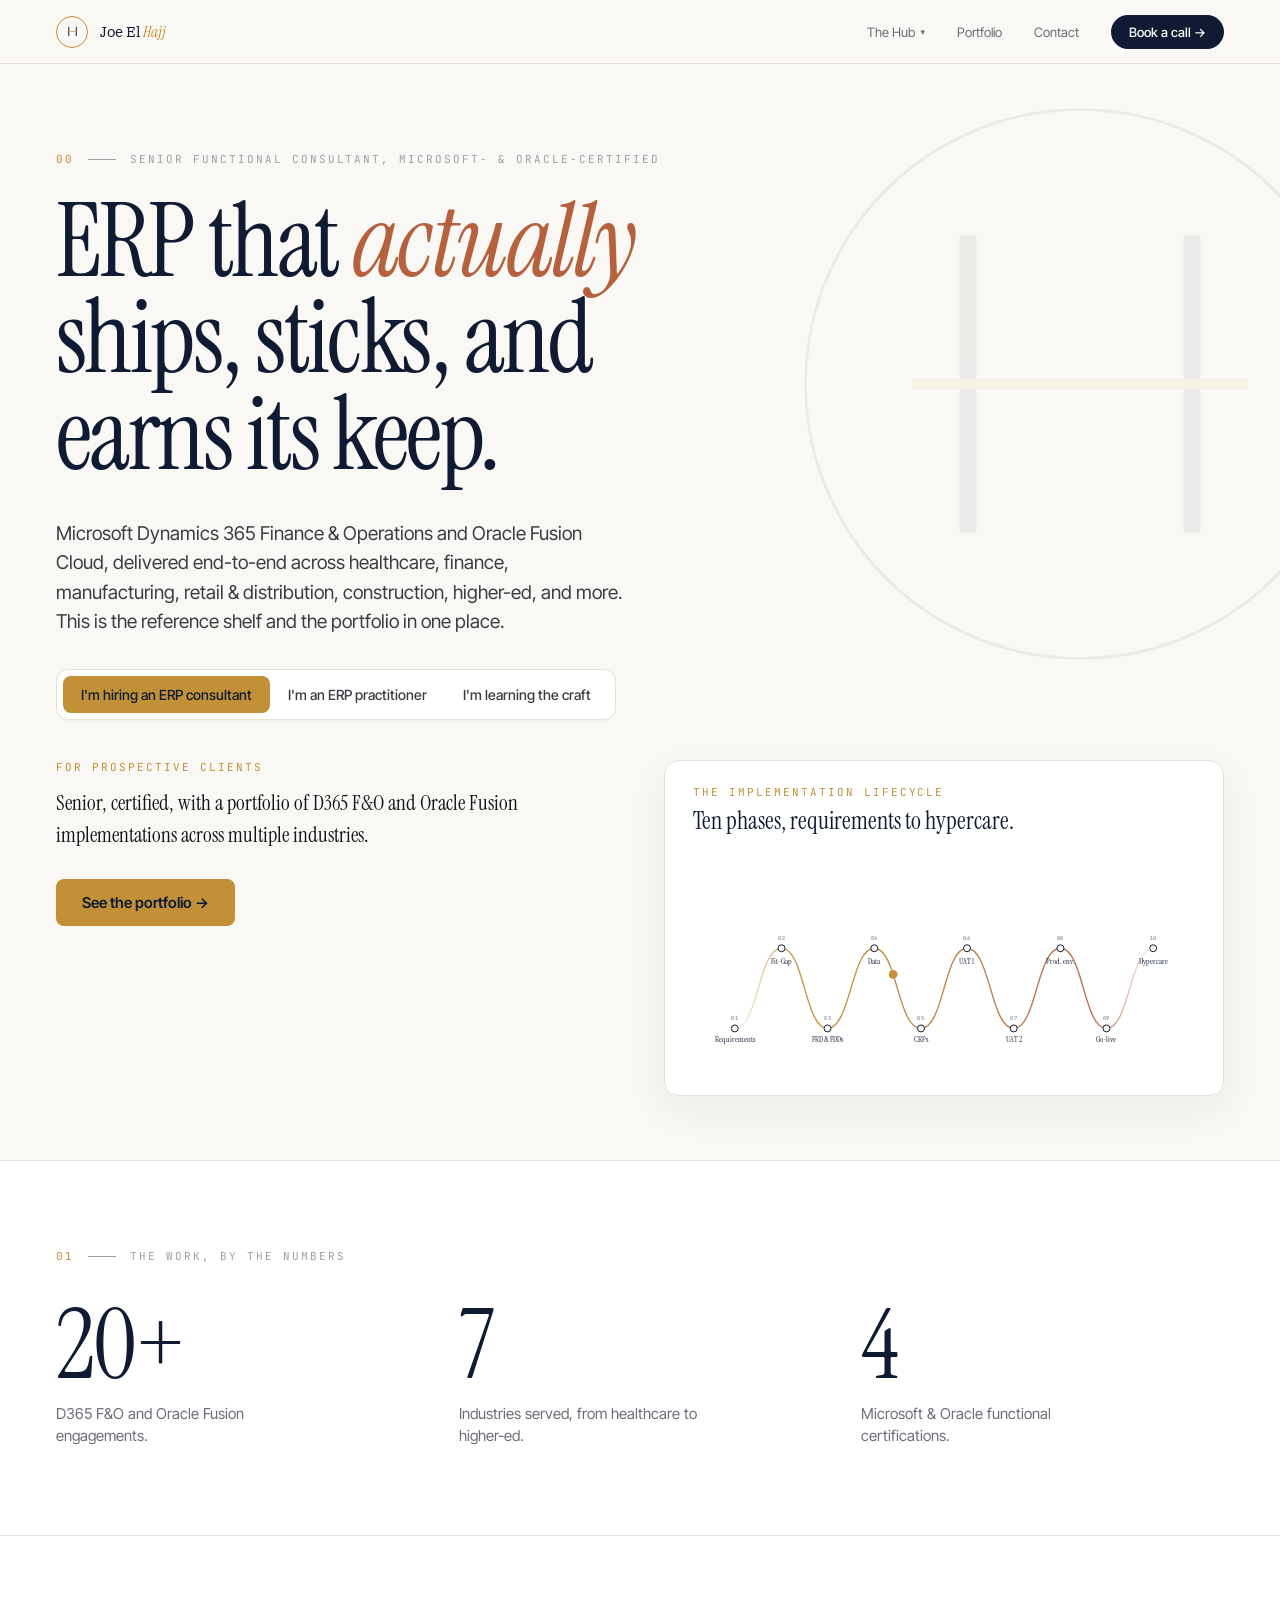
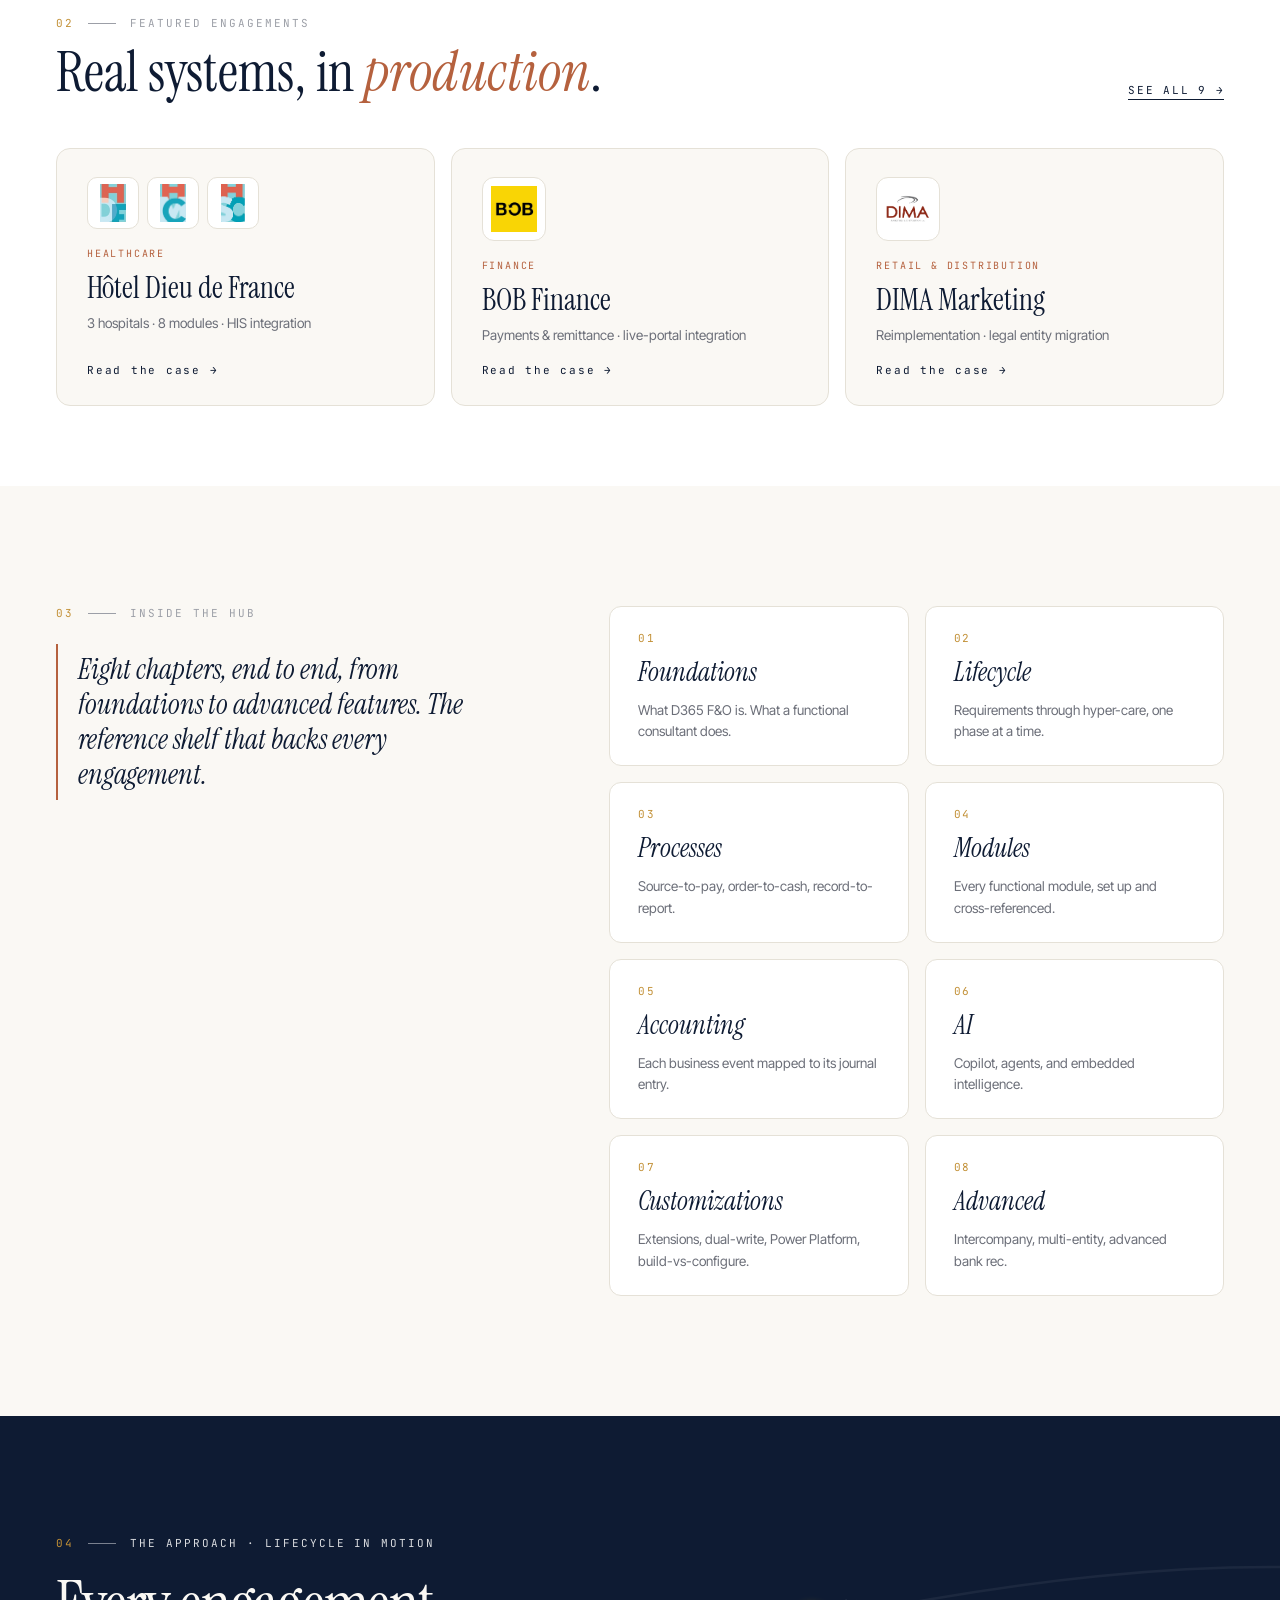
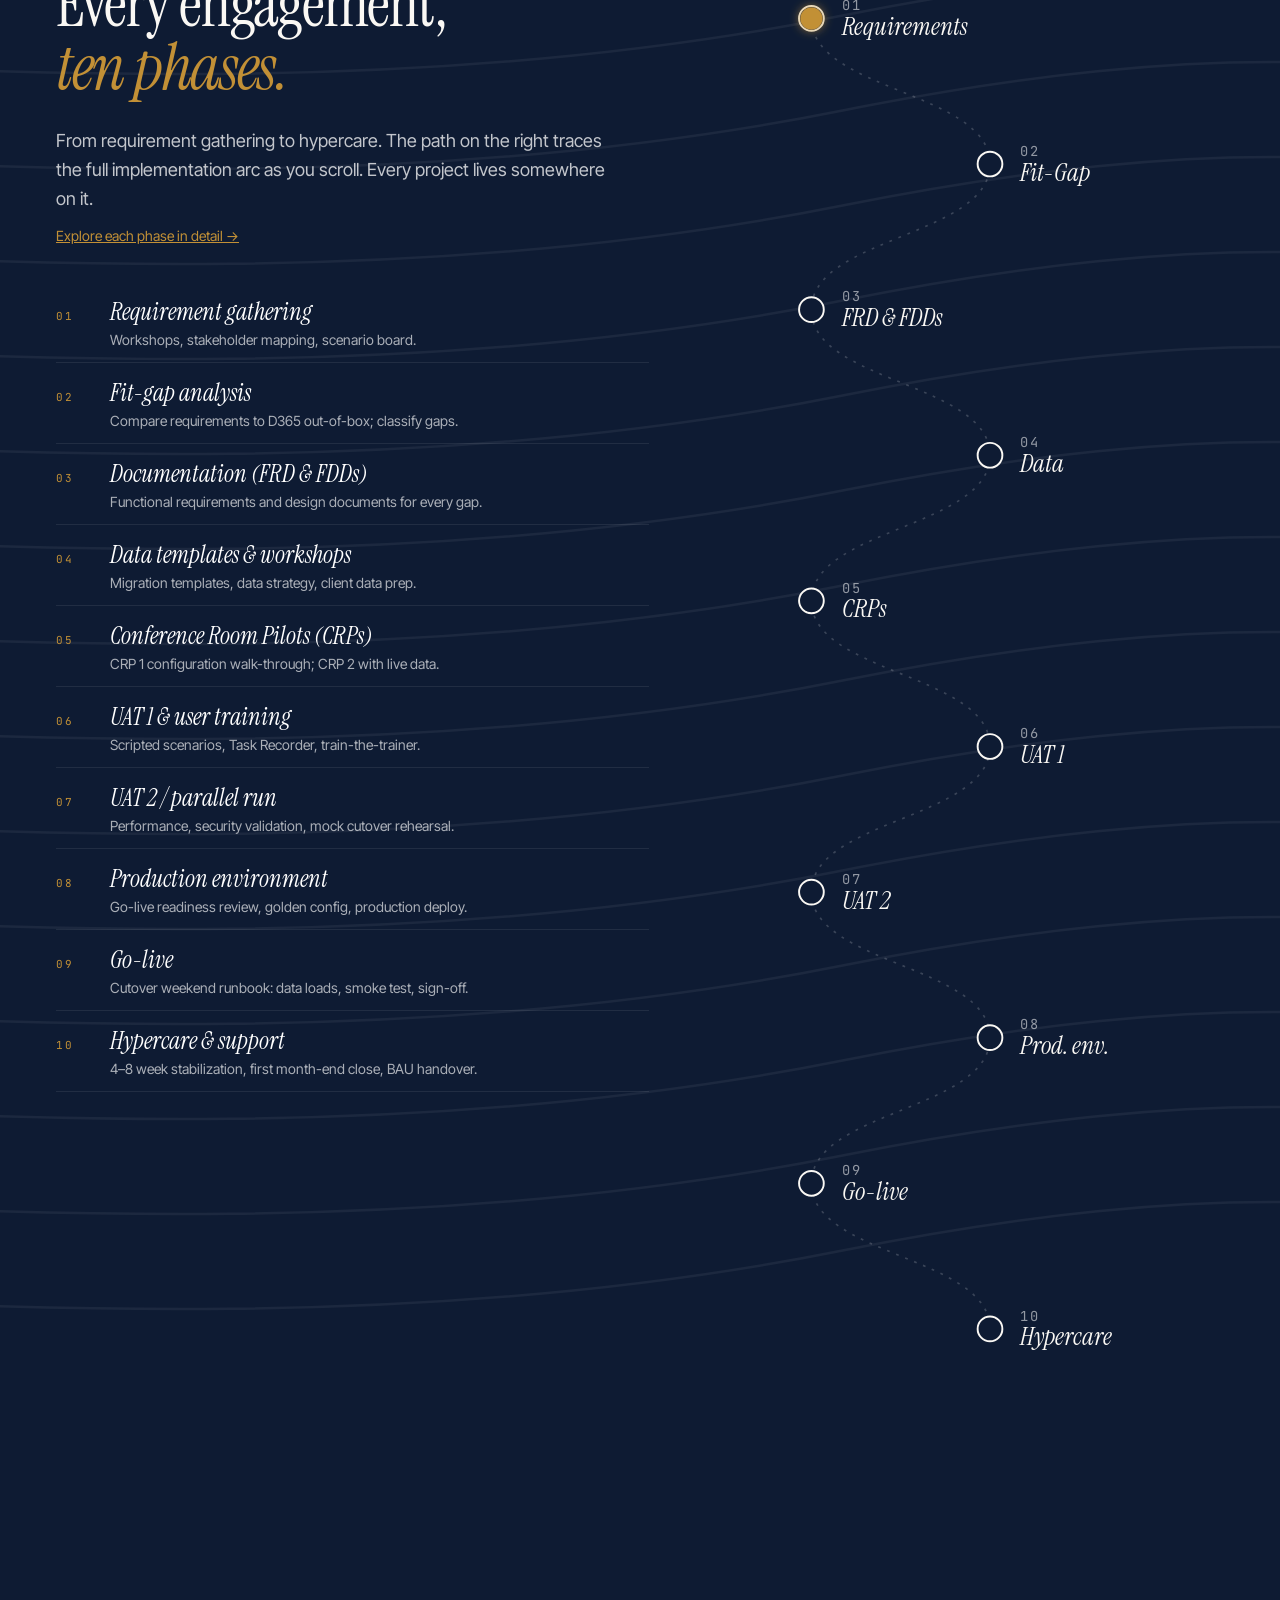
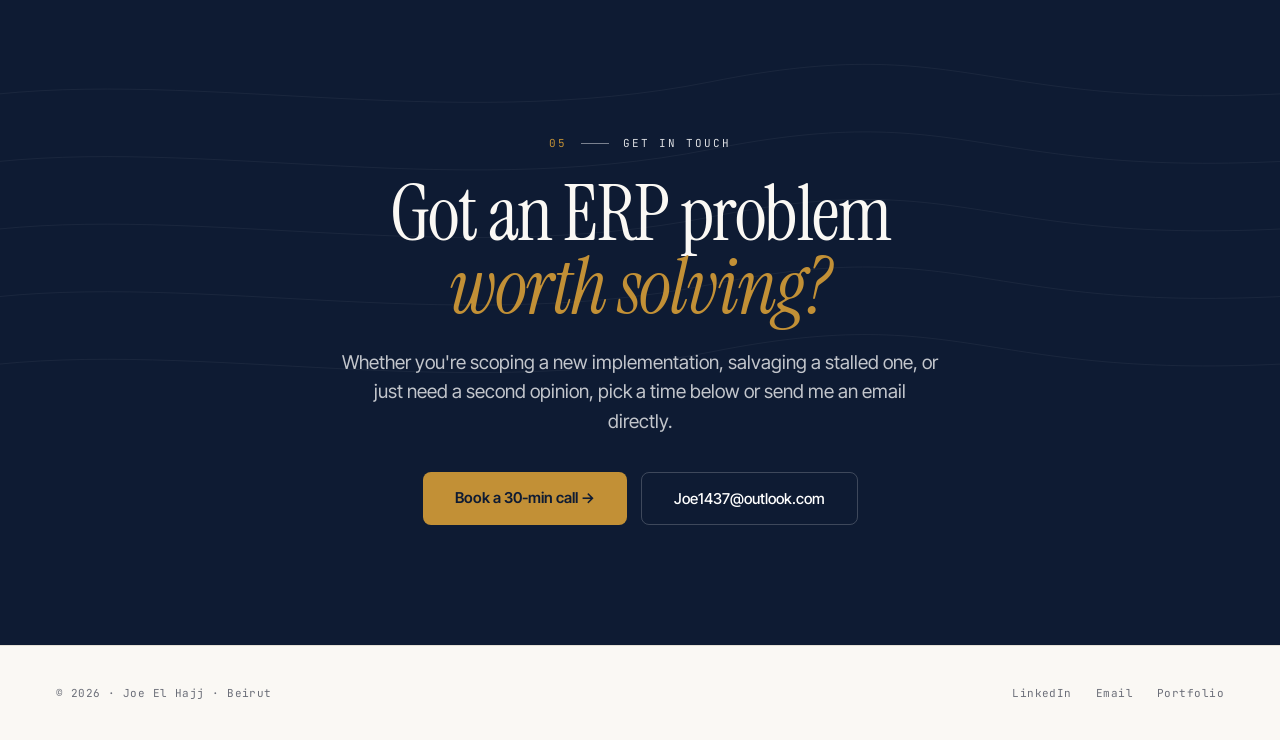
==== index.html @ 949c0ccb "Logos update HMC HSC" ====
<!DOCTYPE html>
<html lang="en">

<head>
  <meta charset="UTF-8" />
  <meta name="viewport" content="width=device-width, initial-scale=1.0" />
  <title>Joe El Hajj · D365 F&amp;O ERP Consulting</title>
  <meta name="description" content="Senior D365 F&O and Oracle Fusion ERP consultant. Reference hub and portfolio." />
  <link rel="preconnect" href="https://fonts.googleapis.com">
  <link rel="preconnect" href="https://fonts.gstatic.com" crossorigin>
  <link rel="stylesheet" href="assets/css/redesign.css" />
  <style>
    /* ── Base reset ── */
    *,
    *::before,
    *::after {
      box-sizing: border-box;
      margin: 0;
      padding: 0;
    }

    html {
      scroll-behavior: smooth;
    }

    body {
      font-family: var(--rd-sans-a);
      background: var(--rd-cream);
      color: var(--rd-ink);
      -webkit-font-smoothing: antialiased;
    }

    a {
      color: inherit;
      text-decoration: none;
    }

    button {
      font-family: var(--rd-sans-a);
    }

    img {
      display: block;
      max-width: 100%;
    }

    /* ── Layout ── */
    .rd-container {
      max-width: 1320px;
      margin: 0 auto;
      padding: 0 56px;
    }

    /* ── Header ── */
    .rd-header {
      height: 64px;
      display: flex;
      align-items: center;
      padding: 0;
      border-bottom: 1px solid var(--rd-line);
      position: sticky;
      top: 0;
      z-index: 100;
      background: rgba(250, 248, 244, 0.88);
      backdrop-filter: saturate(140%) blur(8px);
    }

    .rd-header__inner {
      max-width: 1320px;
      margin: 0 auto;
      padding: 0 56px;
      width: 100%;
      display: flex;
      align-items: center;
      height: 100%;
    }

    .rd-header__brand {
      display: flex;
      align-items: center;
      gap: 12px;
      text-decoration: none;
      flex-shrink: 0;
    }

    .rd-header__mark {
      width: 32px;
      height: 32px;
      border-radius: 50%;
      display: inline-flex;
      align-items: center;
      justify-content: center;
      border: 1px solid var(--rd-gold);
      flex-shrink: 0;
    }

    .rd-header__name {
      font-family: var(--rd-serif-b);
      font-weight: 400;
      font-size: 15px;
      color: var(--rd-navy);
      letter-spacing: -0.005em;
    }

    .rd-header__name em {
      color: var(--rd-gold);
      font-family: var(--rd-serif-a);
      font-style: italic;
    }

    .rd-header__inner>nav {
      margin-left: auto;
    }

    .rd-header__nav {
      display: flex;
      align-items: center;
      gap: 32px;
      font-size: 13px;
      color: var(--rd-ink-3);
      list-style: none;
    }

    .rd-header__nav a {
      text-decoration: none;
      color: var(--rd-ink-3);
      transition: color var(--rd-fast);
    }

    .rd-header__nav a:hover {
      color: var(--rd-navy);
    }

    .rd-header__nav a.is-active {
      color: var(--rd-navy);
    }

    /* ── Hub dropdown ── */
    .rd-nav-dropdown {
      position: relative;
      list-style: none;
    }

    .rd-nav-dropdown__btn {
      background: none;
      border: none;
      padding: 0;
      font-family: var(--rd-sans-a);
      font-size: 13px;
      color: var(--rd-ink-3);
      cursor: pointer;
      display: flex;
      align-items: center;
      gap: 5px;
      transition: color var(--rd-fast);
    }

    .rd-nav-dropdown__btn:hover {
      color: var(--rd-navy);
    }

    .rd-nav-dropdown__caret {
      display: inline-block;
      font-size: 9px;
      line-height: 1;
      transition: transform 200ms var(--rd-ease-out);
    }

    .rd-nav-dropdown.is-open .rd-nav-dropdown__caret {
      transform: rotate(180deg);
    }

    .rd-nav-dropdown__menu {
      display: none;
      position: absolute;
      top: calc(100% + 14px);
      left: 50%;
      transform: translateX(-50%);
      min-width: 220px;
      background: #fff;
      border: 1px solid var(--rd-line);
      border-radius: 12px;
      padding: 6px;
      box-shadow: 0 12px 32px rgba(14, 27, 51, 0.12);
      z-index: 300;
    }

    .rd-nav-dropdown.is-open .rd-nav-dropdown__menu {
      display: block;
    }

    .rd-nav-dropdown__link {
      display: block;
      padding: 9px 14px;
      font-size: 13px;
      color: var(--rd-ink-2);
      text-decoration: none;
      border-radius: 7px;
      transition: background var(--rd-fast), color var(--rd-fast);
    }

    .rd-nav-dropdown__link:hover {
      background: var(--rd-stone-50);
      color: var(--rd-navy);
    }

    .rd-nav-dropdown__divider {
      height: 1px;
      background: var(--rd-line);
      margin: 4px 8px;
    }

    .rd-header__cta {
      margin-left: 32px;
      background: var(--rd-navy);
      color: #fff;
      border: 0;
      padding: 9px 18px;
      border-radius: 999px;
      cursor: pointer;
      font-size: 13px;
      font-weight: 500;
      text-decoration: none;
      transition: background var(--rd-fast), transform var(--rd-fast);
      white-space: nowrap;
    }

    .rd-header__cta:hover {
      background: var(--rd-navy-500);
      transform: translateY(-1px);
    }

    /* ── Section label ── */
    .rd-section-label {
      display: flex;
      align-items: center;
      gap: 14px;
      font-family: var(--rd-mono);
      font-size: 11px;
      letter-spacing: 0.18em;
      text-transform: uppercase;
      color: var(--rd-ink-4);
    }

    .rd-section-label__num {
      color: var(--rd-gold);
    }

    .rd-section-label__rule {
      flex: 0 0 28px;
      height: 1px;
      background: var(--rd-ink-4);
    }

    .rd-section-label.on-dark {
      color: rgba(255, 255, 255, 0.45);
    }

    .rd-section-label.on-dark .rd-section-label__rule {
      background: rgba(255, 255, 255, 0.45);
    }

    .rd-section-label.on-dark .rd-section-label__text {
      color: rgba(255, 255, 255, 0.85);
    }

    /* ── HERO ── */
    .rd-hero {
      padding: 88px 0 64px;
      position: relative;
      overflow: hidden;
    }

    .rd-hero__bg-mark {
      position: absolute;
      right: -80px;
      top: 40px;
      width: 560px;
      height: 560px;
      opacity: 0.06;
      pointer-events: none;
    }

    .rd-hero__inner {
      max-width: 1320px;
      margin: 0 auto;
      padding: 0 56px;
      position: relative;
    }

    .rd-hero__title {
      font-family: var(--rd-serif-a);
      font-weight: 400;
      font-size: clamp(72px, 8vw, 128px);
      line-height: 0.94;
      letter-spacing: -0.025em;
      color: var(--rd-navy);
      margin: 28px 0 0;
      max-width: 1100px;
    }

    .rd-hero__title em {
      color: var(--rd-clay);
      font-style: italic;
    }

    .rd-hero__subtitle {
      max-width: 580px;
      font-size: 19px;
      line-height: 1.55;
      color: var(--rd-ink-2);
      margin: 36px 0 32px;
    }

    .rd-hero__response {
      margin-top: 40px;
      display: grid;
      grid-template-columns: 1fr 1fr;
      gap: 48px;
      max-width: 1280px;
    }

    .rd-hero__aud-eyebrow {
      font-family: var(--rd-mono);
      font-size: 11px;
      letter-spacing: 0.18em;
      text-transform: uppercase;
      color: var(--rd-gold);
      margin-bottom: 14px;
    }

    .rd-hero__aud-lead {
      font-size: 21px;
      line-height: 1.5;
      color: var(--rd-ink);
      margin: 0 0 28px;
      font-family: var(--rd-serif-a);
      font-weight: 400;
    }

    .rd-hero__aud-cta {
      background: var(--rd-gold);
      color: var(--rd-navy);
      border: 0;
      padding: 14px 26px;
      border-radius: 8px;
      cursor: pointer;
      font-weight: 600;
      font-size: 15px;
      text-decoration: none;
      display: inline-block;
      transition: background var(--rd-fast), transform var(--rd-fast);
    }

    .rd-hero__aud-cta:hover {
      background: var(--rd-gold-hover);
      transform: translateY(-2px);
    }

    .rd-lifecycle-card {
      background: #fff;
      border: 1px solid var(--rd-line);
      border-radius: 14px;
      padding: 24px 28px 48px;
      position: relative;
      overflow: visible;
      box-shadow: 0 14px 40px rgba(14, 27, 51, 0.06);
    }

    .rd-lifecycle-card__eyebrow {
      font-family: var(--rd-mono);
      font-size: 11px;
      letter-spacing: 0.18em;
      text-transform: uppercase;
      color: var(--rd-gold);
      margin-bottom: 6px;
    }

    .rd-lifecycle-card__title {
      font-family: var(--rd-serif-a);
      font-size: 24px;
      color: var(--rd-navy);
      margin-bottom: 16px;
    }

    /* ── STATS SECTION ── */
    .rd-stats {
      padding: 88px 0;
      background: var(--rd-paper);
      border-top: 1px solid var(--rd-line);
    }

    .rd-stats__grid {
      margin-top: 40px;
      display: grid;
      grid-template-columns: repeat(3, 1fr);
      gap: 40px;
    }

    .rd-stats__label {
      font-size: 15px;
      color: var(--rd-ink-3);
      margin-top: 14px;
      line-height: 1.45;
      max-width: 280px;
    }

    /* ── APPROACH (scroll-tracked) ── */
    .rd-approach {
      background: var(--rd-navy);
      color: #FAF8F4;
      padding: 120px 0;
      position: relative;
      overflow: hidden;
      min-height: calc(100vh + 900px);
    }

    .rd-approach__inner {
      position: relative;
      max-width: 1320px;
      margin: 0 auto;
      padding: 0 56px;
      display: grid;
      grid-template-columns: 1.2fr 1fr;
      gap: 80px;
    }

    .rd-approach__title {
      font-family: var(--rd-serif-a);
      font-weight: 400;
      font-size: clamp(56px, 5vw, 80px);
      line-height: 0.98;
      letter-spacing: -0.02em;
      color: #FAF8F4;
      margin: 24px 0 28px;
    }

    .rd-approach__title em {
      color: var(--rd-gold);
      font-style: italic;
    }

    .rd-approach__body {
      font-size: 18px;
      line-height: 1.6;
      color: rgba(255, 255, 255, 0.75);
      margin: 0 0 48px;
      max-width: 560px;
    }

    .rd-phase {
      display: flex;
      align-items: baseline;
      gap: 18px;
      padding-bottom: 14px;
      border-bottom: 1px solid rgba(255, 255, 255, 0.08);
    }

    .rd-phase__num {
      font-family: var(--rd-mono);
      font-size: 11px;
      letter-spacing: 0.18em;
      color: var(--rd-gold);
      flex: 0 0 36px;
    }

    .rd-phase__title {
      font-family: var(--rd-serif-a);
      font-size: 24px;
      color: #fff;
      font-style: italic;
      margin-bottom: 4px;
    }

    .rd-phase__desc {
      font-size: 14px;
      color: rgba(255, 255, 255, 0.65);
    }

    .rd-lifecycle-sticky {
      position: sticky;
      top: 120px;
    }

    /* ── INSIDE THE HUB ── */
    .rd-hub {
      padding: 120px 56px;
    }

    .rd-hub__inner {
      max-width: 1320px;
      margin: 0 auto;
      display: grid;
      grid-template-columns: 1fr 1.3fr;
      gap: 80px;
      align-items: start;
    }

    .rd-hub__quote {
      margin-top: 24px;
      font-family: var(--rd-serif-a);
      font-style: italic;
      font-weight: 400;
      font-size: 28px;
      line-height: 1.25;
      color: var(--rd-navy);
      border-left: 2px solid var(--rd-clay);
      padding: 8px 0 8px 20px;
    }

    .rd-hub__attribution {
      margin-top: 24px;
      font-size: 14px;
      color: var(--rd-ink-3);
      font-family: var(--rd-mono);
      letter-spacing: 0.04em;
    }

    .rd-hub__grid {
      display: grid;
      grid-template-columns: 1fr 1fr;
      gap: 16px;
    }

    .rd-chapter__eyebrow {
      font-family: var(--rd-mono);
      font-size: 11px;
      color: var(--rd-gold);
      letter-spacing: 0.16em;
      display: block;
      margin-bottom: 10px;
    }

    .rd-chapter__title {
      font-family: var(--rd-serif-a);
      font-size: 26px;
      color: var(--rd-navy);
      font-style: italic;
      font-weight: 400;
      display: block;
      margin-bottom: 10px;
    }

    .rd-chapter__desc {
      font-size: 13.5px;
      line-height: 1.5;
      color: var(--rd-ink-3);
    }

    /* ── FEATURED ENGAGEMENTS ── */
    .rd-engagements {
      padding: 80px 0;
      background: var(--rd-paper);
      border-top: 1px solid var(--rd-line);
    }

    .rd-engagements__header {
      display: flex;
      align-items: flex-end;
      justify-content: space-between;
      margin-bottom: 48px;
    }

    .rd-engagements__heading {
      font-family: var(--rd-serif-a);
      font-weight: 400;
      font-size: 56px;
      line-height: 1.0;
      color: var(--rd-navy);
      margin: 14px 0 0;
    }

    .rd-engagements__heading em {
      color: var(--rd-clay);
      font-style: italic;
    }

    .rd-engagements__all {
      font-family: var(--rd-mono);
      font-size: 11px;
      letter-spacing: 0.16em;
      color: var(--rd-navy);
      text-transform: uppercase;
      border-bottom: 1px solid var(--rd-navy);
      padding-bottom: 2px;
      white-space: nowrap;
      text-decoration: none;
    }

    .rd-engagements__grid {
      display: grid;
      grid-template-columns: repeat(3, 1fr);
      gap: 16px;
    }

    .rd-eng-logo {
      width: 64px;
      height: 64px;
      border-radius: 12px;
      background: #fff;
      border: 1px solid var(--rd-line);
      display: flex;
      align-items: center;
      justify-content: center;
      padding: 8px;
      flex-shrink: 0;
      overflow: hidden;
    }

    /* Row of multiple logos for a single engagement (e.g. HDF + HMC + HSC). */
    .rd-eng-logos {
      display: flex;
      gap: 8px;
      flex-wrap: wrap;
    }
    .rd-eng-logos .rd-eng-logo {
      width: 52px;
      height: 52px;
      padding: 6px;
      border-radius: 10px;
    }

    .rd-eng-logo img {
      max-width: 100%;
      max-height: 100%;
      width: auto;
      height: auto;
      object-fit: contain;
    }

    .rd-eng-sector {
      font-family: var(--rd-mono);
      font-size: 10px;
      letter-spacing: 0.18em;
      color: var(--rd-clay);
      text-transform: uppercase;
      margin-bottom: 8px;
    }

    .rd-eng-title {
      font-family: var(--rd-serif-a);
      font-weight: 400;
      font-size: 30px;
      color: var(--rd-navy);
      margin: 0 0 6px;
    }

    .rd-eng-meta {
      font-size: 13.5px;
      color: var(--rd-ink-3);
      margin: 0;
      line-height: 1.5;
    }

    .rd-eng-cta {
      margin-top: auto;
      font-family: var(--rd-mono);
      font-size: 11px;
      letter-spacing: 0.16em;
      color: var(--rd-navy);
    }

    /* ── CONTACT ── */
    .rd-contact {
      padding: 120px 56px;
      background: var(--rd-navy);
      color: #FAF8F4;
      position: relative;
      overflow: hidden;
      text-align: center;
    }

    .rd-contact__title {
      font-family: var(--rd-serif-a);
      font-weight: 400;
      font-size: clamp(56px, 6vw, 96px);
      line-height: 0.95;
      letter-spacing: -0.02em;
      color: #FAF8F4;
      margin: 28px 0 24px;
    }

    .rd-contact__title em {
      color: var(--rd-gold);
      font-style: italic;
    }

    .rd-contact__body {
      font-size: 19px;
      line-height: 1.55;
      color: rgba(255, 255, 255, 0.75);
      margin: 0 auto 36px;
      max-width: 600px;
    }

    .rd-contact__actions {
      display: flex;
      gap: 14px;
      justify-content: center;
      flex-wrap: wrap;
    }

    .rd-btn-primary {
      background: var(--rd-gold);
      color: var(--rd-navy);
      border: 0;
      padding: 16px 32px;
      border-radius: 8px;
      cursor: pointer;
      font-weight: 600;
      font-size: 15px;
      text-decoration: none;
      display: inline-block;
      transition: background var(--rd-fast), transform var(--rd-fast);
    }

    .rd-btn-primary:hover {
      background: var(--rd-gold-hover);
      transform: translateY(-2px);
    }

    .rd-btn-ghost {
      background: transparent;
      color: #fff;
      border: 1px solid rgba(255, 255, 255, 0.20);
      padding: 16px 32px;
      border-radius: 8px;
      cursor: pointer;
      font-weight: 500;
      font-size: 15px;
      text-decoration: none;
      display: inline-block;
      transition: border-color var(--rd-fast), transform var(--rd-fast);
    }

    .rd-btn-ghost:hover {
      border-color: rgba(255, 255, 255, 0.45);
      transform: translateY(-2px);
    }

    /* ── FOOTER ── */
    .rd-footer {
      padding: 40px 56px;
      background: var(--rd-cream);
      border-top: 1px solid var(--rd-line);
      display: flex;
      justify-content: space-between;
      align-items: center;
      font-family: var(--rd-mono);
      font-size: 11px;
      letter-spacing: 0.04em;
      color: var(--rd-ink-3);
    }

    .rd-footer__links {
      display: flex;
      gap: 24px;
    }

    .rd-footer__links a {
      color: var(--rd-ink-3);
      text-decoration: none;
      transition: color var(--rd-fast);
    }

    .rd-footer__links a:hover {
      color: var(--rd-navy);
    }

    /* ── Topography bg ── */
    .rd-topo {
      position: absolute;
      inset: 0;
      pointer-events: none;
      overflow: hidden;
    }

    .rd-topo svg {
      width: 100%;
      height: 100%;
    }

    /* ── Audience response cards — audience-dependent content ── */
    [data-aud] {
      display: none;
    }

    [data-aud].is-visible {
      display: block;
    }

    /* ── Responsive ── */
    @media (max-width: 1100px) {

      .rd-hero__response,
      .rd-hub__inner,
      .rd-approach__inner {
        grid-template-columns: 1fr;
        gap: 40px;
      }

      .rd-lifecycle-sticky {
        position: static;
      }

      .rd-hero__bg-mark {
        display: none;
      }

      .rd-engagements__grid {
        grid-template-columns: 1fr 1fr;
      }

      .rd-stats__grid {
        gap: 24px;
      }
    }

    @media (max-width: 700px) {
      .rd-header__inner {
        padding: 0 24px;
      }

      .rd-header__nav {
        gap: 16px;
      }

      .rd-header__nav>li:not(.rd-nav-dropdown) {
        display: none;
      }

      .rd-hero__inner {
        padding: 0 24px;
      }

      .rd-approach__inner {
        padding: 0 24px;
      }

      .rd-stats,
      .rd-hub,
      .rd-engagements,
      .rd-contact {
        padding-left: 24px;
        padding-right: 24px;
      }

      .rd-container {
        padding: 0 24px;
      }

      .rd-hub__grid {
        grid-template-columns: 1fr;
      }

      .rd-engagements__grid {
        grid-template-columns: 1fr;
      }

      .rd-stats__grid {
        grid-template-columns: 1fr;
      }

      .rd-engagements__header {
        flex-direction: column;
        align-items: flex-start;
        gap: 16px;
      }

      .rd-footer {
        flex-direction: column;
        gap: 16px;
        text-align: center;
      }

      /* Tighter vertical rhythm on phones so sections feel less sparse. */
      .rd-hero {
        padding: 56px 0 40px;
      }

      .rd-stats {
        padding: 56px 0;
      }

      .rd-approach {
        padding: 64px 0;
      }

      .rd-hub {
        padding: 64px 24px;
      }

      .rd-engagements {
        padding: 56px 0;
      }

      .rd-contact {
        padding: 64px 24px;
      }

      /* Hero lifecycle SVG was getting cut off because the parallax
     transform on .rd-parallax-slow pushed the card downward past
     .rd-hero's `overflow: hidden` boundary. Disable parallax on
     phones so the card stays in place and renders fully. */
      .rd-lifecycle-card.rd-parallax-slow {
        transform: none !important;
      }

      /* Approach section: hide the scroll-driven SVG roadmap on phones.
     The animation depends on desktop layout math (sticky + tall scroll
     track) and renders incorrectly here. The 10 phases are already
     listed as text on the left, so no information is lost. Also drop
     the artificial 900px scroll buffer that existed solely to power
     the animation. */
      .rd-lifecycle-sticky {
        display: none;
      }

      .rd-approach {
        min-height: 0;
      }
    }

    @media (max-width: 480px) {
      .rd-container {
        padding: 0 16px;
      }

      .rd-header__inner {
        padding: 0 16px;
      }

      .rd-hero__inner {
        padding: 0 16px;
      }

      .rd-approach__inner {
        padding: 0 16px;
      }

      .rd-stats,
      .rd-engagements {
        padding-left: 16px;
        padding-right: 16px;
      }

      .rd-hub {
        padding-left: 16px;
        padding-right: 16px;
      }

      .rd-contact {
        padding-left: 16px;
        padding-right: 16px;
      }
    }
  </style>
</head>

<body>

  <!-- ============ HEADER ============ -->
  <header class="rd-header">
    <div class="rd-header__inner">
      <a href="index.html" class="rd-header__brand">
        <span class="rd-header__mark">
          <svg width="15" height="15" viewBox="0 0 36 36" fill="none">
            <path d="M 9 8 L 9 28" stroke="#0E1B33" stroke-width="2.4" stroke-linecap="square" />
            <path d="M 27 8 L 27 28" stroke="#0E1B33" stroke-width="2.4" stroke-linecap="square" />
            <line x1="6" y1="18" x2="30" y2="18" stroke="#C29036" stroke-width="1.6" />
          </svg>
        </span>
        <span class="rd-header__name">Joe El <em>Hajj</em></span>
      </a>
      <nav>
        <ul class="rd-header__nav">
          <li class="rd-nav-dropdown">
            <button class="rd-nav-dropdown__btn" aria-expanded="false" aria-haspopup="true">
              The Hub <span class="rd-nav-dropdown__caret">▾</span>
            </button>
            <div class="rd-nav-dropdown__menu" role="menu">
              <a href="consulting.html" class="rd-nav-dropdown__link">Overview</a>
              <div class="rd-nav-dropdown__divider"></div>
              <a href="lifecycle.html" class="rd-nav-dropdown__link">ERP Lifecycle</a>
              <a href="modules.html" class="rd-nav-dropdown__link">Modules</a>
              <a href="business-processes.html" class="rd-nav-dropdown__link">Business Processes</a>
              <a href="accounting.html" class="rd-nav-dropdown__link">Accounting</a>
              <a href="ai.html" class="rd-nav-dropdown__link">AI in D365</a>
              <a href="customizations.html" class="rd-nav-dropdown__link">Customizations &amp; Integrations</a>
              <a href="advanced.html" class="rd-nav-dropdown__link">Advanced Features</a>
            </div>
          </li>
          <li><a href="portfolio.html">Portfolio</a></li>
          <li><a href="#contact">Contact</a></li>
        </ul>
      </nav>
      <a href="mailto:Joe1437@outlook.com" class="rd-header__cta">Book a call →</a>
    </div>
  </header>

  <!-- ============ HERO ============ -->
  <section class="rd-hero">
    <!-- Decorative parallax H mark -->
    <div class="rd-hero__bg-mark rd-parallax-up">
      <svg viewBox="0 0 200 200" width="560" height="560">
        <circle cx="100" cy="100" r="98" fill="none" stroke="#0E1B33" stroke-width="1" />
        <path d="M 60 50 L 60 150" stroke="#0E1B33" stroke-width="6" stroke-linecap="square" />
        <path d="M 140 50 L 140 150" stroke="#0E1B33" stroke-width="6" stroke-linecap="square" />
        <line x1="40" y1="100" x2="160" y2="100" stroke="#C29036" stroke-width="4" />
      </svg>
    </div>

    <div class="rd-hero__inner">
      <div class="rd-rise">
        <div class="rd-section-label">
          <span class="rd-section-label__num">00</span>
          <span class="rd-section-label__rule"></span>
          <span class="rd-section-label__text">Senior functional consultant, Microsoft- &amp; Oracle-certified</span>
        </div>
      </div>

      <h1 class="rd-hero__title rd-rise">
        ERP that <em>actually</em><br>
        ships, sticks, and<br>
        earns its keep.
      </h1>

      <p class="rd-hero__subtitle rd-rise">
        Microsoft Dynamics 365 Finance &amp; Operations and Oracle Fusion Cloud, delivered end-to-end
        across healthcare, finance, manufacturing, retail &amp; distribution, construction, higher-ed,
        and more. This is the reference shelf and the portfolio in one place.
      </p>

      <!-- Audience selector -->
      <div class="rd-rise">
        <div class="rd-audience" role="group" aria-label="Select your profile">
          <button data-aud-btn="client" class="is-active">I'm hiring an ERP consultant</button>
          <button data-aud-btn="consultant">I'm an ERP practitioner</button>
          <button data-aud-btn="student">I'm learning the craft</button>
        </div>
      </div>

      <!-- Audience-driven response -->
      <div class="rd-rise rd-hero__response">
        <div>
          <!-- Client copy -->
          <div data-aud="client" class="is-visible">
            <div class="rd-hero__aud-eyebrow">For prospective clients</div>
            <p class="rd-hero__aud-lead">
              Senior, certified, with a portfolio of D365 F&amp;O and Oracle Fusion implementations
              across multiple industries.
            </p>
            <a href="portfolio.html" class="rd-hero__aud-cta">See the portfolio →</a>
          </div>
          <!-- Consultant copy -->
          <div data-aud="consultant">
            <div class="rd-hero__aud-eyebrow">For ERP practitioners</div>
            <p class="rd-hero__aud-lead">
              A reference shelf for the craft. Lifecycle, business processes, modules, accounting,
              AI, customizations, and the advanced features.
            </p>
            <a href="#hub" class="rd-hero__aud-cta">Open the hub →</a>
          </div>
          <!-- Student copy -->
          <div data-aud="student">
            <div class="rd-hero__aud-eyebrow">For learners</div>
            <p class="rd-hero__aud-lead">
              Plain-English foundations: what D365 F&amp;O is, what a functional consultant actually does,
              and how a real implementation unfolds.
            </p>
            <a href="consulting.html" class="rd-hero__aud-cta">Start with foundations →</a>
          </div>
        </div>

        <!-- Lifecycle diagram card -->
        <div class="rd-lifecycle-card rd-parallax-slow">
          <div class="rd-lifecycle-card__eyebrow">The implementation lifecycle</div>
          <div class="rd-lifecycle-card__title">Ten phases, requirements to hypercare.</div>
          <!-- 10-phase lifecycle SVG — sine-wave path, matches lifecycle.html -->
          <svg viewBox="0 0 720 280" width="100%" height="auto" style="display:block;overflow:visible;">
            <defs>
              <linearGradient id="lc-line" x1="0" x2="1">
                <stop offset="0" stop-color="#C29036" stop-opacity="0.0" />
                <stop offset="0.15" stop-color="#C29036" stop-opacity="0.9" />
                <stop offset="0.85" stop-color="#B5613E" stop-opacity="0.9" />
                <stop offset="1" stop-color="#B5613E" stop-opacity="0.0" />
              </linearGradient>
            </defs>
            <!-- guide path — 10 stops alternating bottom (y=205) and top (y=90) -->
            <path id="lc-path"
              d="M 60 205 C 93 205 94 90 127 90 C 160 90 160 205 193 205 C 226 205 227 90 260 90 C 293 90 293 205 327 205 C 360 205 360 90 393 90 C 426 90 427 205 460 205 C 493 205 493 90 527 90 C 560 90 560 205 593 205 C 626 205 627 90 660 90"
              fill="none" stroke="#E5E1D7" stroke-width="1.2" stroke-dasharray="2 4" />
            <!-- coloured overlay -->
            <path
              d="M 60 205 C 93 205 94 90 127 90 C 160 90 160 205 193 205 C 226 205 227 90 260 90 C 293 90 293 205 327 205 C 360 205 360 90 393 90 C 426 90 427 205 460 205 C 493 205 493 90 527 90 C 560 90 560 205 593 205 C 626 205 627 90 660 90"
              fill="none" stroke="url(#lc-line)" stroke-width="2" />
            <!-- animated puck -->
            <circle r="5" fill="#C29036">
              <animateMotion dur="9s" repeatCount="indefinite"
                path="M 60 205 C 93 205 94 90 127 90 C 160 90 160 205 193 205 C 226 205 227 90 260 90 C 293 90 293 205 327 205 C 360 205 360 90 393 90 C 426 90 427 205 460 205 C 493 205 493 90 527 90 C 560 90 560 205 593 205 C 626 205 627 90 660 90" />
              <animate attributeName="r" values="5;7;5" dur="2s" repeatCount="indefinite" />
            </circle>
            <!-- Phase 1: Requirements — bottom -->
            <g>
              <circle cx="60" cy="205" r="5" fill="#FAF8F4" stroke="#0E1B33" stroke-width="1.4" />
              <text x="60" y="193" text-anchor="middle" font-family="'JetBrains Mono',monospace" font-size="7.5"
                fill="#6B6E78" letter-spacing="0.1em">01</text>
              <text x="60" y="224" text-anchor="middle" font-family="'Instrument Serif',serif" font-size="12"
                fill="#0E1B33">Requirements</text>
            </g>
            <!-- Phase 2: Fit-Gap — top -->
            <g>
              <circle cx="127" cy="90" r="5" fill="#FAF8F4" stroke="#0E1B33" stroke-width="1.4" />
              <text x="127" y="78" text-anchor="middle" font-family="'JetBrains Mono',monospace" font-size="7.5"
                fill="#6B6E78" letter-spacing="0.1em">02</text>
              <text x="127" y="112" text-anchor="middle" font-family="'Instrument Serif',serif" font-size="12"
                fill="#0E1B33">Fit-Gap</text>
            </g>
            <!-- Phase 3: FRD & FDDs — bottom -->
            <g>
              <circle cx="193" cy="205" r="5" fill="#FAF8F4" stroke="#0E1B33" stroke-width="1.4" />
              <text x="193" y="193" text-anchor="middle" font-family="'JetBrains Mono',monospace" font-size="7.5"
                fill="#6B6E78" letter-spacing="0.1em">03</text>
              <text x="193" y="224" text-anchor="middle" font-family="'Instrument Serif',serif" font-size="12"
                fill="#0E1B33">FRD &amp; FDDs</text>
            </g>
            <!-- Phase 4: Data — top -->
            <g>
              <circle cx="260" cy="90" r="5" fill="#FAF8F4" stroke="#0E1B33" stroke-width="1.4" />
              <text x="260" y="78" text-anchor="middle" font-family="'JetBrains Mono',monospace" font-size="7.5"
                fill="#6B6E78" letter-spacing="0.1em">04</text>
              <text x="260" y="112" text-anchor="middle" font-family="'Instrument Serif',serif" font-size="12"
                fill="#0E1B33">Data</text>
            </g>
            <!-- Phase 5: CRPs — bottom -->
            <g>
              <circle cx="327" cy="205" r="5" fill="#FAF8F4" stroke="#0E1B33" stroke-width="1.4" />
              <text x="327" y="193" text-anchor="middle" font-family="'JetBrains Mono',monospace" font-size="7.5"
                fill="#6B6E78" letter-spacing="0.1em">05</text>
              <text x="327" y="224" text-anchor="middle" font-family="'Instrument Serif',serif" font-size="12"
                fill="#0E1B33">CRPs</text>
            </g>
            <!-- Phase 6: UAT 1 — top -->
            <g>
              <circle cx="393" cy="90" r="5" fill="#FAF8F4" stroke="#0E1B33" stroke-width="1.4" />
              <text x="393" y="78" text-anchor="middle" font-family="'JetBrains Mono',monospace" font-size="7.5"
                fill="#6B6E78" letter-spacing="0.1em">06</text>
              <text x="393" y="112" text-anchor="middle" font-family="'Instrument Serif',serif" font-size="12"
                fill="#0E1B33">UAT 1</text>
            </g>
            <!-- Phase 7: UAT 2 — bottom -->
            <g>
              <circle cx="460" cy="205" r="5" fill="#FAF8F4" stroke="#0E1B33" stroke-width="1.4" />
              <text x="460" y="193" text-anchor="middle" font-family="'JetBrains Mono',monospace" font-size="7.5"
                fill="#6B6E78" letter-spacing="0.1em">07</text>
              <text x="460" y="224" text-anchor="middle" font-family="'Instrument Serif',serif" font-size="12"
                fill="#0E1B33">UAT 2</text>
            </g>
            <!-- Phase 8: Production env. — top -->
            <g>
              <circle cx="527" cy="90" r="5" fill="#FAF8F4" stroke="#0E1B33" stroke-width="1.4" />
              <text x="527" y="78" text-anchor="middle" font-family="'JetBrains Mono',monospace" font-size="7.5"
                fill="#6B6E78" letter-spacing="0.1em">08</text>
              <text x="527" y="112" text-anchor="middle" font-family="'Instrument Serif',serif" font-size="12"
                fill="#0E1B33">Prod. env.</text>
            </g>
            <!-- Phase 9: Go-live — bottom -->
            <g>
              <circle cx="593" cy="205" r="5" fill="#FAF8F4" stroke="#0E1B33" stroke-width="1.4" />
              <text x="593" y="193" text-anchor="middle" font-family="'JetBrains Mono',monospace" font-size="7.5"
                fill="#6B6E78" letter-spacing="0.1em">09</text>
              <text x="593" y="224" text-anchor="middle" font-family="'Instrument Serif',serif" font-size="12"
                fill="#0E1B33">Go-live</text>
            </g>
            <!-- Phase 10: Hypercare — top -->
            <g>
              <circle cx="660" cy="90" r="5" fill="#FAF8F4" stroke="#0E1B33" stroke-width="1.4" />
              <text x="660" y="78" text-anchor="middle" font-family="'JetBrains Mono',monospace" font-size="7.5"
                fill="#6B6E78" letter-spacing="0.1em">10</text>
              <text x="660" y="112" text-anchor="middle" font-family="'Instrument Serif',serif" font-size="12"
                fill="#0E1B33">Hypercare</text>
            </g>
          </svg>
        </div>
      </div>
    </div>
  </section>

  <!-- ============ STATS ============ -->
  <section class="rd-stats">
    <div class="rd-container">
      <div class="rd-rise">
        <div class="rd-section-label">
          <span class="rd-section-label__num">01</span>
          <span class="rd-section-label__rule"></span>
          <span class="rd-section-label__text">The work, by the numbers</span>
        </div>
      </div>

      <div class="rd-stats__grid rd-stagger">
        <div>
          <div class="rd-bignum">
            <span data-ticker data-to="20" data-suffix="+">0+</span>
          </div>
          <div class="rd-stats__label">D365 F&amp;O and Oracle Fusion engagements.</div>
        </div>
        <div>
          <div class="rd-bignum">
            <span data-ticker data-to="7">0</span>
          </div>
          <div class="rd-stats__label">Industries served, from healthcare to higher-ed.</div>
        </div>
        <div>
          <div class="rd-bignum">
            <span data-ticker data-to="4">0</span>
          </div>
          <div class="rd-stats__label">Microsoft &amp; Oracle functional certifications.</div>
        </div>
      </div>

    </div>
  </section>

  <!-- ============ FEATURED ENGAGEMENTS ============ -->
  <section class="rd-engagements">
    <div class="rd-container">
      <div class="rd-engagements__header">
        <div class="rd-rise">
          <div class="rd-section-label">
            <span class="rd-section-label__num">02</span>
            <span class="rd-section-label__rule"></span>
            <span class="rd-section-label__text">Featured engagements</span>
          </div>
          <h2 class="rd-engagements__heading">
            Real systems, in <em>production</em>.
          </h2>
        </div>
        <a href="portfolio.html" class="rd-engagements__all rd-rise">See all 9 →</a>
      </div>

      <div class="rd-engagements__grid rd-stagger">
        <a href="portfolio.html" class="rd-engagement">
          <div class="rd-eng-logos">
            <div class="rd-eng-logo"><img src="assets/images/hotel_dieu_de_france_logo.jpg"
                alt="Hôtel Dieu de France logo" loading="lazy"></div>
            <div class="rd-eng-logo"><img src="assets/images/HMC.png"
                alt="HMC logo" loading="lazy"></div>
            <div class="rd-eng-logo"><img src="assets/images/HSC.png"
                alt="HSC logo" loading="lazy"></div>
          </div>
          <div>
            <div class="rd-eng-sector">Healthcare</div>
            <h3 class="rd-eng-title">Hôtel Dieu de France</h3>
            <p class="rd-eng-meta">3 hospitals · 8 modules · HIS integration</p>
          </div>
          <span class="rd-eng-cta">Read the case →</span>
        </a>
        <a href="portfolio.html" class="rd-engagement">
          <div class="rd-eng-logo"><img src="assets/images/BOB.png" alt="BOB Finance logo" loading="lazy"></div>
          <div>
            <div class="rd-eng-sector">Finance</div>
            <h3 class="rd-eng-title">BOB Finance</h3>
            <p class="rd-eng-meta">Payments &amp; remittance · live-portal integration</p>
          </div>
          <span class="rd-eng-cta">Read the case →</span>
        </a>
        <a href="portfolio.html" class="rd-engagement">
          <div class="rd-eng-logo"><img src="assets/images/DIMA.png" alt="DIMA Marketing logo" loading="lazy"></div>
          <div>
            <div class="rd-eng-sector">Retail &amp; Distribution</div>
            <h3 class="rd-eng-title">DIMA Marketing</h3>
            <p class="rd-eng-meta">Reimplementation · legal entity migration</p>
          </div>
          <span class="rd-eng-cta">Read the case →</span>
        </a>
      </div>
    </div>
  </section>

  <!-- ============ INSIDE THE HUB ============ -->
  <section class="rd-hub" id="hub">
    <div class="rd-hub__inner">
      <div>
        <div class="rd-rise">
          <div class="rd-section-label">
            <span class="rd-section-label__num">03</span>
            <span class="rd-section-label__rule"></span>
            <span class="rd-section-label__text">Inside the hub</span>
          </div>
        </div>
        <p class="rd-pull rd-rise" style="margin-top:24px;max-width:420px;">
          Eight chapters, end to end, from foundations to advanced features. The reference shelf that backs every
          engagement.
        </p>
      </div>

      <div class="rd-hub__grid rd-stagger">
        <a class="rd-chapter" href="consulting.html">
          <span class="rd-chapter__eyebrow">01</span>
          <span class="rd-chapter__title">Foundations</span>
          <span class="rd-chapter__desc">What D365 F&amp;O is. What a functional consultant does.</span>
        </a>
        <a class="rd-chapter" href="lifecycle.html">
          <span class="rd-chapter__eyebrow">02</span>
          <span class="rd-chapter__title">Lifecycle</span>
          <span class="rd-chapter__desc">Requirements through hyper-care, one phase at a time.</span>
        </a>
        <a class="rd-chapter" href="business-processes.html">
          <span class="rd-chapter__eyebrow">03</span>
          <span class="rd-chapter__title">Processes</span>
          <span class="rd-chapter__desc">Source-to-pay, order-to-cash, record-to-report.</span>
        </a>
        <a class="rd-chapter" href="modules.html">
          <span class="rd-chapter__eyebrow">04</span>
          <span class="rd-chapter__title">Modules</span>
          <span class="rd-chapter__desc">Every functional module, set up and cross-referenced.</span>
        </a>
        <a class="rd-chapter" href="accounting.html">
          <span class="rd-chapter__eyebrow">05</span>
          <span class="rd-chapter__title">Accounting</span>
          <span class="rd-chapter__desc">Each business event mapped to its journal entry.</span>
        </a>
        <a class="rd-chapter" href="ai.html">
          <span class="rd-chapter__eyebrow">06</span>
          <span class="rd-chapter__title">AI</span>
          <span class="rd-chapter__desc">Copilot, agents, and embedded intelligence.</span>
        </a>
        <a class="rd-chapter" href="customizations.html">
          <span class="rd-chapter__eyebrow">07</span>
          <span class="rd-chapter__title">Customizations</span>
          <span class="rd-chapter__desc">Extensions, dual-write, Power Platform, build-vs-configure.</span>
        </a>
        <a class="rd-chapter" href="advanced.html">
          <span class="rd-chapter__eyebrow">08</span>
          <span class="rd-chapter__title">Advanced</span>
          <span class="rd-chapter__desc">Intercompany, multi-entity, advanced bank rec.</span>
        </a>
      </div>
    </div>
  </section>

  <!-- ============ APPROACH — scroll-tracked lifecycle ============ -->
  <section class="rd-approach rd-track" id="approach">
    <!-- Topography background -->
    <div class="rd-topo">
      <svg viewBox="0 0 1440 720" preserveAspectRatio="xMidYMid slice" width="100%" height="100%">
        <path d="M -50 100 C 200 60, 500 140, 800 80 S 1100 120, 1500 90" fill="none" stroke="rgba(255,255,255,0.06)"
          stroke-width="1" />
        <path d="M -50 138 C 200 98, 500 178, 800 118 S 1100 158, 1500 128" fill="none" stroke="rgba(255,255,255,0.06)"
          stroke-width="1" />
        <path d="M -50 176 C 200 136, 500 216, 800 156 S 1100 196, 1500 166" fill="none" stroke="rgba(255,255,255,0.06)"
          stroke-width="1" />
        <path d="M -50 214 C 200 174, 500 254, 800 194 S 1100 234, 1500 204" fill="none" stroke="rgba(255,255,255,0.06)"
          stroke-width="1" />
        <path d="M -50 252 C 200 212, 500 292, 800 232 S 1100 272, 1500 242" fill="none" stroke="rgba(255,255,255,0.06)"
          stroke-width="1" />
        <path d="M -50 290 C 200 250, 500 330, 800 270 S 1100 310, 1500 280" fill="none" stroke="rgba(255,255,255,0.06)"
          stroke-width="1" />
        <path d="M -50 328 C 200 288, 500 368, 800 308 S 1100 348, 1500 318" fill="none" stroke="rgba(255,255,255,0.06)"
          stroke-width="1" />
        <path d="M -50 366 C 200 326, 500 406, 800 346 S 1100 386, 1500 356" fill="none" stroke="rgba(255,255,255,0.06)"
          stroke-width="1" />
        <path d="M -50 404 C 200 364, 500 444, 800 384 S 1100 424, 1500 394" fill="none" stroke="rgba(255,255,255,0.06)"
          stroke-width="1" />
        <path d="M -50 442 C 200 402, 500 482, 800 422 S 1100 462, 1500 432" fill="none" stroke="rgba(255,255,255,0.06)"
          stroke-width="1" />
        <path d="M -50 480 C 200 440, 500 520, 800 460 S 1100 500, 1500 470" fill="none" stroke="rgba(255,255,255,0.06)"
          stroke-width="1" />
        <path d="M -50 518 C 200 478, 500 558, 800 498 S 1100 538, 1500 508" fill="none" stroke="rgba(255,255,255,0.06)"
          stroke-width="1" />
        <path d="M -50 556 C 200 516, 500 596, 800 536 S 1100 576, 1500 546" fill="none" stroke="rgba(255,255,255,0.06)"
          stroke-width="1" />
        <path d="M -50 594 C 200 554, 500 634, 800 574 S 1100 614, 1500 584" fill="none" stroke="rgba(255,255,255,0.06)"
          stroke-width="1" />
      </svg>
    </div>

    <div class="rd-approach__inner">
      <div>
        <div class="rd-rise">
          <div class="rd-section-label on-dark">
            <span class="rd-section-label__num">04</span>
            <span class="rd-section-label__rule"></span>
            <span class="rd-section-label__text">The approach · lifecycle in motion</span>
          </div>
        </div>
        <h2 class="rd-approach__title rd-rise">
          Every engagement,<br>
          <em>ten phases.</em>
        </h2>
        <p class="rd-approach__body rd-rise">
          From requirement gathering to hypercare. The path on the right traces the full
          implementation arc as you scroll. Every project lives somewhere on it.
          <a href="lifecycle.html"
            style="color:var(--rd-gold);text-decoration:underline;font-size:14px;display:block;margin-top:12px;">Explore
            each phase in detail →</a>
        </p>

        <div class="rd-stagger" style="display:flex;flex-direction:column;gap:14px;">
          <div class="rd-phase">
            <span class="rd-phase__num">01</span>
            <div>
              <div class="rd-phase__title">Requirement gathering</div>
              <div class="rd-phase__desc">Workshops, stakeholder mapping, scenario board.</div>
            </div>
          </div>
          <div class="rd-phase">
            <span class="rd-phase__num">02</span>
            <div>
              <div class="rd-phase__title">Fit-gap analysis</div>
              <div class="rd-phase__desc">Compare requirements to D365 out-of-box; classify gaps.</div>
            </div>
          </div>
          <div class="rd-phase">
            <span class="rd-phase__num">03</span>
            <div>
              <div class="rd-phase__title">Documentation (FRD &amp; FDDs)</div>
              <div class="rd-phase__desc">Functional requirements and design documents for every gap.</div>
            </div>
          </div>
          <div class="rd-phase">
            <span class="rd-phase__num">04</span>
            <div>
              <div class="rd-phase__title">Data templates &amp; workshops</div>
              <div class="rd-phase__desc">Migration templates, data strategy, client data prep.</div>
            </div>
          </div>
          <div class="rd-phase">
            <span class="rd-phase__num">05</span>
            <div>
              <div class="rd-phase__title">Conference Room Pilots (CRPs)</div>
              <div class="rd-phase__desc">CRP 1 configuration walk-through; CRP 2 with live data.</div>
            </div>
          </div>
          <div class="rd-phase">
            <span class="rd-phase__num">06</span>
            <div>
              <div class="rd-phase__title">UAT 1 &amp; user training</div>
              <div class="rd-phase__desc">Scripted scenarios, Task Recorder, train-the-trainer.</div>
            </div>
          </div>
          <div class="rd-phase">
            <span class="rd-phase__num">07</span>
            <div>
              <div class="rd-phase__title">UAT 2 / parallel run</div>
              <div class="rd-phase__desc">Performance, security validation, mock cutover rehearsal.</div>
            </div>
          </div>
          <div class="rd-phase">
            <span class="rd-phase__num">08</span>
            <div>
              <div class="rd-phase__title">Production environment</div>
              <div class="rd-phase__desc">Go-live readiness review, golden config, production deploy.</div>
            </div>
          </div>
          <div class="rd-phase">
            <span class="rd-phase__num">09</span>
            <div>
              <div class="rd-phase__title">Go-live</div>
              <div class="rd-phase__desc">Cutover weekend runbook: data loads, smoke test, sign-off.</div>
            </div>
          </div>
          <div class="rd-phase">
            <span class="rd-phase__num">10</span>
            <div>
              <div class="rd-phase__title">Hypercare &amp; support</div>
              <div class="rd-phase__desc">4–8 week stabilization, first month-end close, BAU handover.</div>
            </div>
          </div>
        </div>
      </div>

      <!-- Scroll-driven lifecycle diagram — 10 phases, winding path -->
      <div>
        <div class="rd-lifecycle-sticky">
          <!--
          ViewBox 360 × 1060. Left nodes (x=60): phases 1,3,5,7,9.
          Right nodes (x=190): phases 2,4,6,8,10.
          Spacing: 106px per phase. JS drives puck via getPointAtLength.
        -->
          <svg viewBox="0 0 360 1060" width="100%" height="auto" style="display:block;overflow:visible;">
            <defs>
              <linearGradient id="sl-line" x1="0" y1="0" x2="0" y2="1">
                <stop offset="0" stop-color="#C29036" />
                <stop offset="0.5" stop-color="#C29036" />
                <stop offset="1" stop-color="#B5613E" />
              </linearGradient>
              <filter id="puck-glow" x="-100%" y="-100%" width="300%" height="300%">
                <feGaussianBlur stdDeviation="4" result="blur" />
                <feMerge>
                  <feMergeNode in="blur" />
                  <feMergeNode in="SourceGraphic" />
                </feMerge>
              </filter>
            </defs>

            <!-- guide path -->
            <path id="sl-path-main"
              d="M 60 60 C 60 113 190 113 190 166 C 190 219 60 219 60 272 C 60 325 190 325 190 378 C 190 431 60 431 60 484 C 60 537 190 537 190 590 C 190 643 60 643 60 696 C 60 749 190 749 190 802 C 190 855 60 855 60 908 C 60 961 190 961 190 1014"
              fill="none" stroke="rgba(255,255,255,0.18)" stroke-width="1.2" stroke-dasharray="2 5" />

            <!-- gold trail driven by --p -->
            <path id="sl-trail"
              d="M 60 60 C 60 113 190 113 190 166 C 190 219 60 219 60 272 C 60 325 190 325 190 378 C 190 431 60 431 60 484 C 60 537 190 537 190 590 C 190 643 60 643 60 696 C 60 749 190 749 190 802 C 190 855 60 855 60 908 C 60 961 190 961 190 1014"
              fill="none" stroke="url(#sl-line)" stroke-width="2.4" pathLength="1" stroke-dasharray="1 1"
              stroke-dashoffset="1" />

            <!-- Phase 1: Requirement gathering — left -->
            <g>
              <circle cx="60" cy="60" r="9" fill="#0E1B33" stroke="#FAF8F4" stroke-width="1.4" />
              <text x="82" y="54" font-family="'JetBrains Mono',monospace" font-size="10" fill="rgba(255,255,255,0.55)"
                letter-spacing="0.14em">01</text>
              <text x="82" y="72" font-family="'Instrument Serif',serif" font-size="18" font-style="italic"
                fill="#FAF8F4">Requirements</text>
            </g>
            <!-- Phase 2: Fit-gap — right -->
            <g>
              <circle cx="190" cy="166" r="9" fill="#0E1B33" stroke="#FAF8F4" stroke-width="1.4" />
              <text x="212" y="160" font-family="'JetBrains Mono',monospace" font-size="10"
                fill="rgba(255,255,255,0.55)" letter-spacing="0.14em">02</text>
              <text x="212" y="178" font-family="'Instrument Serif',serif" font-size="18" font-style="italic"
                fill="#FAF8F4">Fit-Gap</text>
            </g>
            <!-- Phase 3: FRD & FDDs — left -->
            <g>
              <circle cx="60" cy="272" r="9" fill="#0E1B33" stroke="#FAF8F4" stroke-width="1.4" />
              <text x="82" y="266" font-family="'JetBrains Mono',monospace" font-size="10" fill="rgba(255,255,255,0.55)"
                letter-spacing="0.14em">03</text>
              <text x="82" y="284" font-family="'Instrument Serif',serif" font-size="18" font-style="italic"
                fill="#FAF8F4">FRD &amp; FDDs</text>
            </g>
            <!-- Phase 4: Data workshops — right -->
            <g>
              <circle cx="190" cy="378" r="9" fill="#0E1B33" stroke="#FAF8F4" stroke-width="1.4" />
              <text x="212" y="372" font-family="'JetBrains Mono',monospace" font-size="10"
                fill="rgba(255,255,255,0.55)" letter-spacing="0.14em">04</text>
              <text x="212" y="390" font-family="'Instrument Serif',serif" font-size="18" font-style="italic"
                fill="#FAF8F4">Data</text>
            </g>
            <!-- Phase 5: CRPs — left -->
            <g>
              <circle cx="60" cy="484" r="9" fill="#0E1B33" stroke="#FAF8F4" stroke-width="1.4" />
              <text x="82" y="478" font-family="'JetBrains Mono',monospace" font-size="10" fill="rgba(255,255,255,0.55)"
                letter-spacing="0.14em">05</text>
              <text x="82" y="496" font-family="'Instrument Serif',serif" font-size="18" font-style="italic"
                fill="#FAF8F4">CRPs</text>
            </g>
            <!-- Phase 6: UAT 1 — right -->
            <g>
              <circle cx="190" cy="590" r="9" fill="#0E1B33" stroke="#FAF8F4" stroke-width="1.4" />
              <text x="212" y="584" font-family="'JetBrains Mono',monospace" font-size="10"
                fill="rgba(255,255,255,0.55)" letter-spacing="0.14em">06</text>
              <text x="212" y="602" font-family="'Instrument Serif',serif" font-size="18" font-style="italic"
                fill="#FAF8F4">UAT 1</text>
            </g>
            <!-- Phase 7: UAT 2 — left -->
            <g>
              <circle cx="60" cy="696" r="9" fill="#0E1B33" stroke="#FAF8F4" stroke-width="1.4" />
              <text x="82" y="690" font-family="'JetBrains Mono',monospace" font-size="10" fill="rgba(255,255,255,0.55)"
                letter-spacing="0.14em">07</text>
              <text x="82" y="708" font-family="'Instrument Serif',serif" font-size="18" font-style="italic"
                fill="#FAF8F4">UAT 2</text>
            </g>
            <!-- Phase 8: Production env. — right -->
            <g>
              <circle cx="190" cy="802" r="9" fill="#0E1B33" stroke="#FAF8F4" stroke-width="1.4" />
              <text x="212" y="796" font-family="'JetBrains Mono',monospace" font-size="10"
                fill="rgba(255,255,255,0.55)" letter-spacing="0.14em">08</text>
              <text x="212" y="814" font-family="'Instrument Serif',serif" font-size="18" font-style="italic"
                fill="#FAF8F4">Prod. env.</text>
            </g>
            <!-- Phase 9: Go-live — left -->
            <g>
              <circle cx="60" cy="908" r="9" fill="#0E1B33" stroke="#FAF8F4" stroke-width="1.4" />
              <text x="82" y="902" font-family="'JetBrains Mono',monospace" font-size="10" fill="rgba(255,255,255,0.55)"
                letter-spacing="0.14em">09</text>
              <text x="82" y="920" font-family="'Instrument Serif',serif" font-size="18" font-style="italic"
                fill="#FAF8F4">Go-live</text>
            </g>
            <!-- Phase 10: Hypercare — right -->
            <g>
              <circle cx="190" cy="1014" r="9" fill="#0E1B33" stroke="#FAF8F4" stroke-width="1.4" />
              <text x="212" y="1008" font-family="'JetBrains Mono',monospace" font-size="10"
                fill="rgba(255,255,255,0.55)" letter-spacing="0.14em">10</text>
              <text x="212" y="1026" font-family="'Instrument Serif',serif" font-size="18" font-style="italic"
                fill="#FAF8F4">Hypercare</text>
            </g>

            <!-- puck — JS positions via getPointAtLength -->
            <circle id="sl-puck" cx="60" cy="60" r="8" fill="#C29036" filter="url(#puck-glow)" />
          </svg>
        </div>
      </div>
    </div>
  </section>

  <!-- ============ CONTACT CTA ============ -->
  <section class="rd-contact" id="contact">
    <div class="rd-topo">
      <svg viewBox="0 0 1440 720" preserveAspectRatio="xMidYMid slice" width="100%" height="100%">
        <path d="M -50 100 C 200 60, 500 140, 800 80 S 1100 120, 1500 90" fill="none" stroke="rgba(255,255,255,0.06)"
          stroke-width="1" />
        <path d="M -50 176 C 200 136, 500 216, 800 156 S 1100 196, 1500 166" fill="none" stroke="rgba(255,255,255,0.06)"
          stroke-width="1" />
        <path d="M -50 252 C 200 212, 500 292, 800 232 S 1100 272, 1500 242" fill="none" stroke="rgba(255,255,255,0.06)"
          stroke-width="1" />
        <path d="M -50 328 C 200 288, 500 368, 800 308 S 1100 348, 1500 318" fill="none" stroke="rgba(255,255,255,0.06)"
          stroke-width="1" />
        <path d="M -50 404 C 200 364, 500 444, 800 384 S 1100 424, 1500 394" fill="none" stroke="rgba(255,255,255,0.06)"
          stroke-width="1" />
      </svg>
    </div>
    <div style="position:relative;max-width:980px;margin:0 auto;" class="rd-rise">
      <div class="rd-section-label on-dark" style="justify-content:center;">
        <span class="rd-section-label__num">05</span>
        <span class="rd-section-label__rule"></span>
        <span class="rd-section-label__text">Get in touch</span>
      </div>
      <h2 class="rd-contact__title">
        Got an ERP problem<br>
        <em>worth solving?</em>
      </h2>
      <p class="rd-contact__body">
        Whether you're scoping a new implementation, salvaging a stalled one, or just need a
        second opinion, pick a time below or send me an email directly.
      </p>
      <div class="rd-contact__actions">
        <a href="mailto:Joe1437@outlook.com" class="rd-btn-primary">Book a 30-min call →</a>
        <a href="mailto:Joe1437@outlook.com" class="rd-btn-ghost">Joe1437@outlook.com</a>
      </div>
    </div>
  </section>

  <!-- ============ FOOTER ============ -->
  <footer class="rd-footer">
    <div>© 2026 · Joe El Hajj · Beirut</div>
    <div class="rd-footer__links">
      <a href="https://www.linkedin.com/in/joe-el-hajj-0b44b5222/" target="_blank" rel="noopener">LinkedIn</a>
      <a href="mailto:Joe1437@outlook.com">Email</a>
      <a href="portfolio.html">Portfolio</a>
    </div>
  </footer>

  <script src="assets/js/scroll.js" defer></script>
  <script>
    // Audience selector
    (function () {
      var btns = document.querySelectorAll('[data-aud-btn]');
      var panels = document.querySelectorAll('[data-aud]');

      function activate(id) {
        btns.forEach(function (b) {
          b.classList.toggle('is-active', b.dataset.audBtn === id);
        });
        panels.forEach(function (p) {
          p.classList.toggle('is-visible', p.dataset.aud === id);
        });
      }

      btns.forEach(function (btn) {
        btn.addEventListener('click', function () {
          activate(btn.dataset.audBtn);
        });
      });
    })();

    // Hub dropdown toggle
    (function () {
      var dd = document.querySelector('.rd-nav-dropdown');
      if (!dd) return;
      var btn = dd.querySelector('.rd-nav-dropdown__btn');
      btn.addEventListener('click', function (e) {
        e.stopPropagation();
        var open = dd.classList.toggle('is-open');
        btn.setAttribute('aria-expanded', String(open));
      });
      document.addEventListener('click', function () {
        dd.classList.remove('is-open');
        btn.setAttribute('aria-expanded', 'false');
      });
      dd.querySelector('.rd-nav-dropdown__menu').addEventListener('click', function (e) {
        e.stopPropagation(); // keep menu open when clicking links (browser will navigate)
      });
    })();

    // Scroll lifecycle puck — JS-driven via getPointAtLength (reliable cross-browser)
    (function () {
      var svgPath = document.getElementById('sl-path-main');
      var trail = document.getElementById('sl-trail');
      var puck = document.getElementById('sl-puck');
      var track = document.querySelector('.rd-approach');
      if (!svgPath || !puck || !track) return;

      var total = svgPath.getTotalLength();
      var lastP = -1;

      function tick() {
        var raw = track.style.getPropertyValue('--p');
        var p = raw !== '' ? parseFloat(raw) : 0;
        if (p !== lastP) {
          lastP = p;
          var pt = svgPath.getPointAtLength(p * total);
          puck.setAttribute('cx', pt.x);
          puck.setAttribute('cy', pt.y);
          // Drive the gold trail: dashoffset goes 1→0 as p goes 0→1
          if (trail) trail.style.strokeDashoffset = String(1 - p);
        }
        requestAnimationFrame(tick);
      }
      requestAnimationFrame(tick);
    })();
  </script>
</body>

</html>
---- assets/css/redesign.css ----
/* ============================================================
   Redesign — design tokens & animation system
   HomeA editorial direction: Instrument Serif × Inter Tight
   ============================================================ */

@import url('https://fonts.googleapis.com/css2?family=Instrument+Serif:ital@0;1&family=Inter+Tight:wght@400;500;600;700&family=IBM+Plex+Serif:wght@300;400;500&family=JetBrains+Mono:wght@400;500&display=swap');

:root {
  /* Brand */
  --rd-navy:       #0E1B33;
  --rd-navy-700:   #15243F;
  --rd-navy-500:   #2B3F66;
  --rd-gold:       #C29036;
  --rd-gold-hover: #A77A28;
  --rd-clay:       #B5613E;

  /* Surfaces */
  --rd-cream:      #FAF8F4;
  --rd-paper:      #FFFFFF;
  --rd-stone-50:   #F1EEE8;
  --rd-stone-100:  #E5E1D7;
  --rd-line:       #E5E1D7;

  /* Text */
  --rd-ink:   #14151A;
  --rd-ink-2: #3B3D45;
  --rd-ink-3: #6B6E78;
  --rd-ink-4: #9C9FA7;

  /* Type */
  --rd-serif-a: 'Instrument Serif', 'Times New Roman', serif;
  --rd-sans-a:  'Inter Tight', 'Inter', system-ui, sans-serif;
  --rd-serif-b: 'IBM Plex Serif', 'Times New Roman', serif;
  --rd-mono:    'JetBrains Mono', monospace;

  /* Motion */
  --rd-ease-out:  cubic-bezier(0.22, 0.61, 0.36, 1);
  --rd-ease-snap: cubic-bezier(0.16, 1, 0.3, 1);
  --rd-fast:      180ms;
  --rd-base:      320ms;
  --rd-slow:      520ms;
}

/* ---- Scroll-reveal ---- */
.rd-rise {
  opacity: 0;
  transform: translateY(28px);
  transition: opacity 720ms var(--rd-ease-snap), transform 720ms var(--rd-ease-snap);
  will-change: opacity, transform;
}
.rd-rise.in { opacity: 1; transform: none; }

.rd-fade { opacity: 0; transition: opacity 800ms var(--rd-ease-out); }
.rd-fade.in { opacity: 1; }

.rd-blur {
  opacity: 0;
  filter: blur(8px);
  transition: opacity 720ms var(--rd-ease-snap), filter 720ms var(--rd-ease-snap);
}
.rd-blur.in { opacity: 1; filter: none; }

.rd-stagger > * {
  opacity: 0;
  transform: translateY(20px);
  transition: opacity 620ms var(--rd-ease-snap), transform 620ms var(--rd-ease-snap);
}
.rd-stagger.in > * { opacity: 1; transform: none; }
.rd-stagger.in > *:nth-child(1) { transition-delay:  60ms; }
.rd-stagger.in > *:nth-child(2) { transition-delay: 140ms; }
.rd-stagger.in > *:nth-child(3) { transition-delay: 220ms; }
.rd-stagger.in > *:nth-child(4) { transition-delay: 300ms; }
.rd-stagger.in > *:nth-child(5) { transition-delay: 380ms; }
.rd-stagger.in > *:nth-child(6) { transition-delay: 460ms; }
.rd-stagger.in > *:nth-child(7) { transition-delay: 540ms; }
.rd-stagger.in > *:nth-child(8) { transition-delay: 620ms; }

/* Parallax — driven by --scrollY on :root */
.rd-parallax-slow { transform: translate3d(0, calc(var(--scrollY,0) * 0.15px), 0); will-change: transform; }
.rd-parallax-up   { transform: translate3d(0, calc(var(--scrollY,0) * -0.10px), 0); will-change: transform; }

@media (prefers-reduced-motion: reduce) {
  .rd-rise, .rd-fade, .rd-blur, .rd-stagger > * {
    opacity: 1 !important; transform: none !important; filter: none !important;
  }
  [class*="rd-parallax-"] { transform: none !important; }
}

/* ---- Eyebrow / label ---- */
.rd-eyebrow {
  display: inline-block;
  font-family: var(--rd-mono);
  font-size: 11px;
  letter-spacing: 0.18em;
  text-transform: uppercase;
  color: var(--rd-gold);
  font-weight: 500;
}

/* ---- Pull quote ---- */
.rd-pull {
  font-family: var(--rd-serif-a);
  font-style: italic;
  font-weight: 400;
  font-size: 28px;
  line-height: 1.25;
  color: var(--rd-navy);
  border-left: 2px solid var(--rd-clay);
  padding: 8px 0 8px 20px;
}

/* ---- Big number ---- */
.rd-bignum {
  font-family: var(--rd-serif-a);
  font-size: 96px;
  line-height: 0.9;
  letter-spacing: -0.02em;
  color: var(--rd-navy);
  font-weight: 400;
}

/* ---- Audience selector ---- */
.rd-audience {
  display: inline-flex;
  gap: 0;
  background: var(--rd-paper);
  border: 1px solid var(--rd-line);
  border-radius: 12px;
  padding: 6px;
  box-shadow: 0 1px 2px rgba(15,23,42,0.04);
}
.rd-audience button {
  background: transparent;
  border: 0;
  color: var(--rd-ink-2);
  padding: 10px 18px;
  font-family: var(--rd-sans-a);
  font-size: 14px;
  font-weight: 500;
  cursor: pointer;
  border-radius: 8px;
  transition: background var(--rd-fast), color var(--rd-fast);
  white-space: nowrap;
}
.rd-audience button:hover { background: var(--rd-stone-50); }
.rd-audience button.is-active {
  background: var(--rd-gold);
  color: var(--rd-navy);
}

/* ---- Chapter cards ---- */
.rd-chapter {
  display: block;
  padding: 24px 28px;
  background: #fff;
  border: 1px solid var(--rd-line);
  border-radius: 12px;
  text-decoration: none;
  cursor: pointer;
  transition: box-shadow 320ms var(--rd-ease-snap),
              border-color 320ms var(--rd-ease-snap),
              transform 320ms var(--rd-ease-snap);
}
.rd-chapter:hover {
  transform: translateY(-4px);
  box-shadow: 0 14px 34px rgba(14,27,51,0.10);
  border-color: var(--rd-stone-100);
}

/* ---- Engagement cards ---- */
.rd-engagement {
  background: var(--rd-cream);
  border: 1px solid var(--rd-line);
  border-radius: 14px;
  padding: 28px 30px;
  display: flex;
  flex-direction: column;
  gap: 18px;
  text-decoration: none;
  transition: transform 300ms var(--rd-ease-snap), box-shadow 300ms var(--rd-ease-snap);
  cursor: pointer;
}
.rd-engagement:hover {
  transform: translateY(-4px);
  box-shadow: 0 14px 40px rgba(14,27,51,0.08);
}

/* ---- Lifecycle puck animation ---- */
@keyframes lifecycle-pulse {
  0%, 100% { r: 5; }
  50% { r: 7; }
}
@keyframes orbit-cw  { to { transform: rotate(360deg);  } }
@keyframes orbit-ccw { to { transform: rotate(-360deg); } }

/* ============================================================
   Mobile refinements — applied site-wide.
   Layered AFTER per-page CSS via load order in <head>? No —
   redesign.css is loaded FIRST, so we use specificity and
   targeted breakpoints that match or override page rules.
   Goal: do not change desktop layout; only tighten mobile.
   ============================================================ */

/* Prevent accidental horizontal scroll on narrow viewports.
   Use `overflow-x: clip` so it doesn't break `position: sticky`
   on the header (overflow-x: hidden establishes a scroll container
   which breaks sticky in most browsers). */
html, body { max-width: 100%; overflow-x: clip; }

/* Keep decorative/inline SVGs from forcing horizontal scroll. */
@media (max-width: 720px) {
  svg:not([width]) { max-width: 100%; height: auto; }
}

/* ── Tablet & small-laptop polish (≤900px) ── */
@media (max-width: 900px) {
  /* The Hub dropdown stays visible; sibling nav items collapse to save room. */
  .rd-header__nav .rd-nav-dropdown { display: list-item; }
  .rd-nav-dropdown__menu {
    /* Anchor the menu to the right edge of the dropdown button so it
       never overflows the viewport on narrow screens. */
    left: auto;
    right: 0;
    transform: none;
    min-width: 220px;
    max-width: calc(100vw - 32px);
  }
}

/* ── Phone breakpoint (≤640px) ── */
@media (max-width: 640px) {
  /* Header: compact brand, keep dropdown + CTA usable. */
  .rd-header { height: 56px; }
  .rd-header__name { font-size: 14px; }
  .rd-header__cta {
    margin-left: 12px;
    padding: 8px 14px;
    font-size: 12px;
  }
  /* Hide secondary nav links (Portfolio / Contact); dropdown contains
     hub pages, CTA covers contact. Dropdown itself stays visible. */
  .rd-header__nav > li:not(.rd-nav-dropdown) { display: none; }
  .rd-header__nav { gap: 0; }

  /* Tap-target floor: 44px height for primary controls. */
  .rd-nav-dropdown__btn { padding: 10px 4px; min-height: 44px; }
  .rd-nav-dropdown__link { padding: 12px 14px; min-height: 44px; display: flex; align-items: center; }
  .rd-audience button { padding: 12px 16px; min-height: 44px; }

  /* Audience selector — stack on very narrow screens to avoid overflow. */
  .rd-audience { display: flex; flex-direction: column; width: 100%; gap: 4px; }
  .rd-audience button { width: 100%; text-align: center; }

  /* Editorial scale: dial down oversized display type. */
  .rd-bignum { font-size: 64px; }
  .rd-pull { font-size: 22px; padding-left: 16px; }

  /* Hub-page section picker (workspace sidebar) sits below the
     56px header on phones, not the 64px desktop header. */
  .workspace__sidebar { top: 56px; }
}

/* ── Ultra-narrow phones (≤380px) ── */
@media (max-width: 380px) {
  .rd-header__name { font-size: 13px; }
  .rd-header__cta { padding: 7px 12px; font-size: 11.5px; }
  .rd-header__brand { gap: 8px; }
}
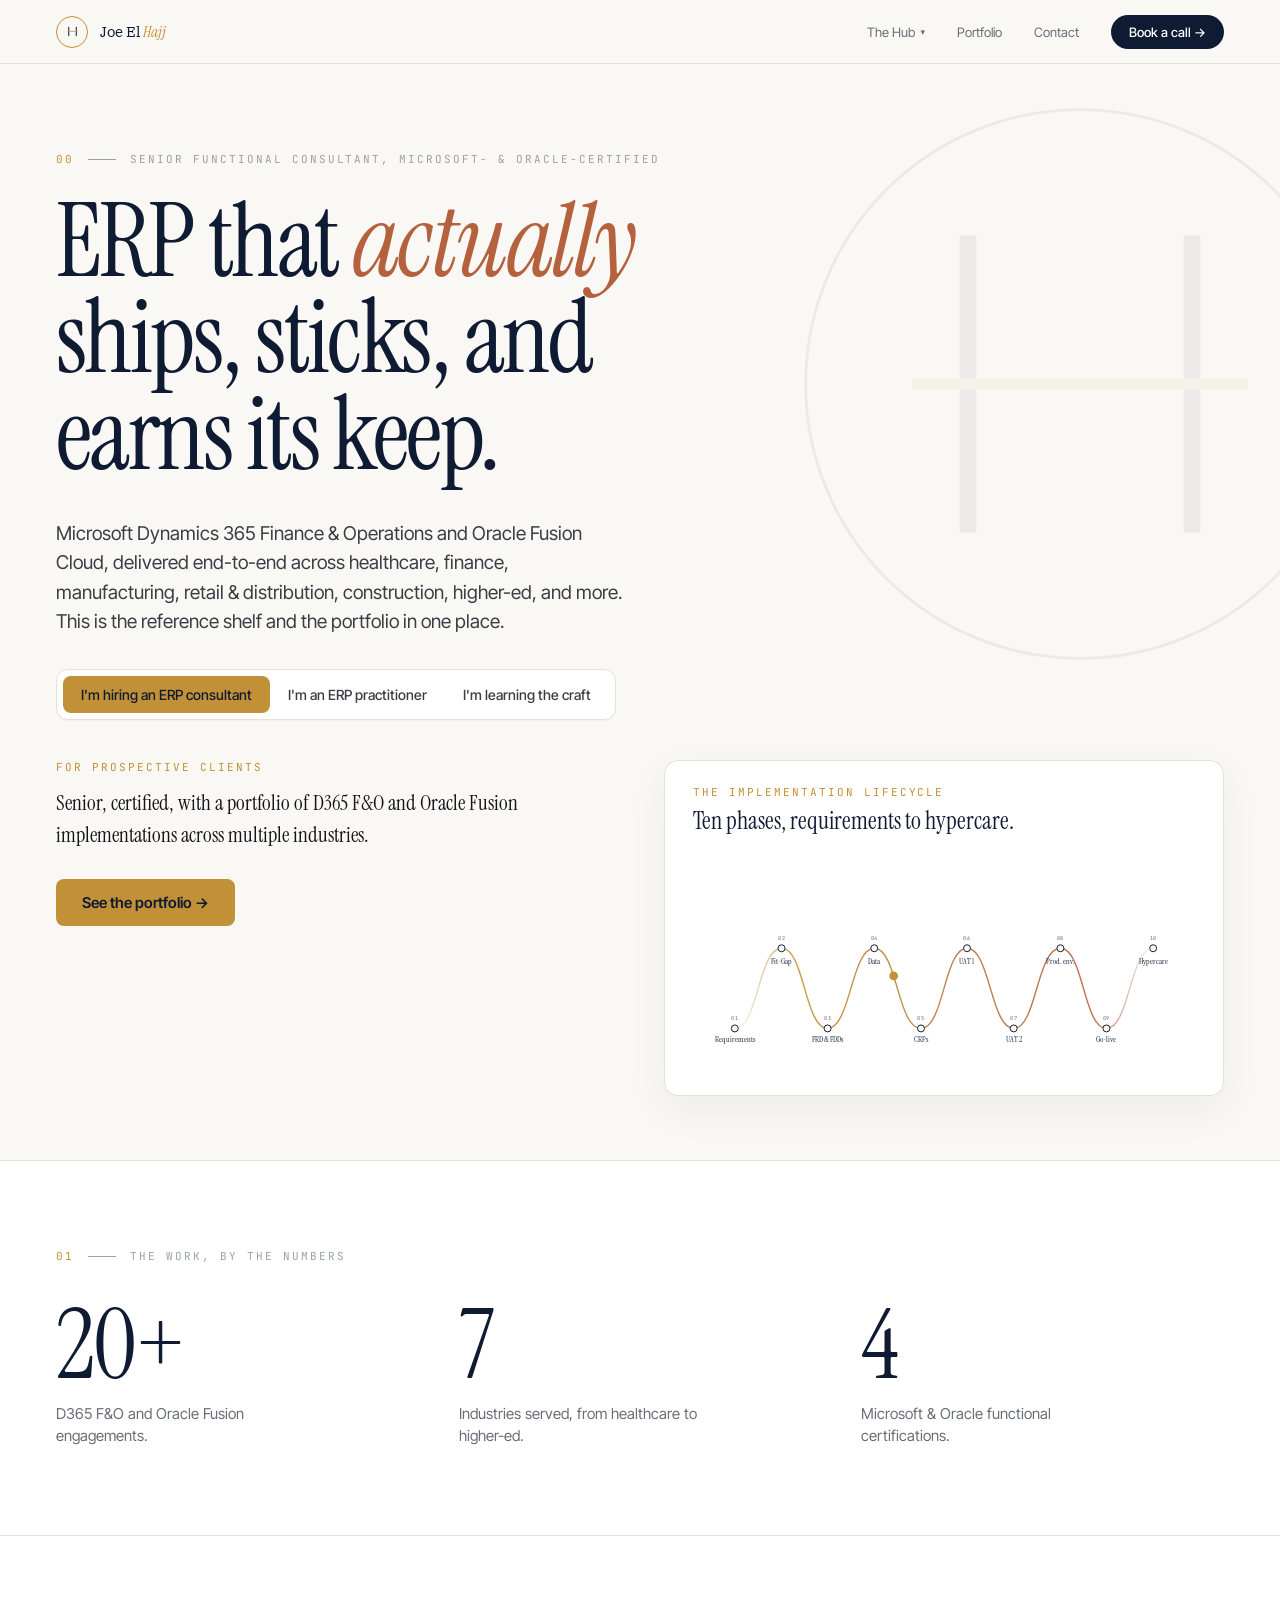
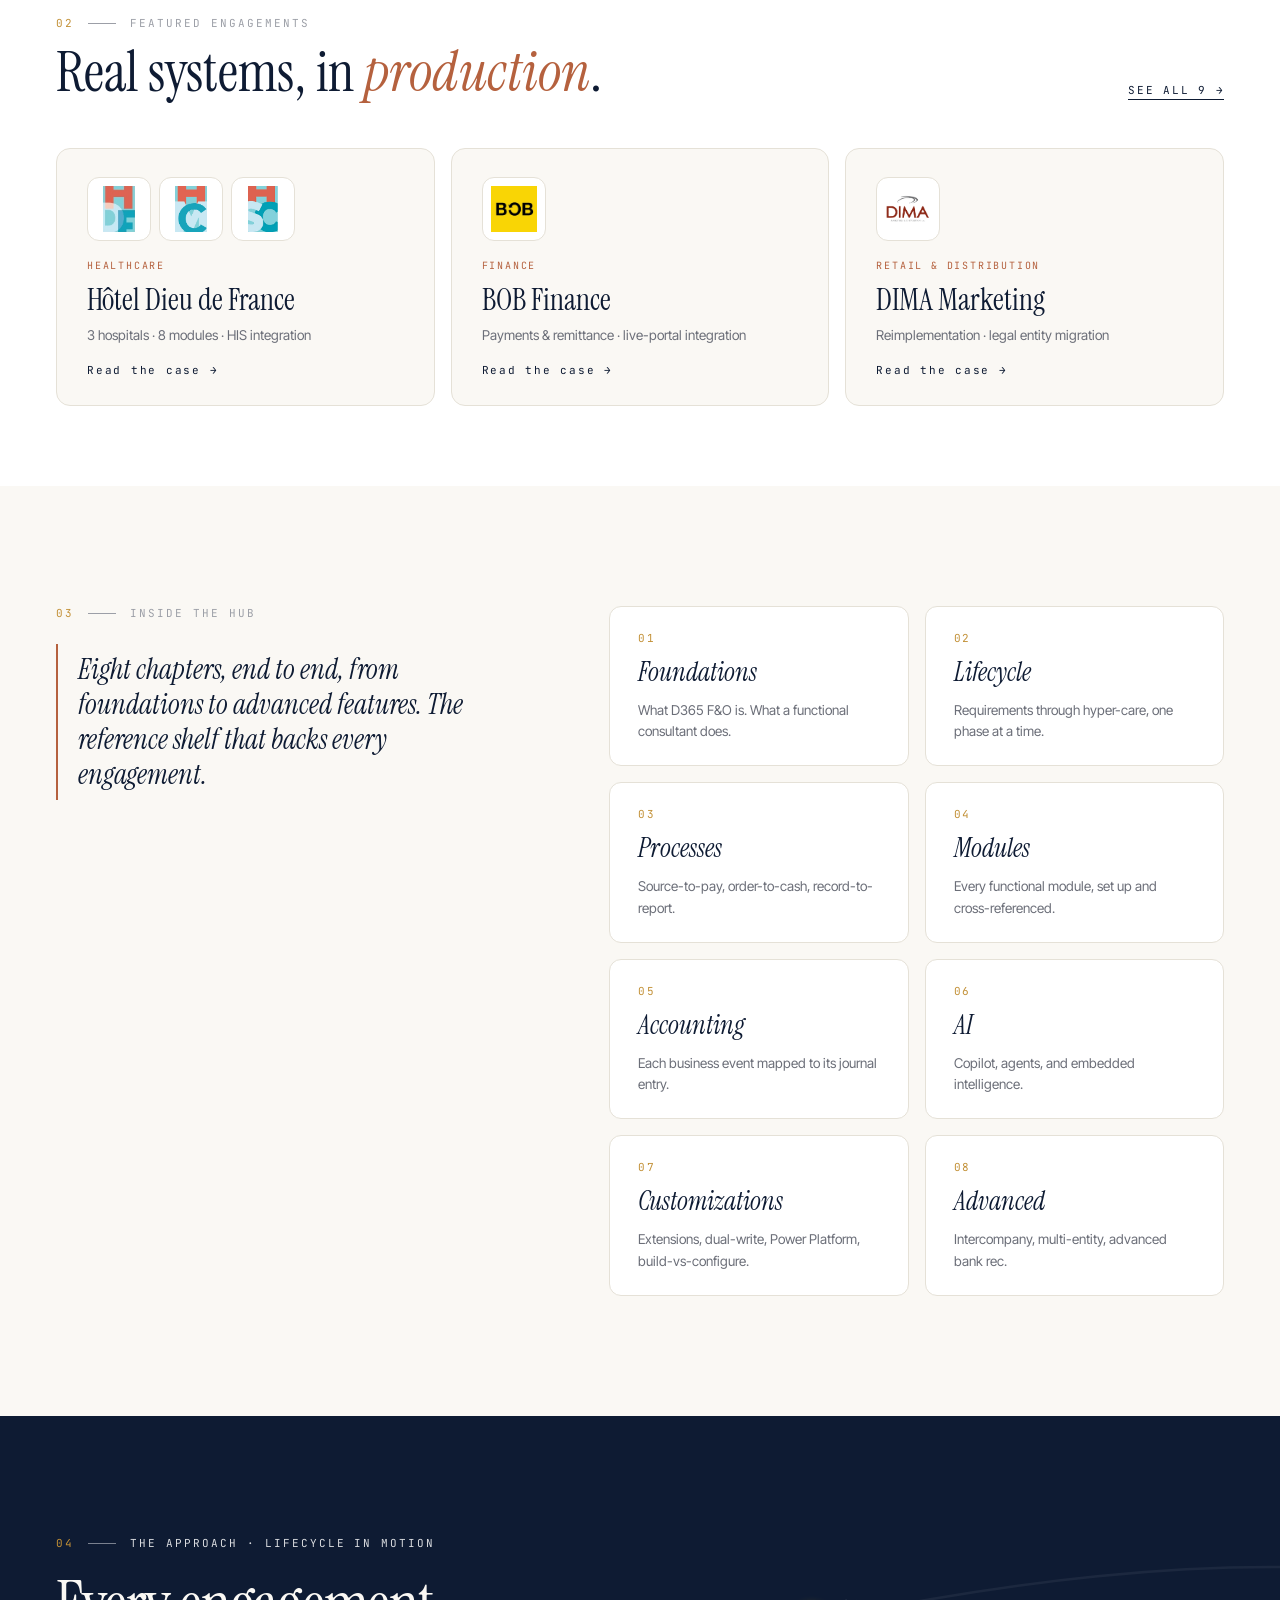
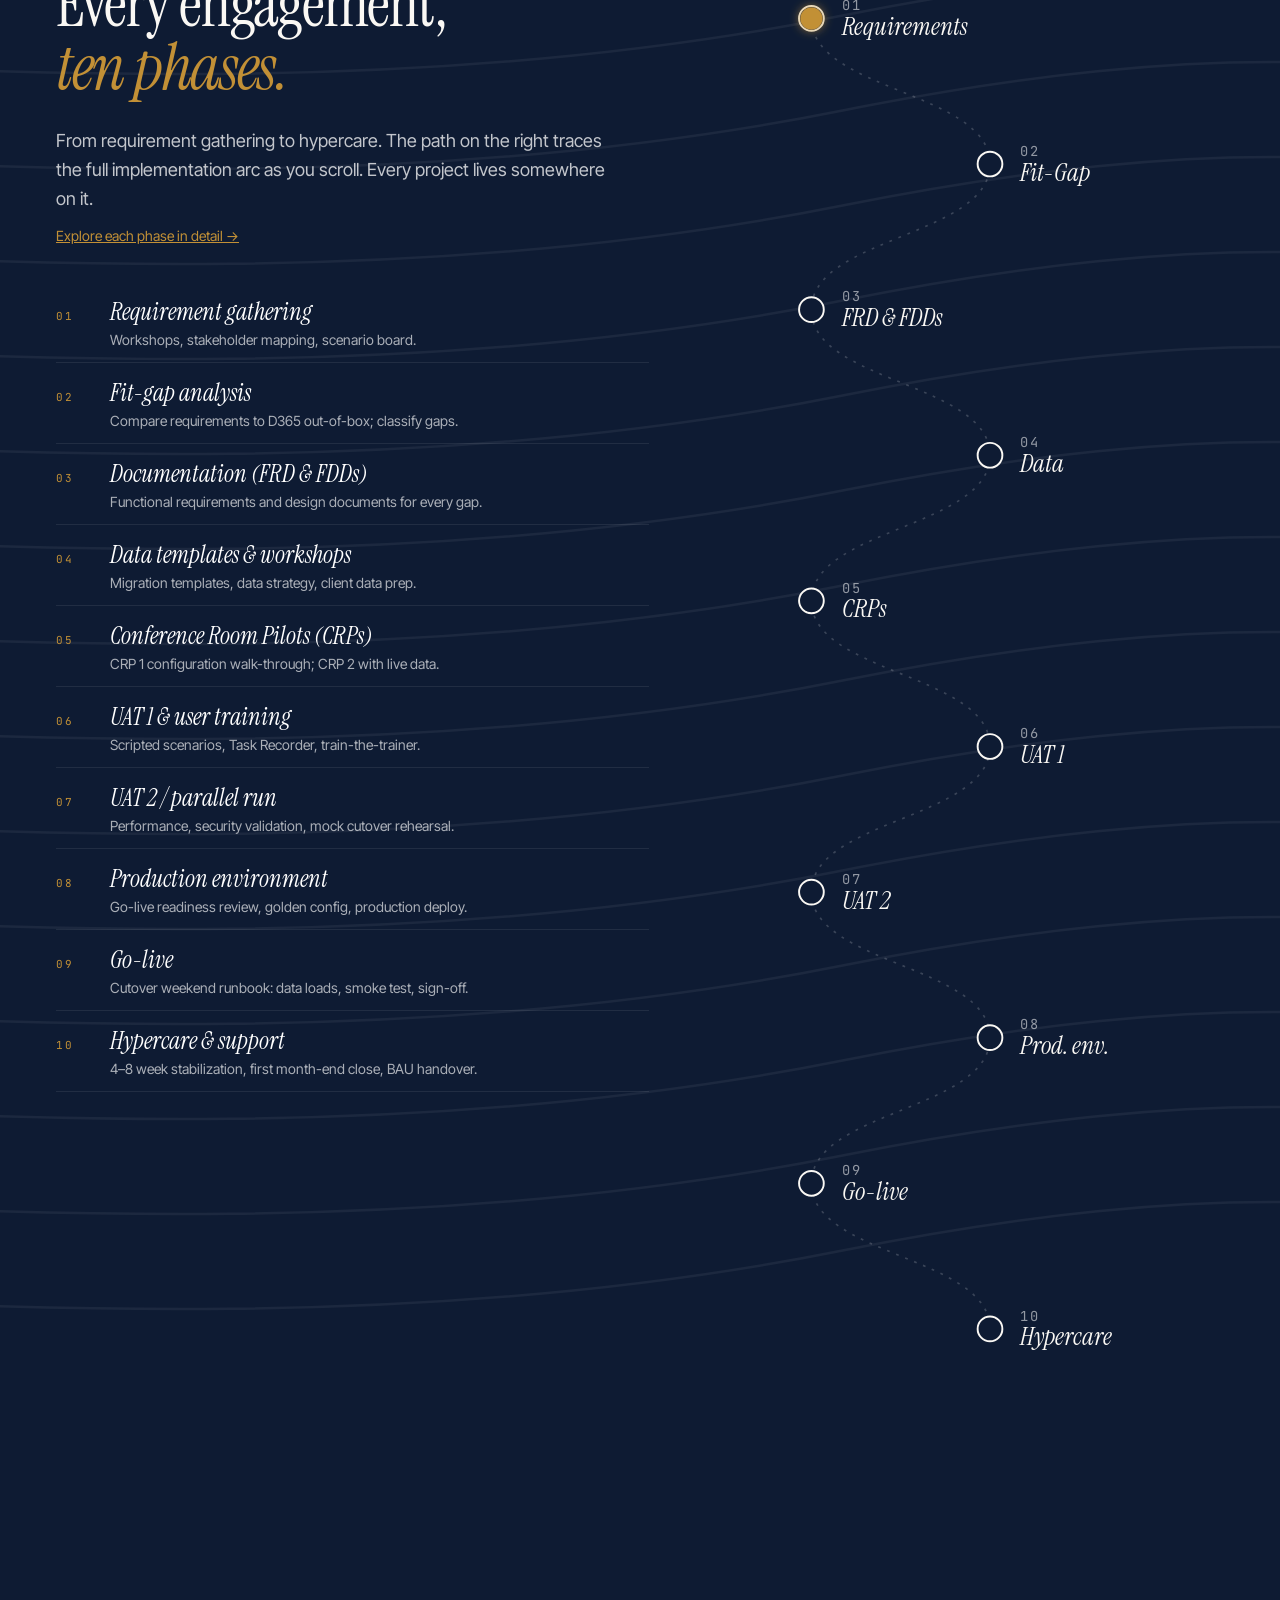
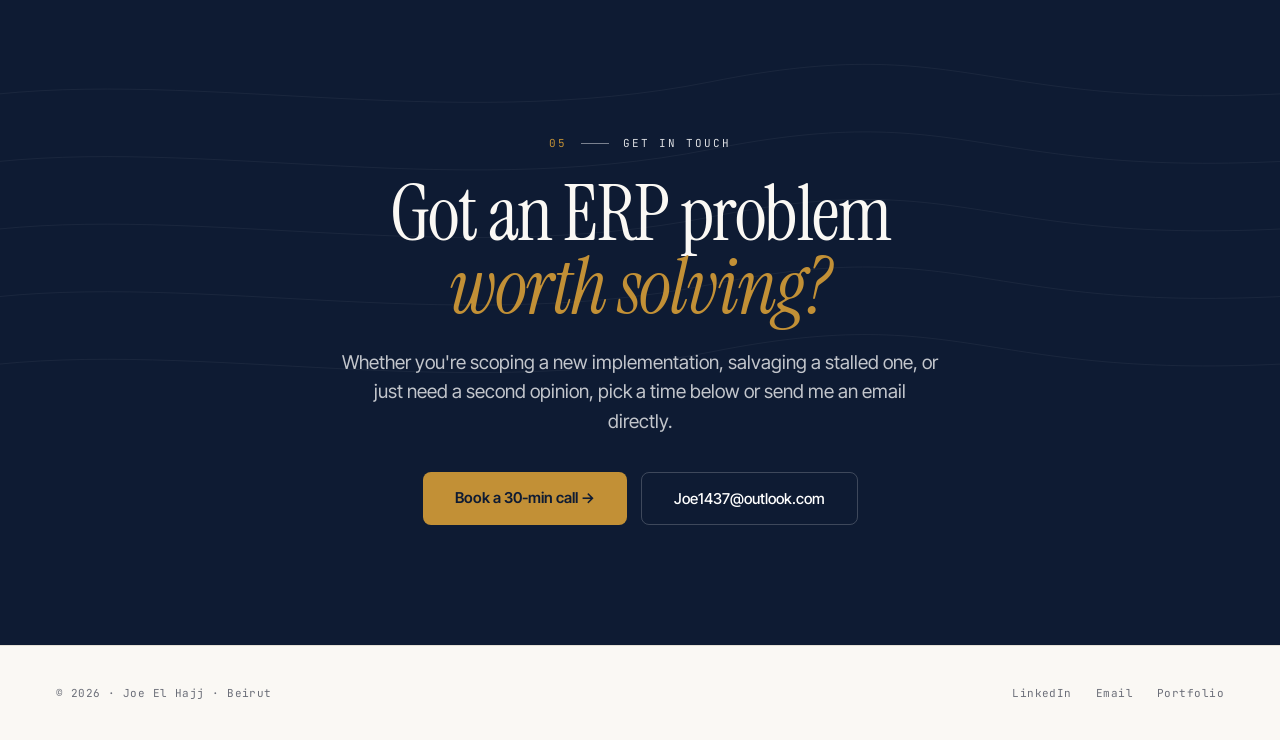
==== commit 01b46f63: "Logos update HMC HSC 2" ====
--- a/index.html
+++ b/index.html
@@ -612,12 +612,6 @@
       display: flex;
       gap: 8px;
       flex-wrap: wrap;
-    }
-    .rd-eng-logos .rd-eng-logo {
-      width: 52px;
-      height: 52px;
-      padding: 6px;
-      border-radius: 10px;
     }
 
     .rd-eng-logo img {
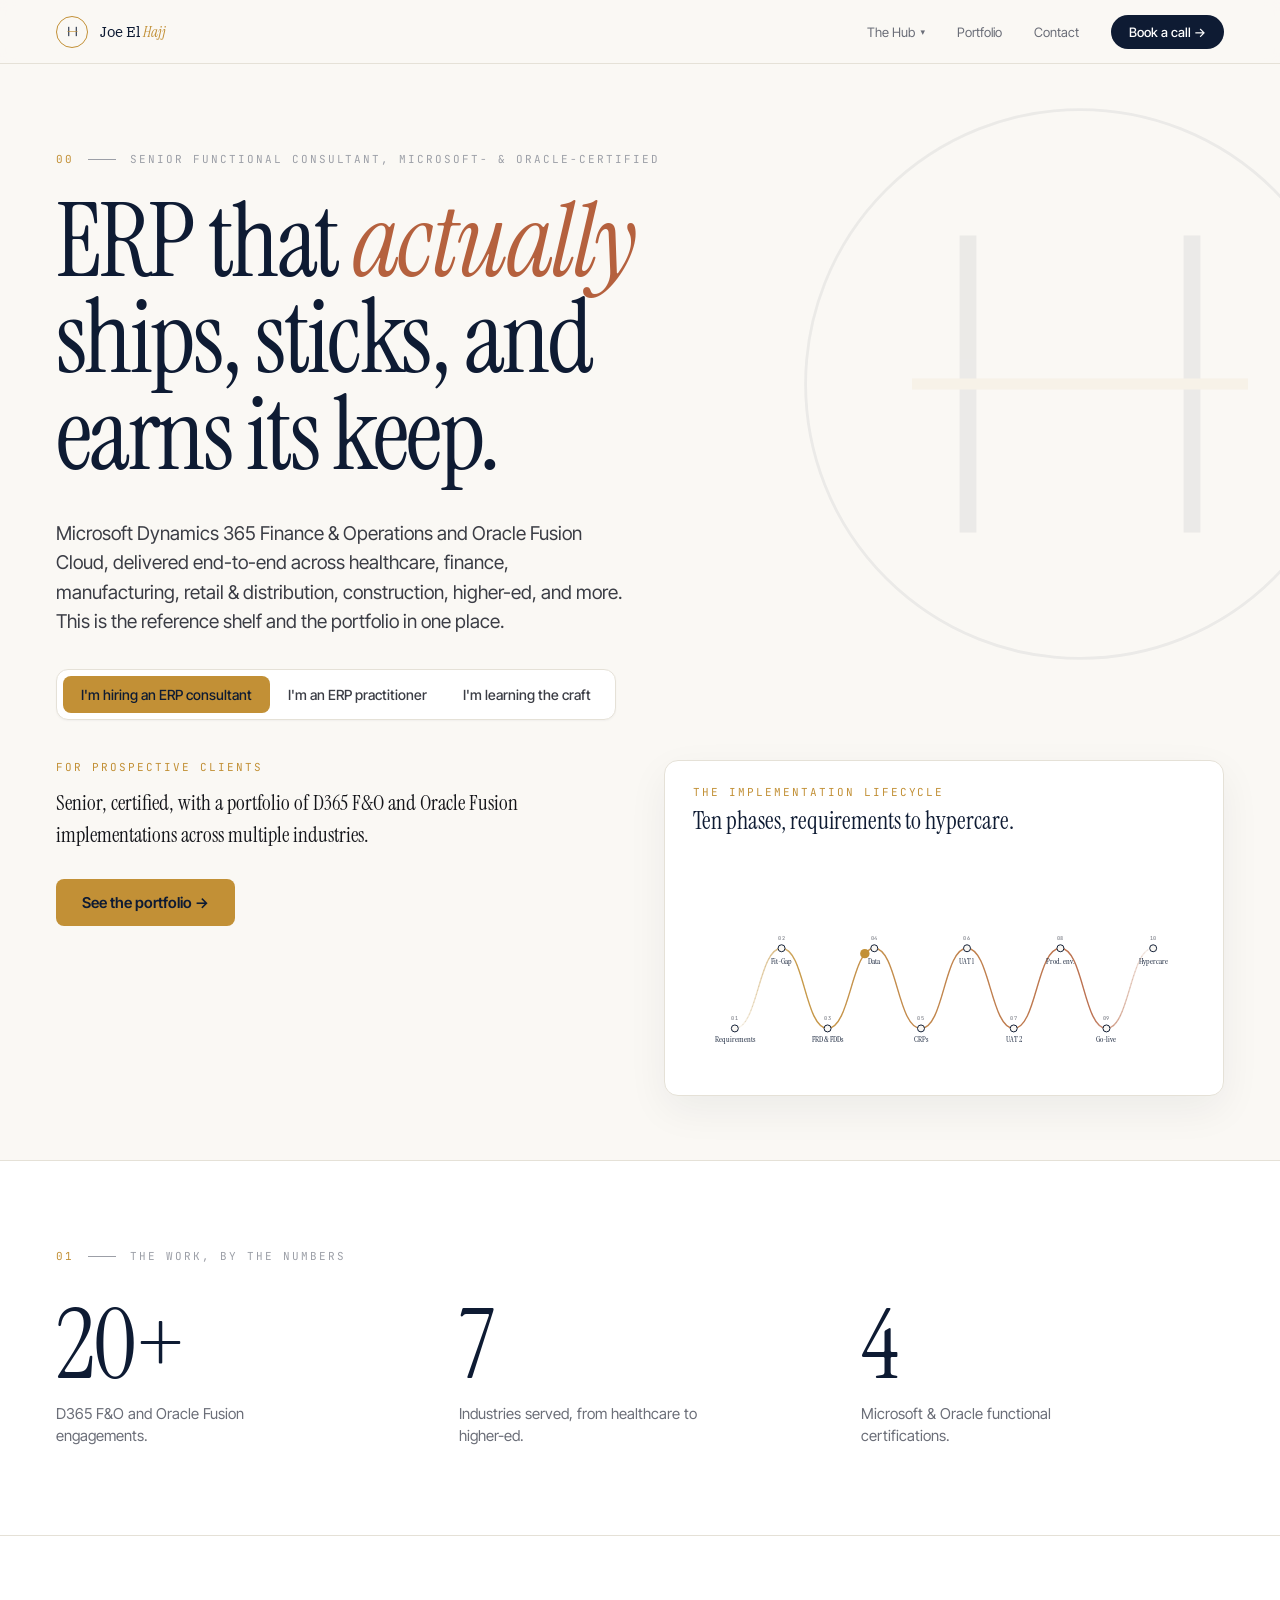
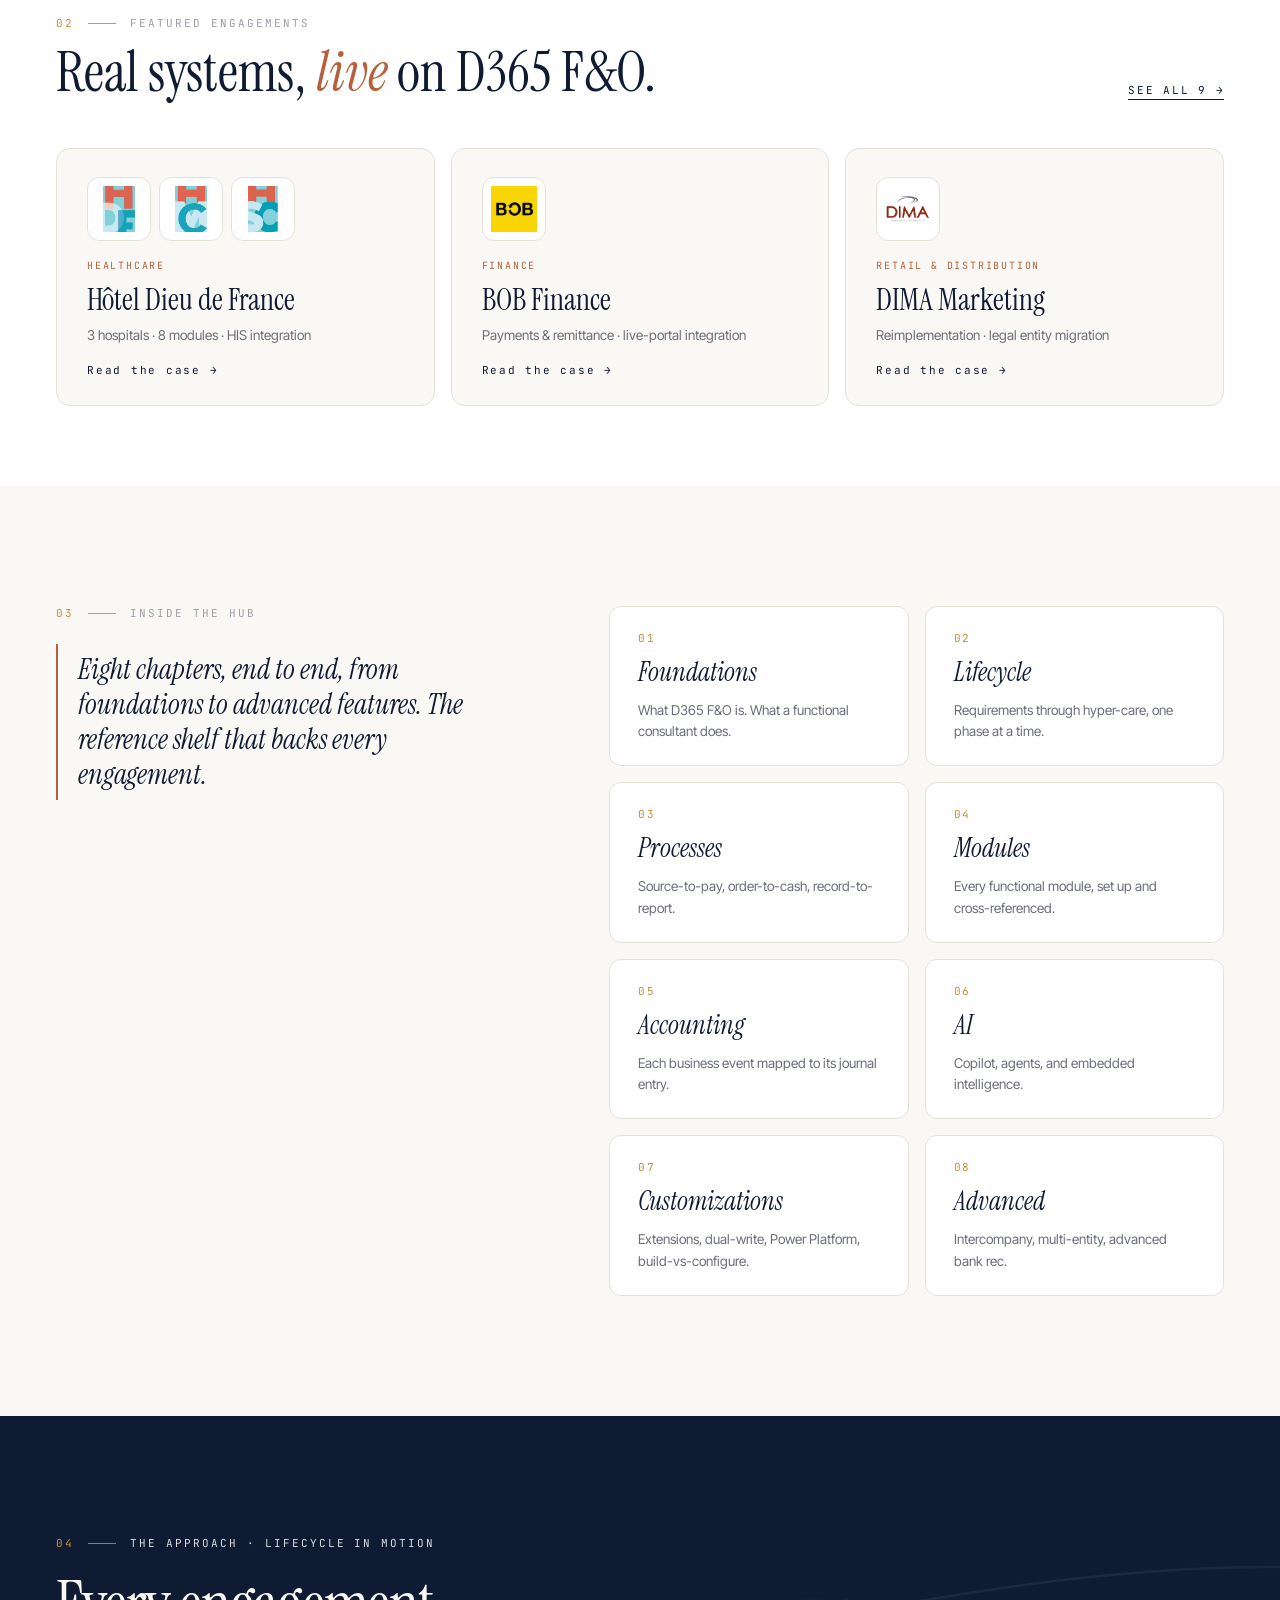
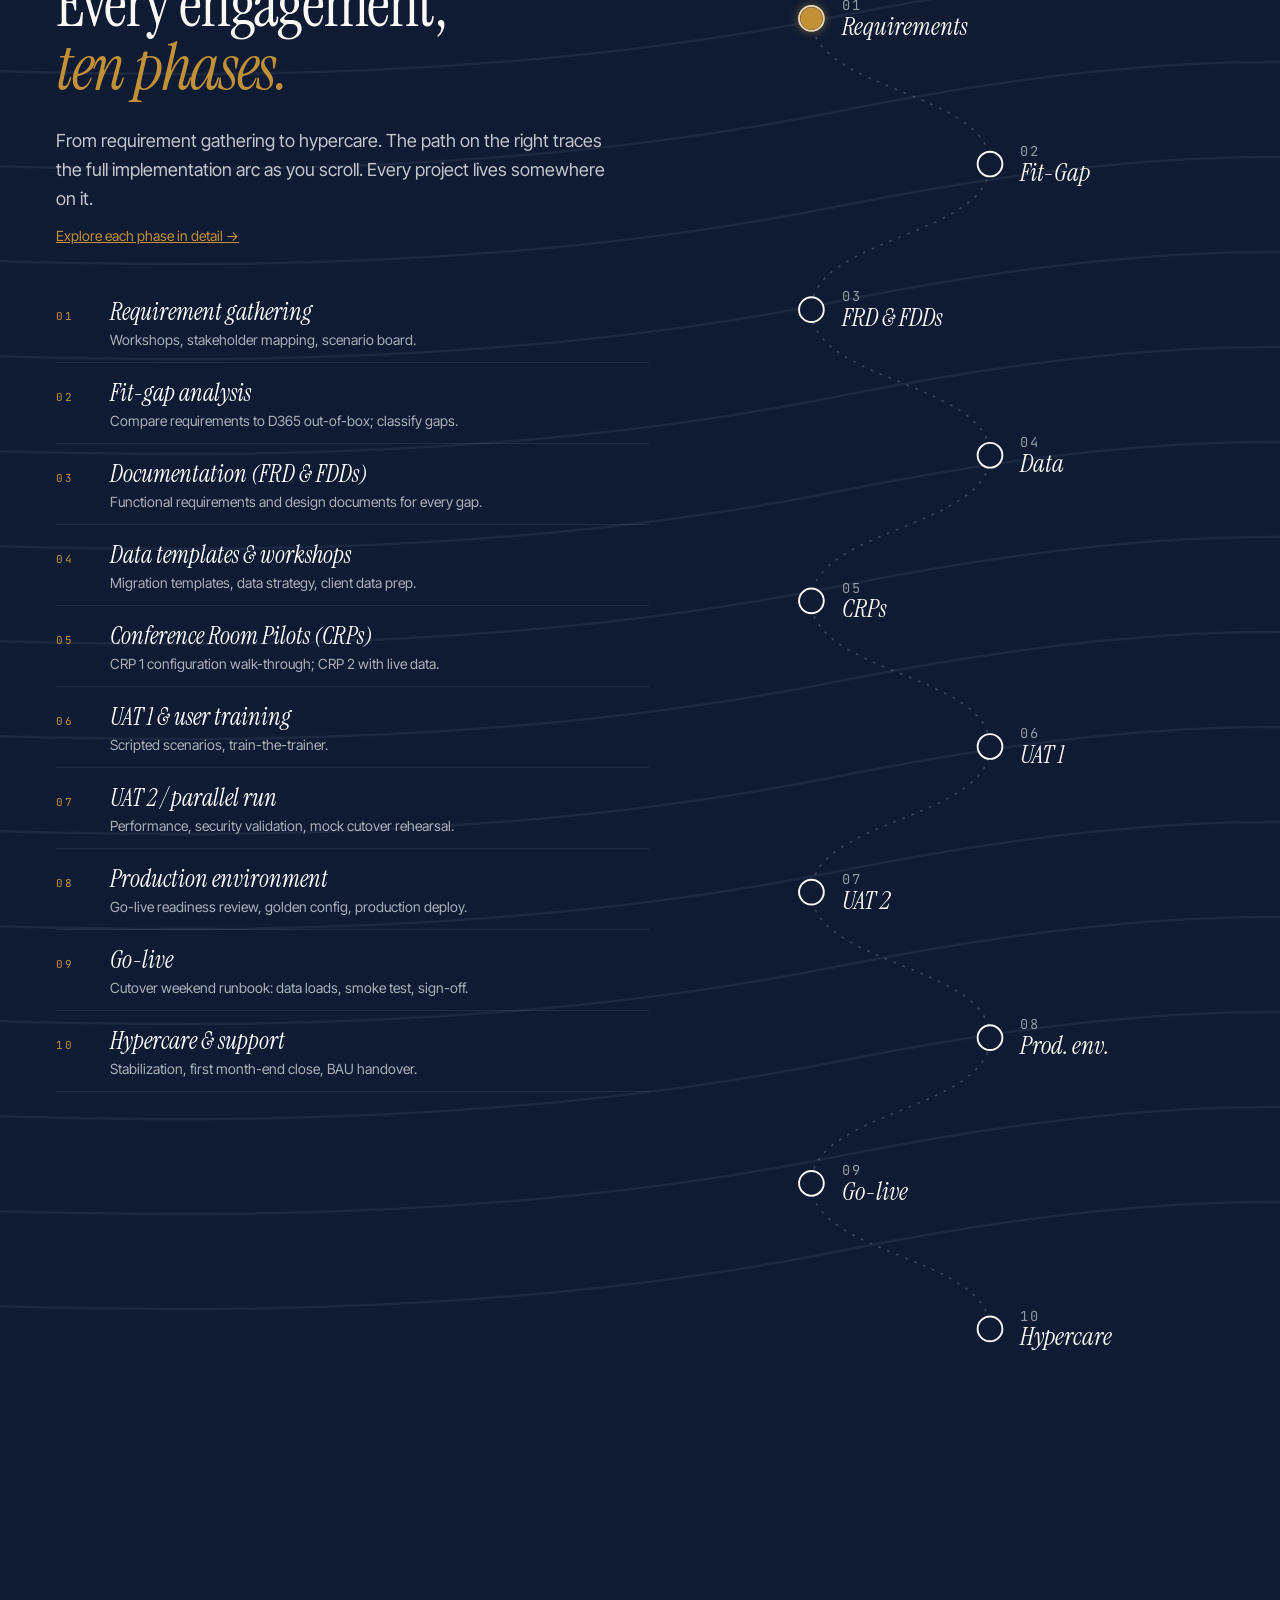
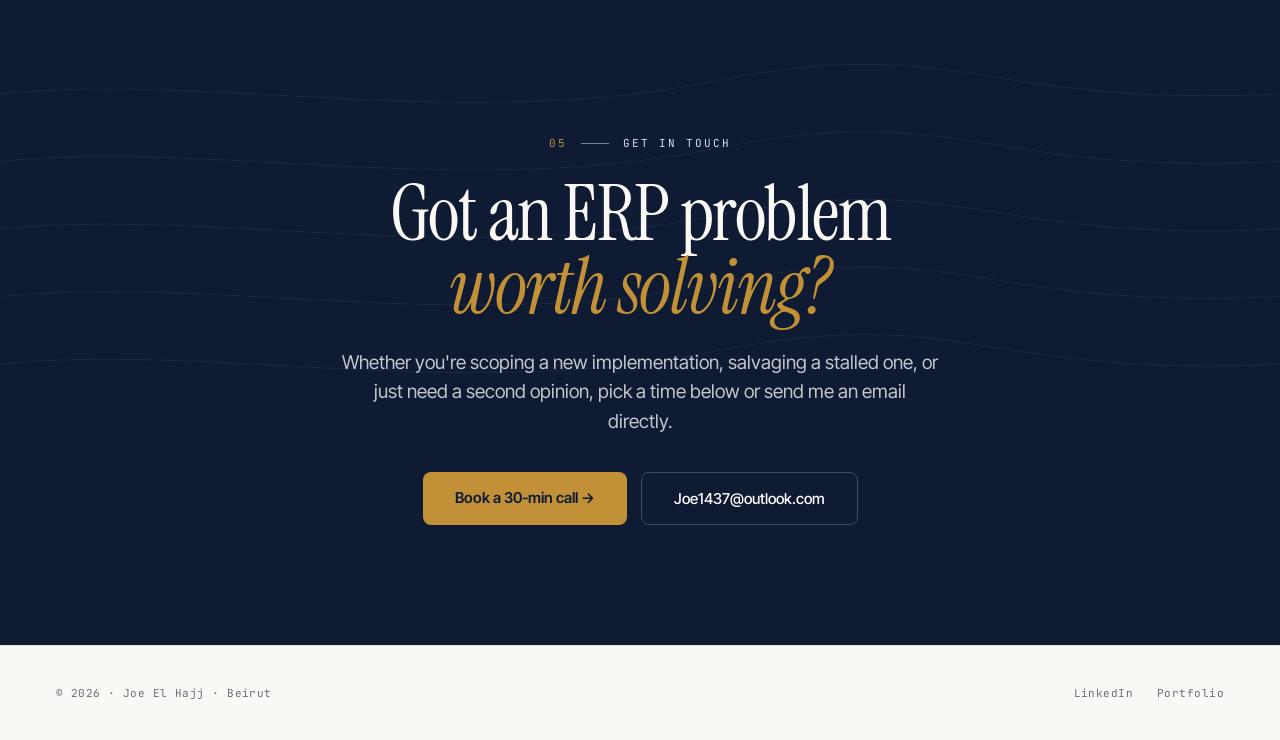
==== commit a4217501: "footer and homepage wording cleanup" ====
--- a/index.html
+++ b/index.html
@@ -1226,7 +1226,7 @@
             <span class="rd-section-label__text">Featured engagements</span>
           </div>
           <h2 class="rd-engagements__heading">
-            Real systems, in <em>production</em>.
+            Real systems, <em>live</em> on D365 F&amp;O.
           </h2>
         </div>
         <a href="portfolio.html" class="rd-engagements__all rd-rise">See all 9 →</a>
@@ -1237,10 +1237,8 @@
           <div class="rd-eng-logos">
             <div class="rd-eng-logo"><img src="assets/images/hotel_dieu_de_france_logo.jpg"
                 alt="Hôtel Dieu de France logo" loading="lazy"></div>
-            <div class="rd-eng-logo"><img src="assets/images/HMC.png"
-                alt="HMC logo" loading="lazy"></div>
-            <div class="rd-eng-logo"><img src="assets/images/HSC.png"
-                alt="HSC logo" loading="lazy"></div>
+            <div class="rd-eng-logo"><img src="assets/images/HMC.png" alt="HMC logo" loading="lazy"></div>
+            <div class="rd-eng-logo"><img src="assets/images/HSC.png" alt="HSC logo" loading="lazy"></div>
           </div>
           <div>
             <div class="rd-eng-sector">Healthcare</div>
@@ -1430,7 +1428,7 @@
             <span class="rd-phase__num">06</span>
             <div>
               <div class="rd-phase__title">UAT 1 &amp; user training</div>
-              <div class="rd-phase__desc">Scripted scenarios, Task Recorder, train-the-trainer.</div>
+              <div class="rd-phase__desc">Scripted scenarios, train-the-trainer.</div>
             </div>
           </div>
           <div class="rd-phase">
@@ -1458,7 +1456,7 @@
             <span class="rd-phase__num">10</span>
             <div>
               <div class="rd-phase__title">Hypercare &amp; support</div>
-              <div class="rd-phase__desc">4–8 week stabilization, first month-end close, BAU handover.</div>
+              <div class="rd-phase__desc">Stabilization, first month-end close, BAU handover.</div>
             </div>
           </div>
         </div>
@@ -1629,8 +1627,7 @@
   <footer class="rd-footer">
     <div>© 2026 · Joe El Hajj · Beirut</div>
     <div class="rd-footer__links">
-      <a href="https://www.linkedin.com/in/joe-el-hajj-0b44b5222/" target="_blank" rel="noopener">LinkedIn</a>
-      <a href="mailto:Joe1437@outlook.com">Email</a>
+      <a href="https://www.linkedin.com/in/joe-el-hajj" target="_blank" rel="noopener">LinkedIn</a>
       <a href="portfolio.html">Portfolio</a>
     </div>
   </footer>
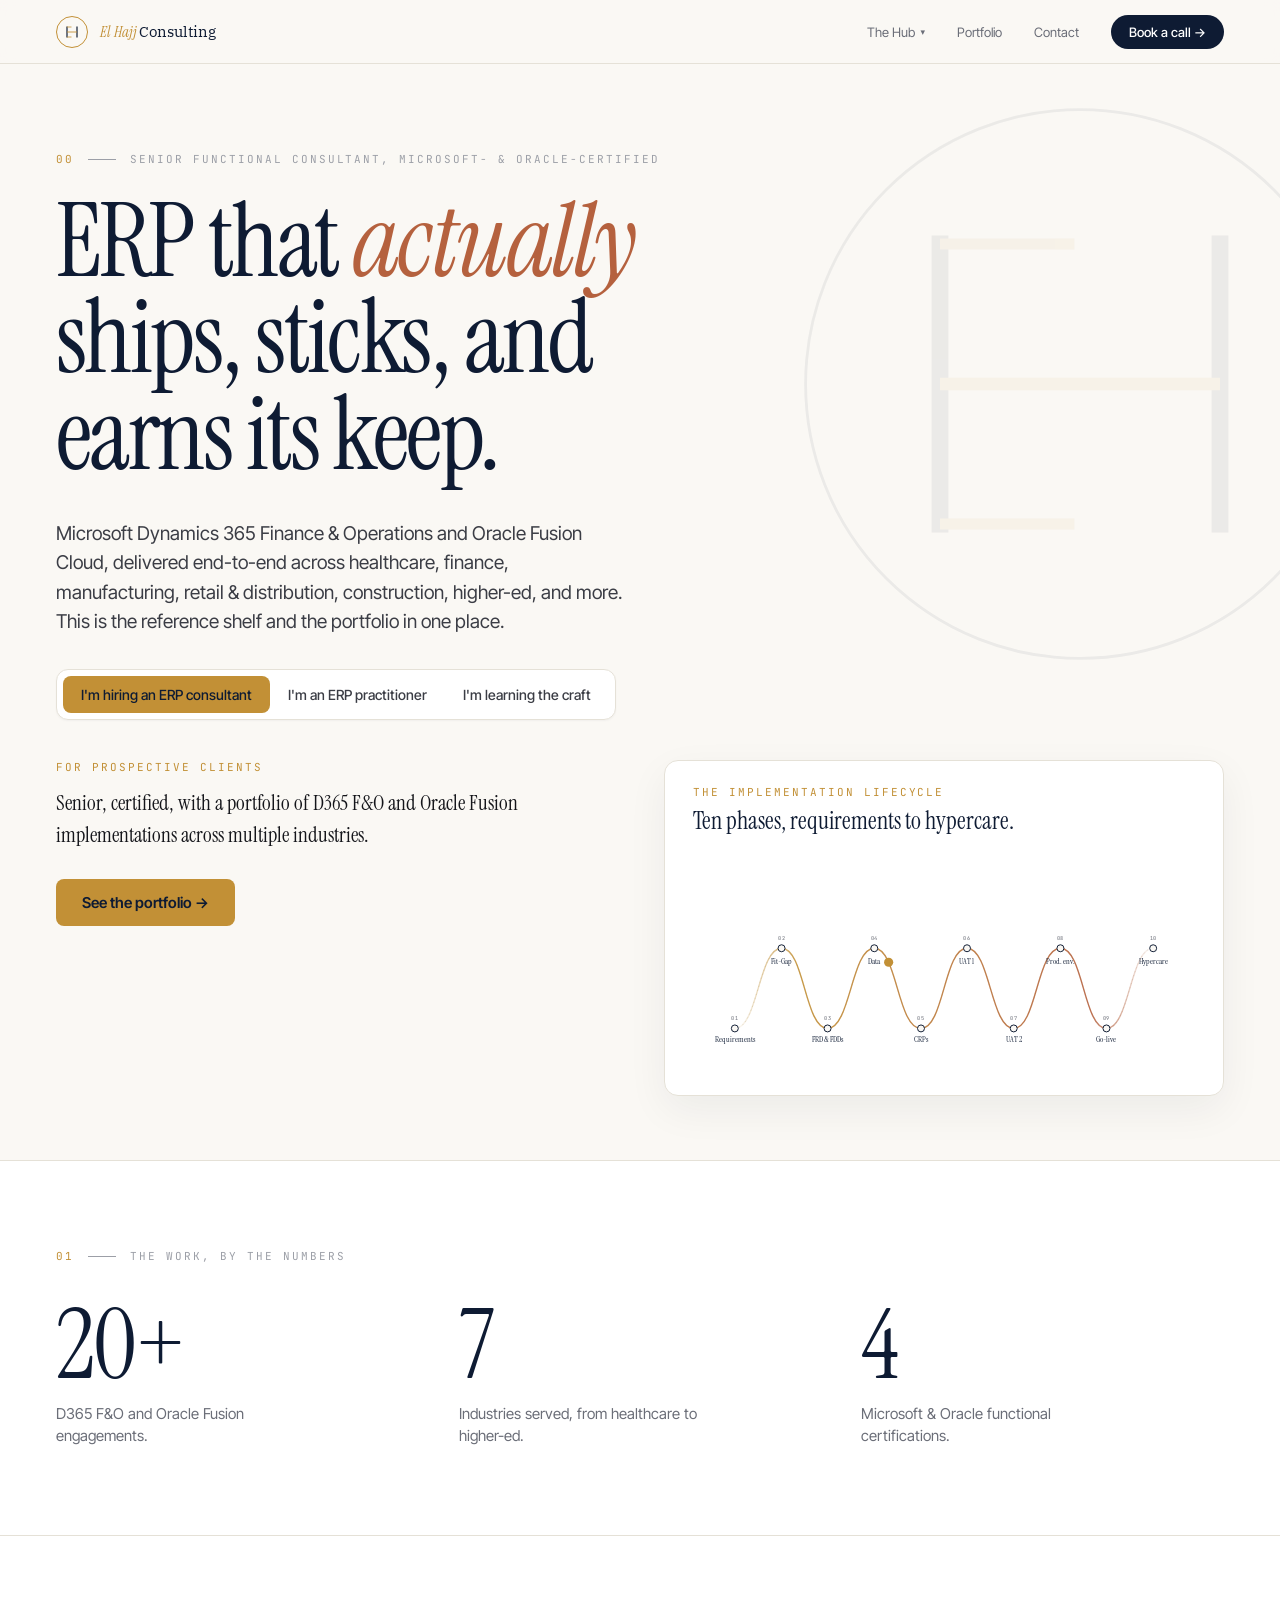
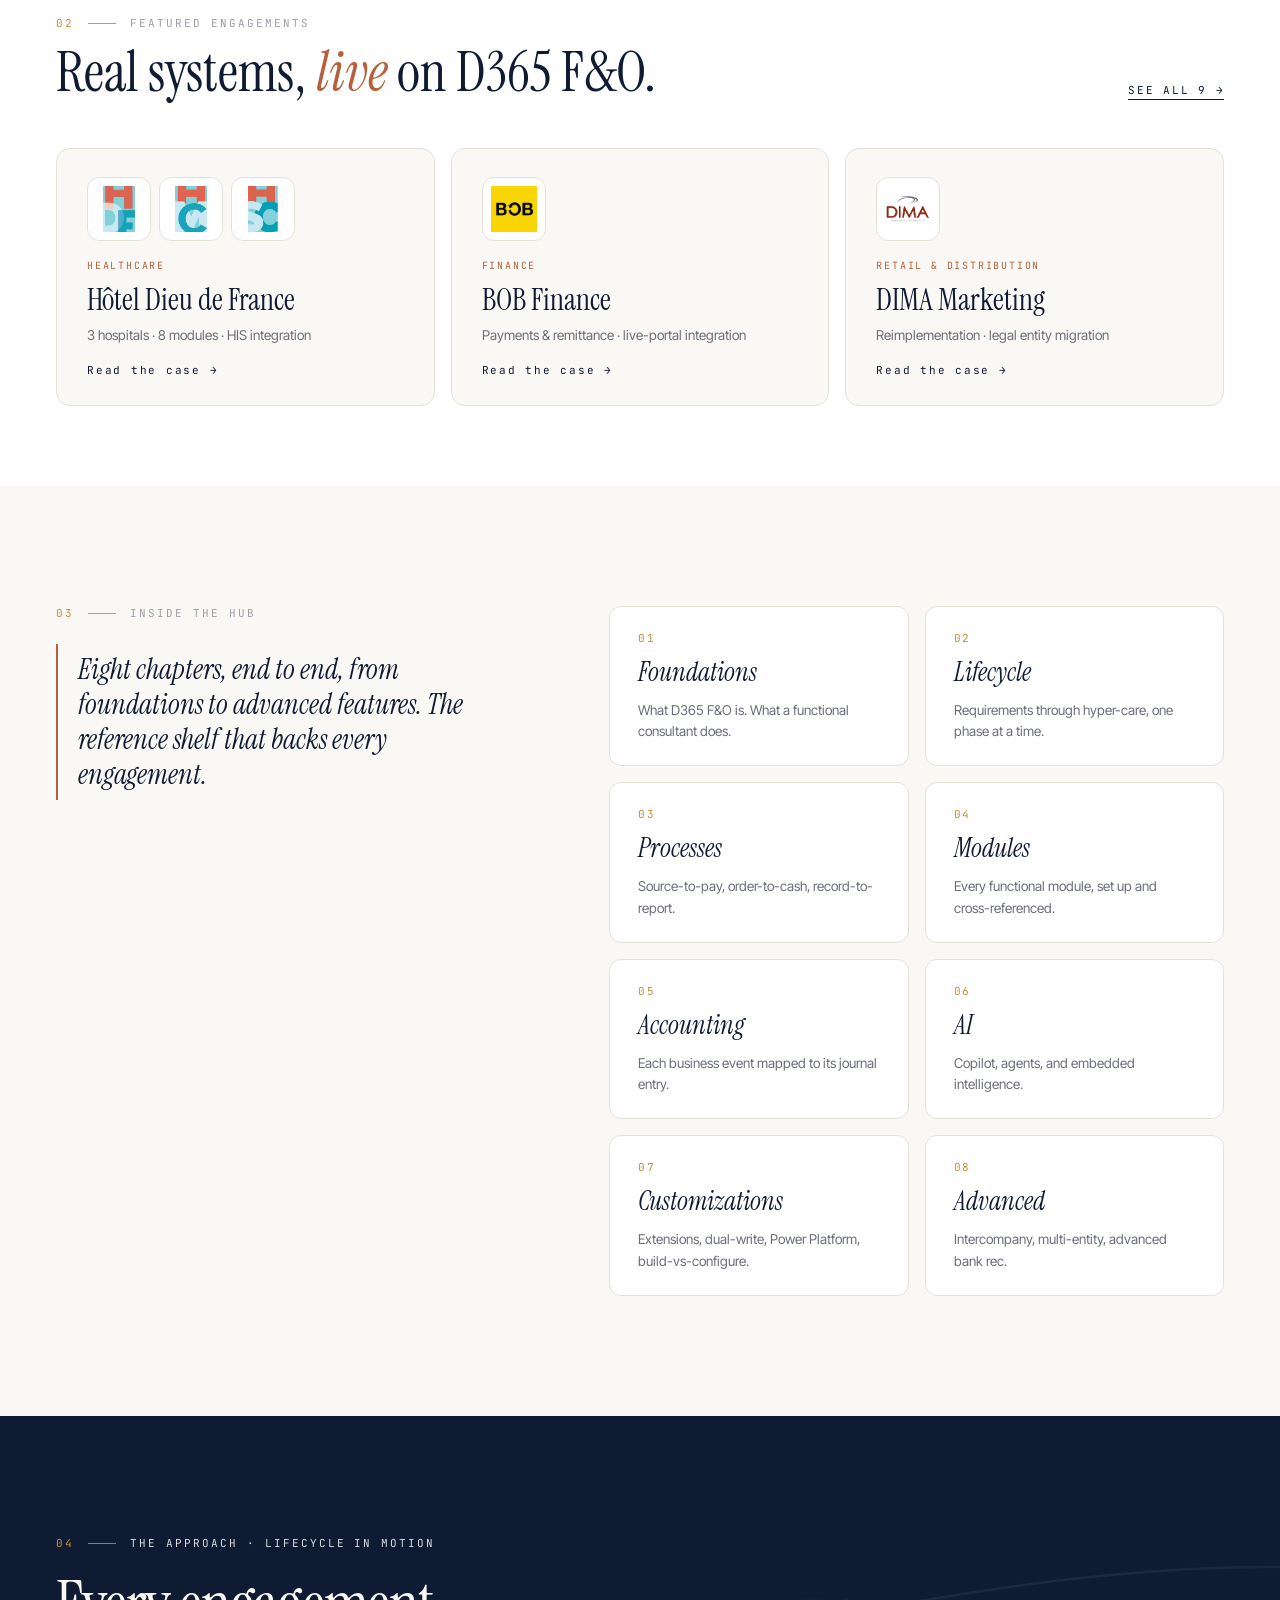
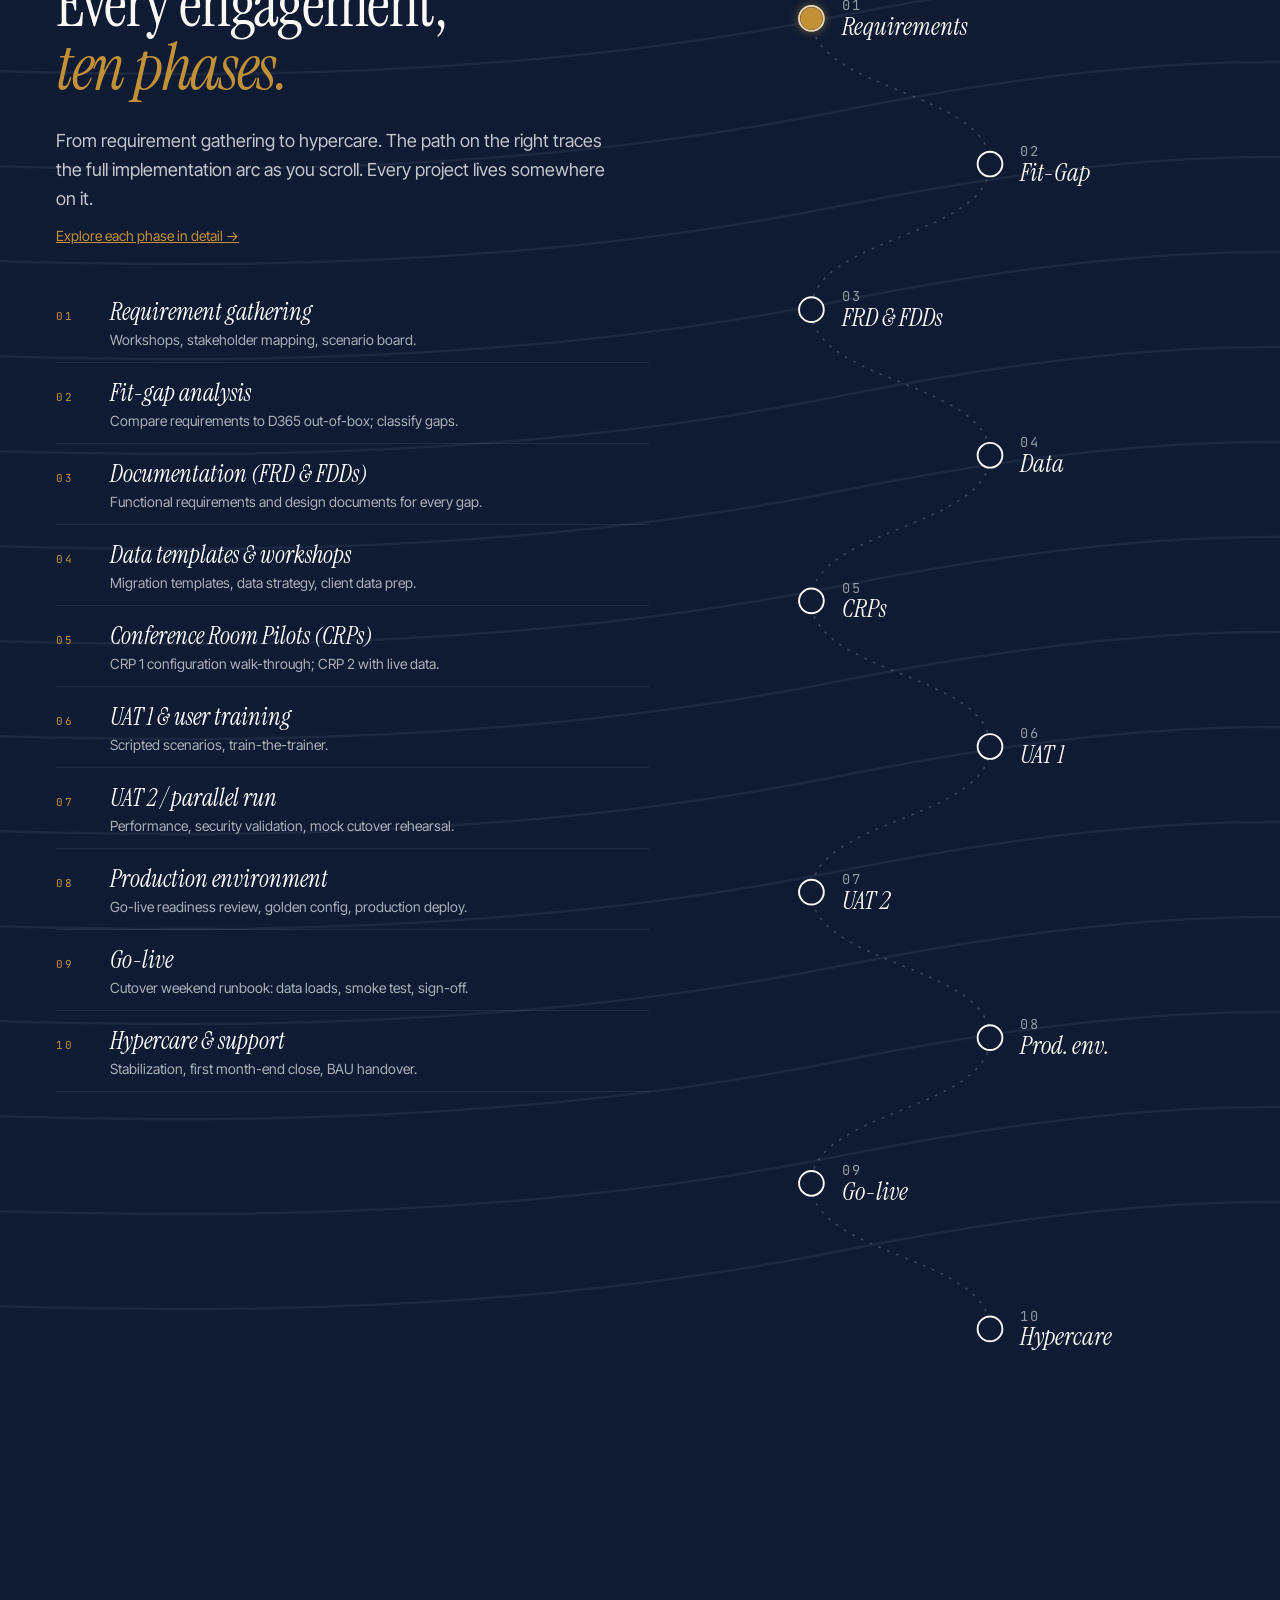
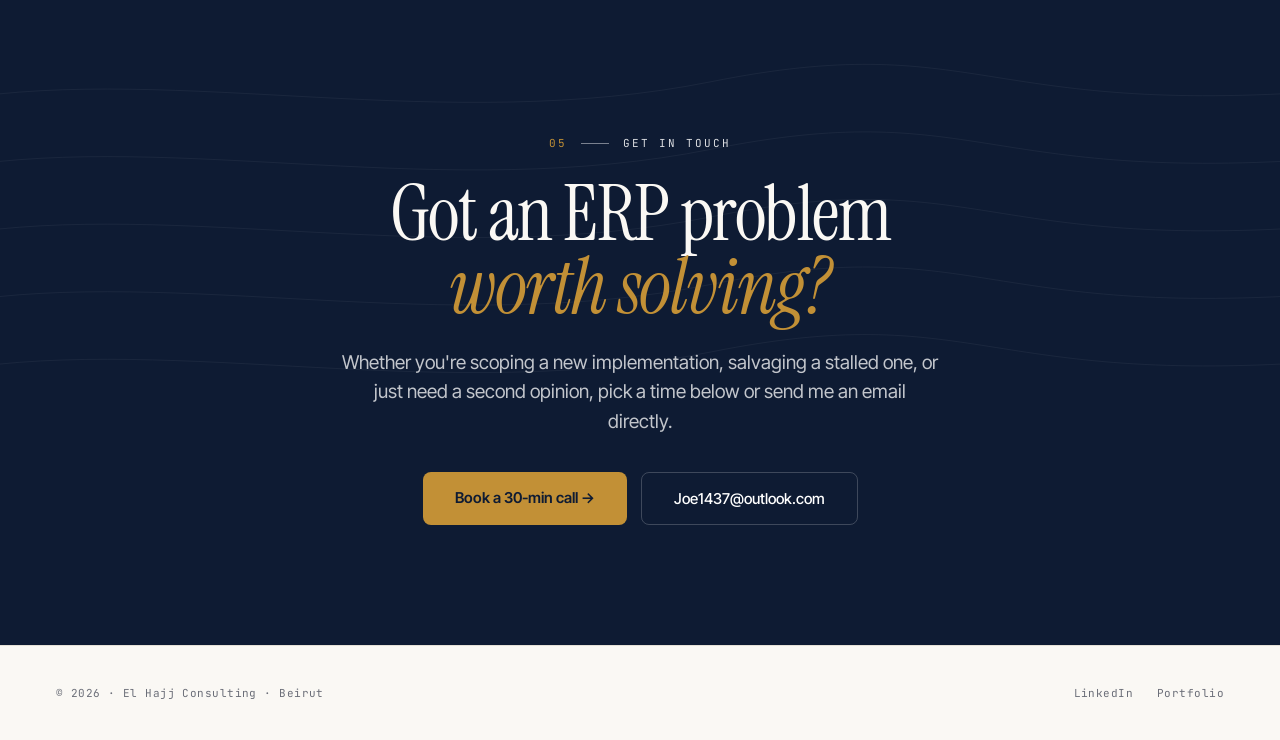
==== commit cf976454: "Branding Update" ====
--- a/index.html
+++ b/index.html
@@ -4,7 +4,7 @@
 <head>
   <meta charset="UTF-8" />
   <meta name="viewport" content="width=device-width, initial-scale=1.0" />
-  <title>Joe El Hajj · D365 F&amp;O ERP Consulting</title>
+  <title>El Hajj Consulting · D365 F&amp;O ERP</title>
   <meta name="description" content="Senior D365 F&O and Oracle Fusion ERP consultant. Reference hub and portfolio." />
   <link rel="preconnect" href="https://fonts.googleapis.com">
   <link rel="preconnect" href="https://fonts.gstatic.com" crossorigin>
@@ -958,13 +958,20 @@
     <div class="rd-header__inner">
       <a href="index.html" class="rd-header__brand">
         <span class="rd-header__mark">
-          <svg width="15" height="15" viewBox="0 0 36 36" fill="none">
-            <path d="M 9 8 L 9 28" stroke="#0E1B33" stroke-width="2.4" stroke-linecap="square" />
-            <path d="M 27 8 L 27 28" stroke="#0E1B33" stroke-width="2.4" stroke-linecap="square" />
-            <line x1="6" y1="18" x2="30" y2="18" stroke="#C29036" stroke-width="1.6" />
+          <svg width="18" height="18" viewBox="0 0 36 36" fill="none" aria-hidden="true">
+            <!-- E spine (also H left upright) -->
+            <path d="M 8 8 L 8 28" stroke="#0E1B33" stroke-width="2.4" stroke-linecap="square" />
+            <!-- H right upright -->
+            <path d="M 28 8 L 28 28" stroke="#0E1B33" stroke-width="2.4" stroke-linecap="square" />
+            <!-- E top arm -->
+            <line x1="8" y1="8" x2="17" y2="8" stroke="#C29036" stroke-width="1.6" />
+            <!-- E bottom arm -->
+            <line x1="8" y1="28" x2="17" y2="28" stroke="#C29036" stroke-width="1.6" />
+            <!-- Shared middle bar (E middle arm + H crossbar) -->
+            <line x1="8" y1="18" x2="28" y2="18" stroke="#C29036" stroke-width="1.8" />
           </svg>
         </span>
-        <span class="rd-header__name">Joe El <em>Hajj</em></span>
+        <span class="rd-header__name"><em>El Hajj</em> Consulting</span>
       </a>
       <nav>
         <ul class="rd-header__nav">
@@ -994,13 +1001,20 @@
 
   <!-- ============ HERO ============ -->
   <section class="rd-hero">
-    <!-- Decorative parallax H mark -->
+    <!-- Decorative parallax EH monogram -->
     <div class="rd-hero__bg-mark rd-parallax-up">
-      <svg viewBox="0 0 200 200" width="560" height="560">
+      <svg viewBox="0 0 200 200" width="560" height="560" aria-hidden="true">
         <circle cx="100" cy="100" r="98" fill="none" stroke="#0E1B33" stroke-width="1" />
-        <path d="M 60 50 L 60 150" stroke="#0E1B33" stroke-width="6" stroke-linecap="square" />
-        <path d="M 140 50 L 140 150" stroke="#0E1B33" stroke-width="6" stroke-linecap="square" />
-        <line x1="40" y1="100" x2="160" y2="100" stroke="#C29036" stroke-width="4" />
+        <!-- E spine + H left upright -->
+        <path d="M 50 50 L 50 150" stroke="#0E1B33" stroke-width="6" stroke-linecap="square" />
+        <!-- H right upright -->
+        <path d="M 150 50 L 150 150" stroke="#0E1B33" stroke-width="6" stroke-linecap="square" />
+        <!-- E top arm -->
+        <line x1="50" y1="50" x2="98" y2="50" stroke="#C29036" stroke-width="4" />
+        <!-- E bottom arm -->
+        <line x1="50" y1="150" x2="98" y2="150" stroke="#C29036" stroke-width="4" />
+        <!-- Shared middle bar (E middle + H crossbar) -->
+        <line x1="50" y1="100" x2="150" y2="100" stroke="#C29036" stroke-width="4.5" />
       </svg>
     </div>
 
@@ -1625,7 +1639,7 @@
 
   <!-- ============ FOOTER ============ -->
   <footer class="rd-footer">
-    <div>© 2026 · Joe El Hajj · Beirut</div>
+    <div>© 2026 · El Hajj Consulting · Beirut</div>
     <div class="rd-footer__links">
       <a href="https://www.linkedin.com/in/joe-el-hajj" target="_blank" rel="noopener">LinkedIn</a>
       <a href="portfolio.html">Portfolio</a>
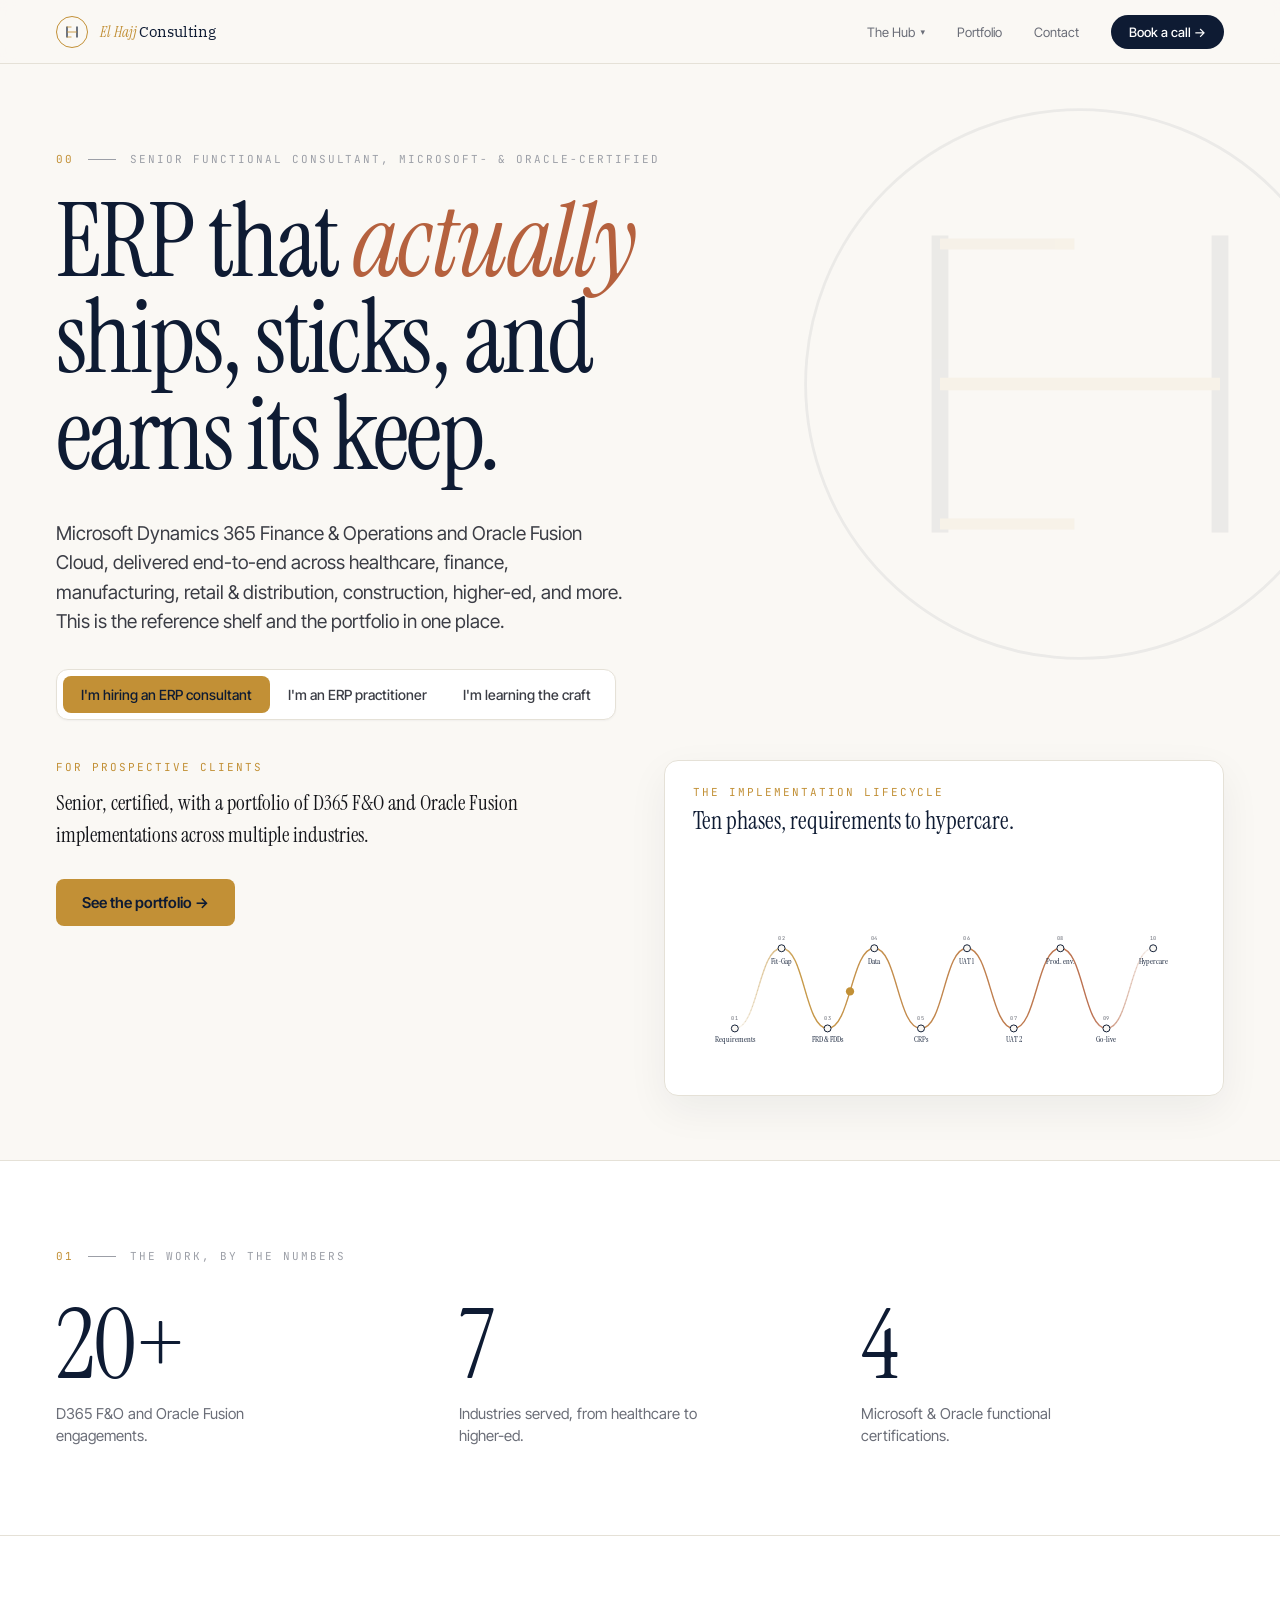
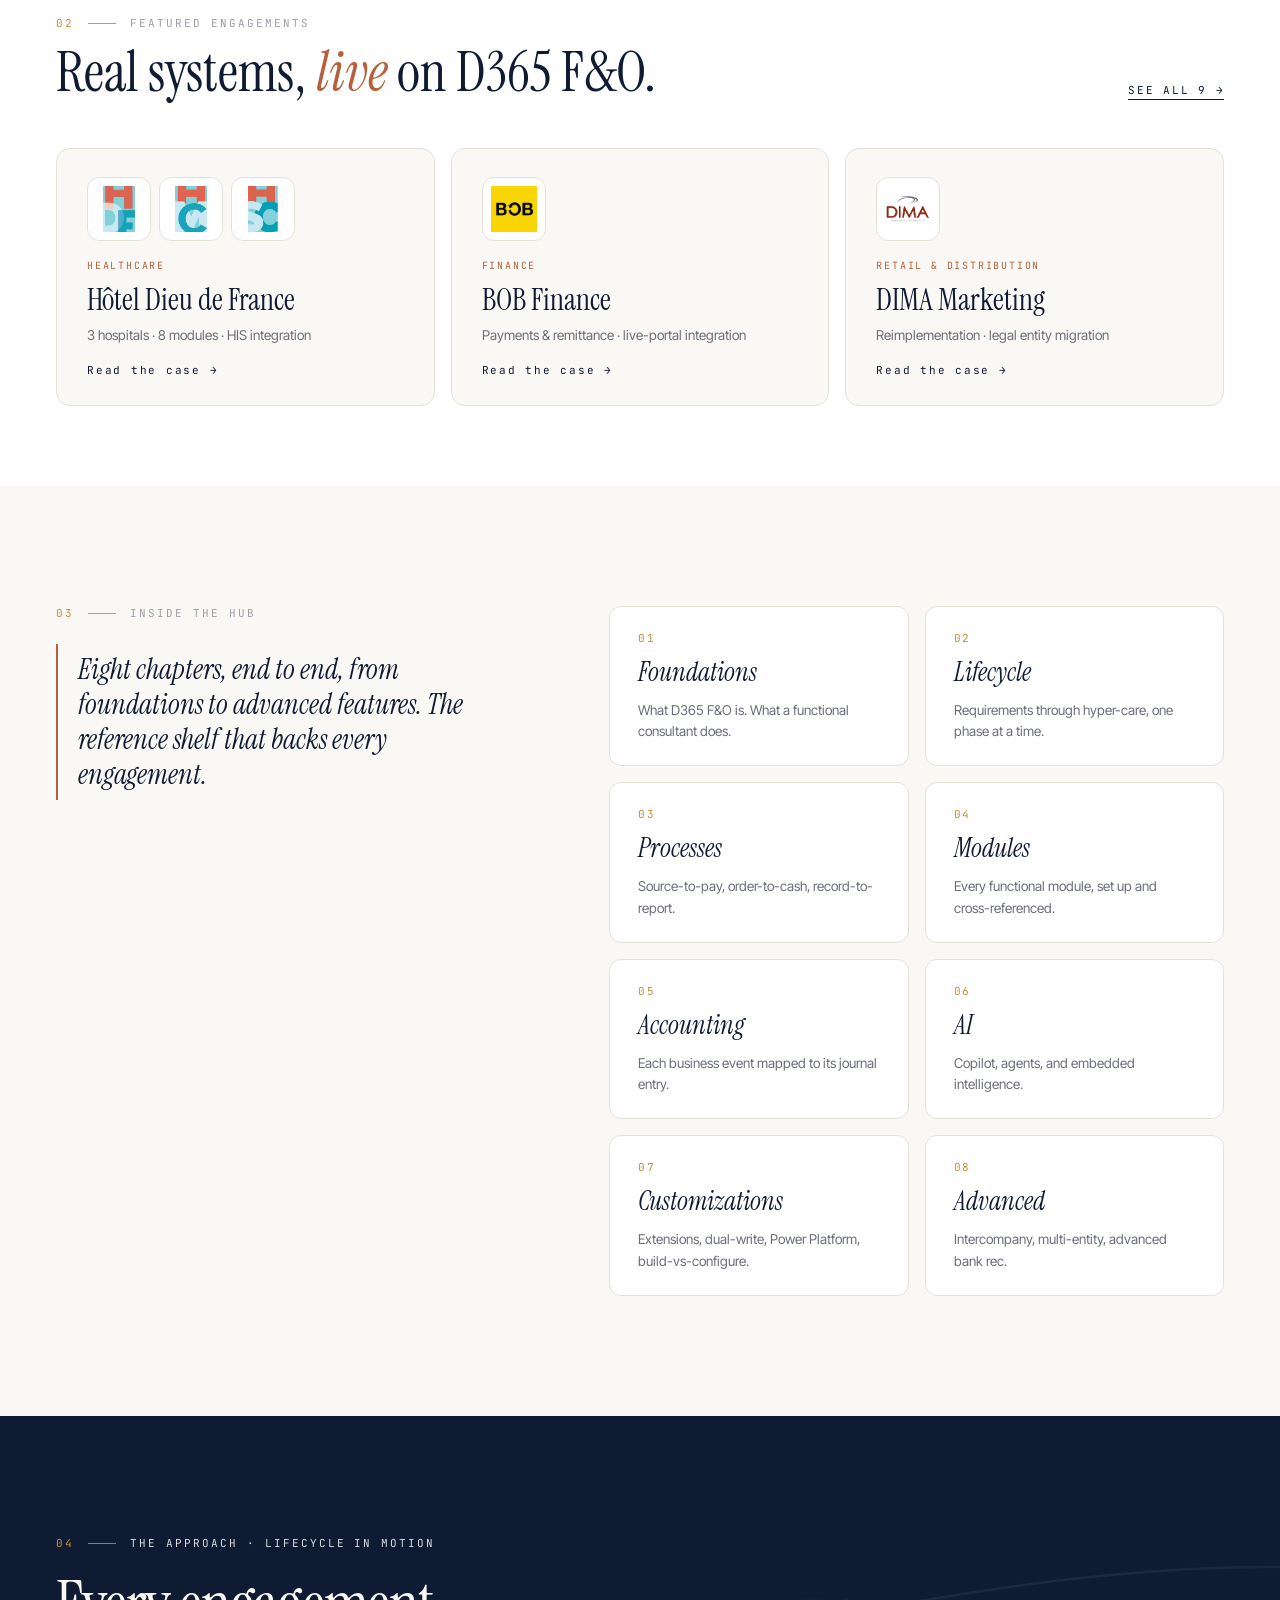
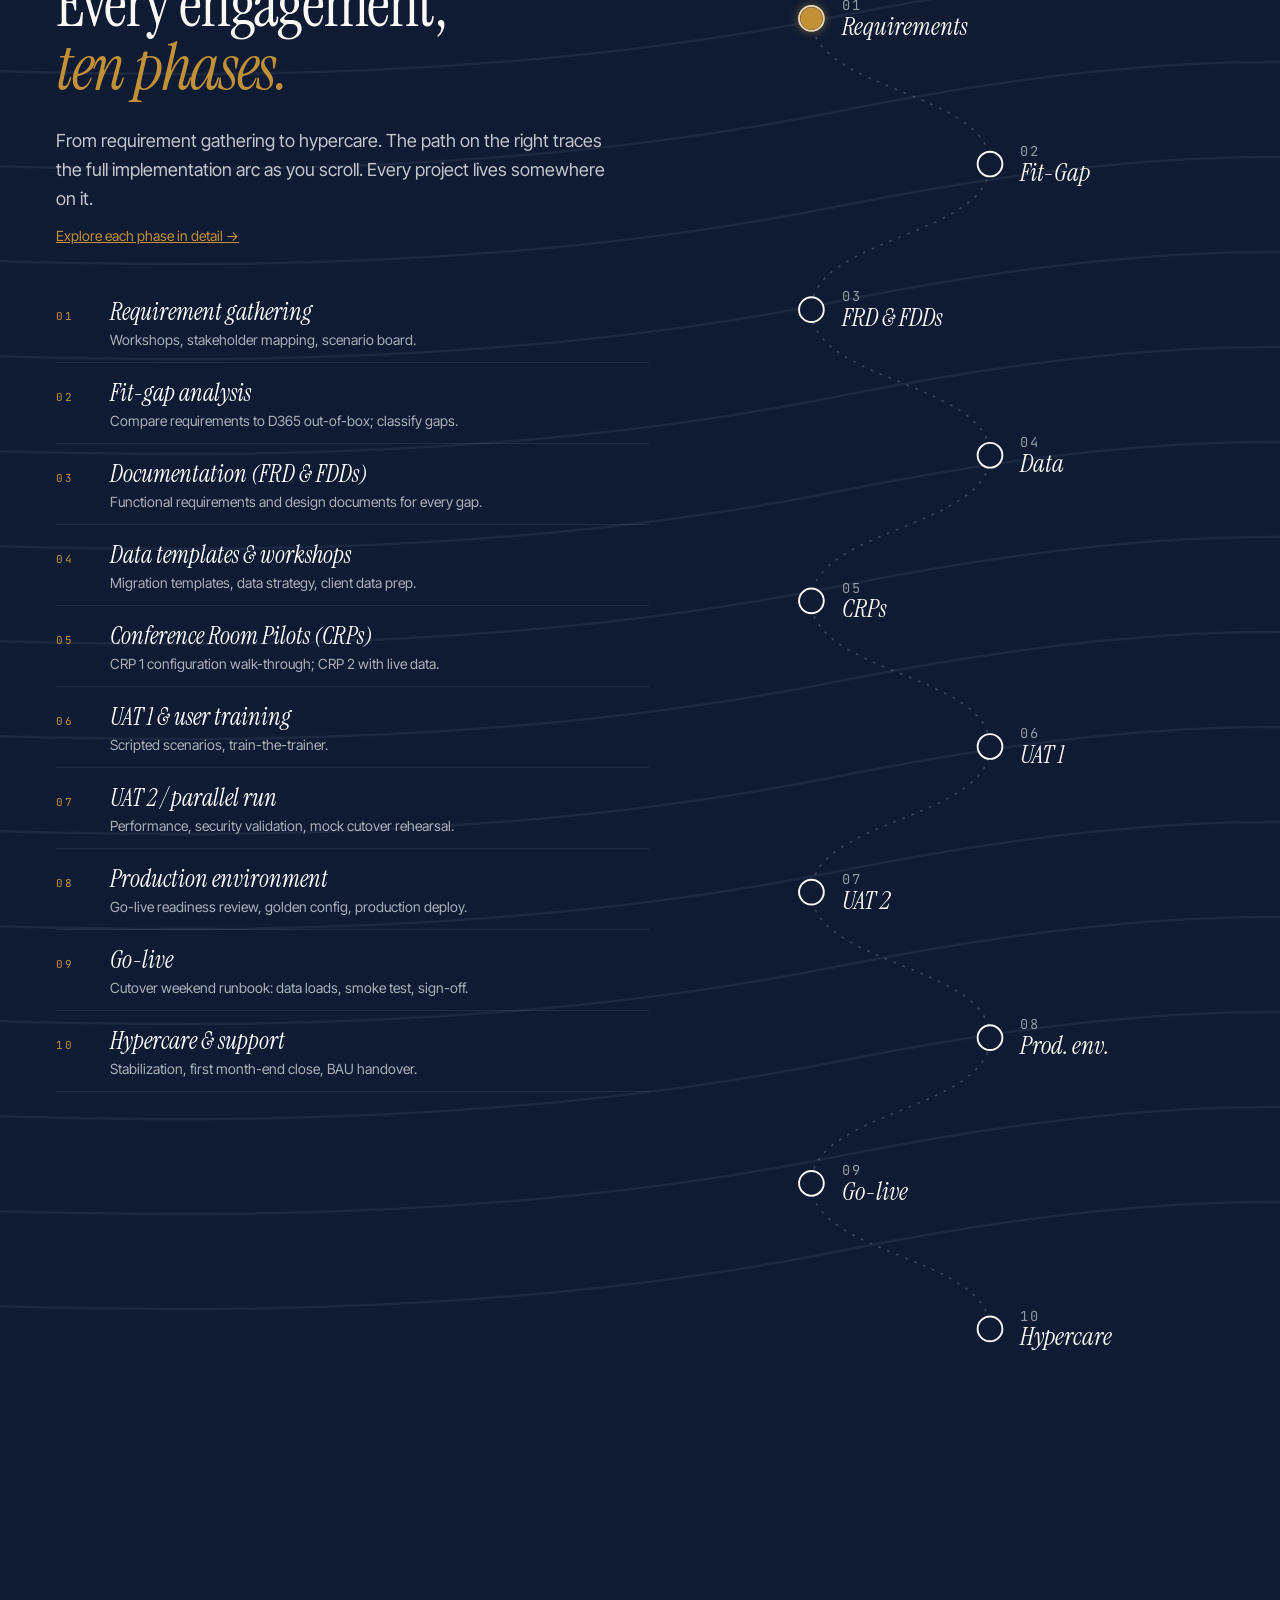
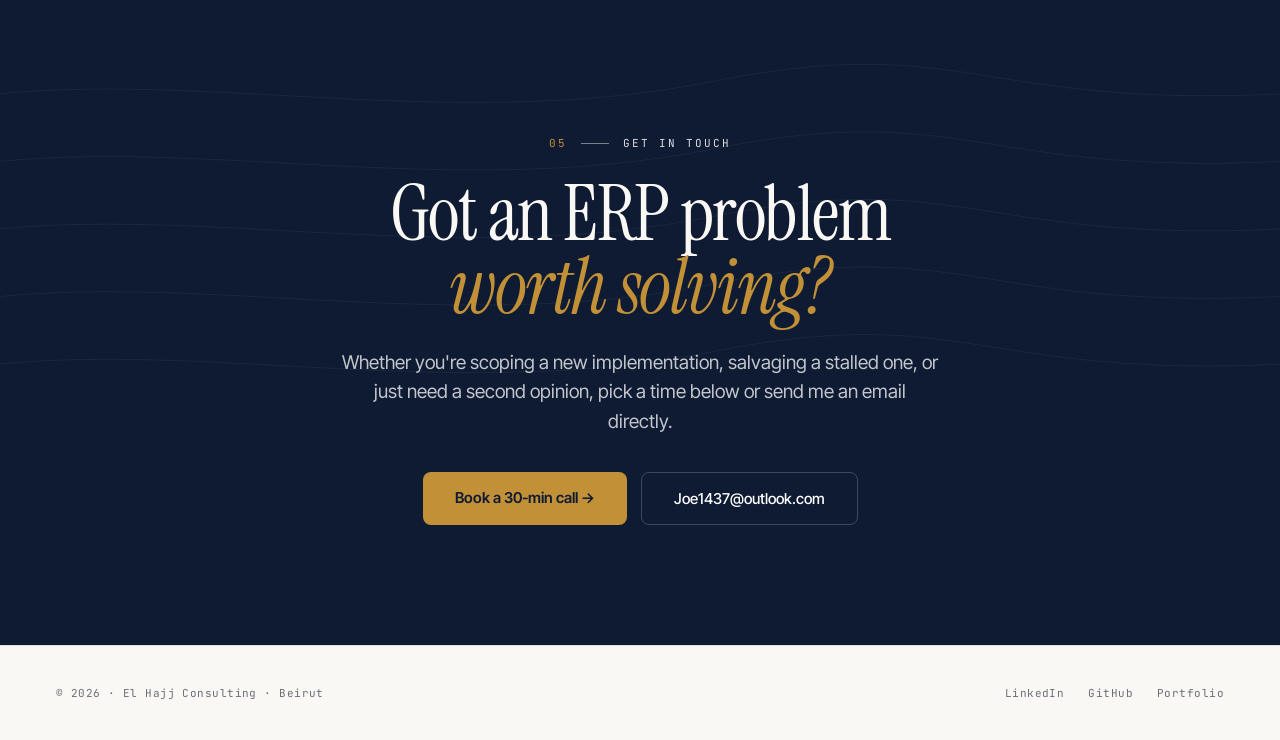
==== commit 11f276ed: "Footer Github link added" ====
--- a/index.html
+++ b/index.html
@@ -1642,6 +1642,7 @@
     <div>© 2026 · El Hajj Consulting · Beirut</div>
     <div class="rd-footer__links">
       <a href="https://www.linkedin.com/in/joe-el-hajj" target="_blank" rel="noopener">LinkedIn</a>
+      <a href="https://github.com/joe1437" target="_blank" rel="noopener">GitHub</a>
       <a href="portfolio.html">Portfolio</a>
     </div>
   </footer>
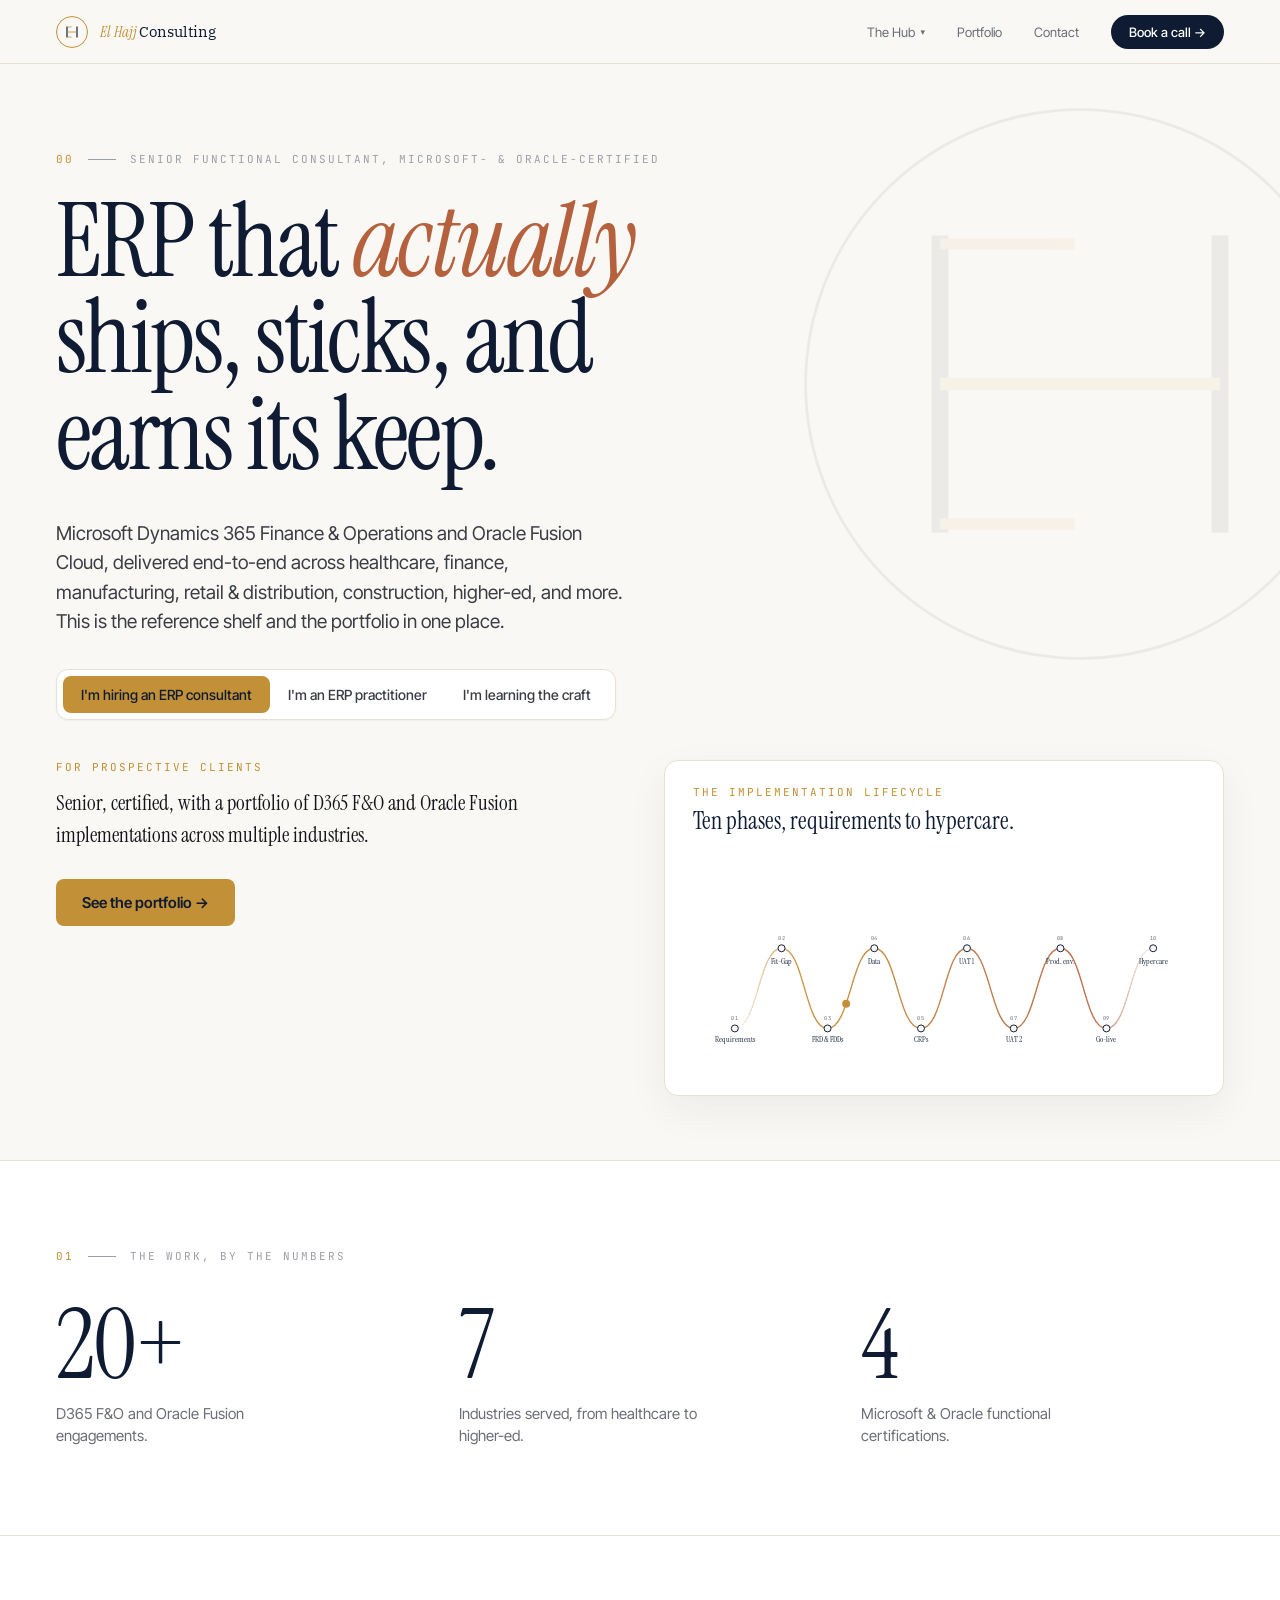
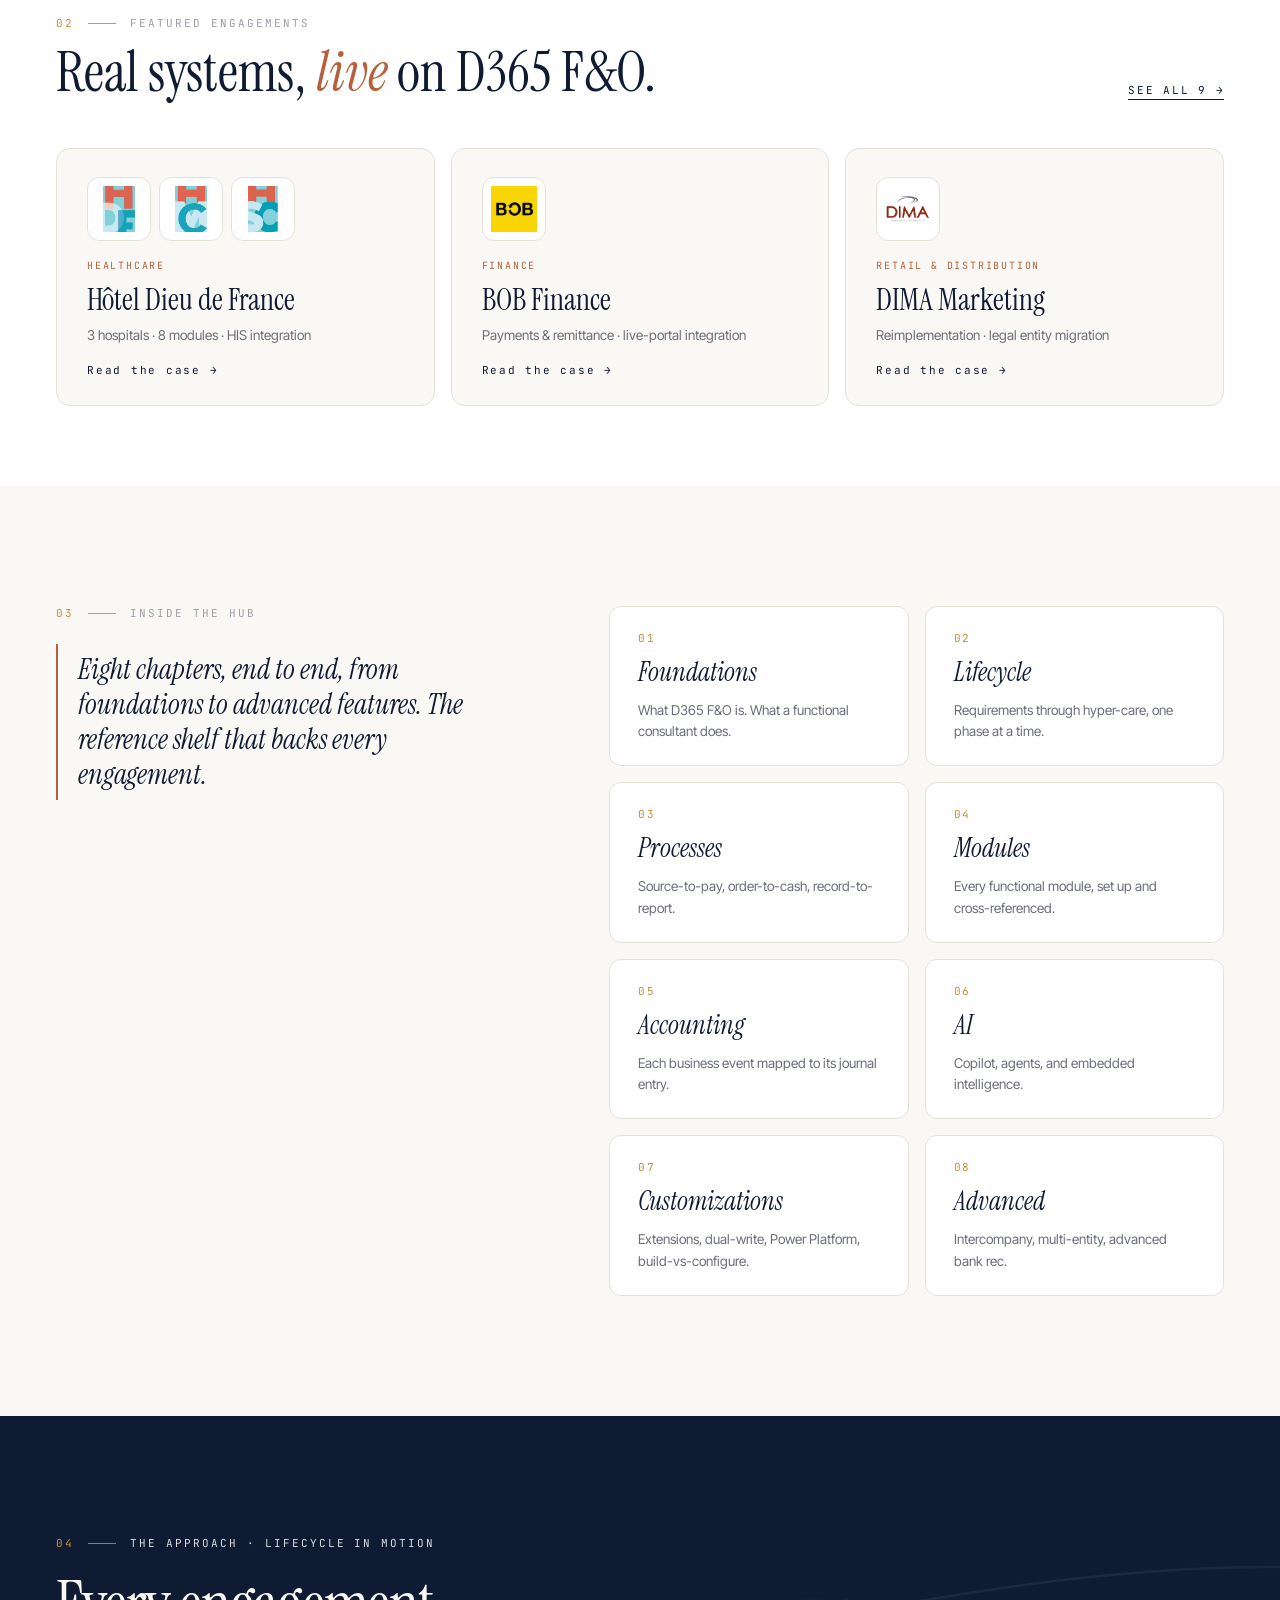
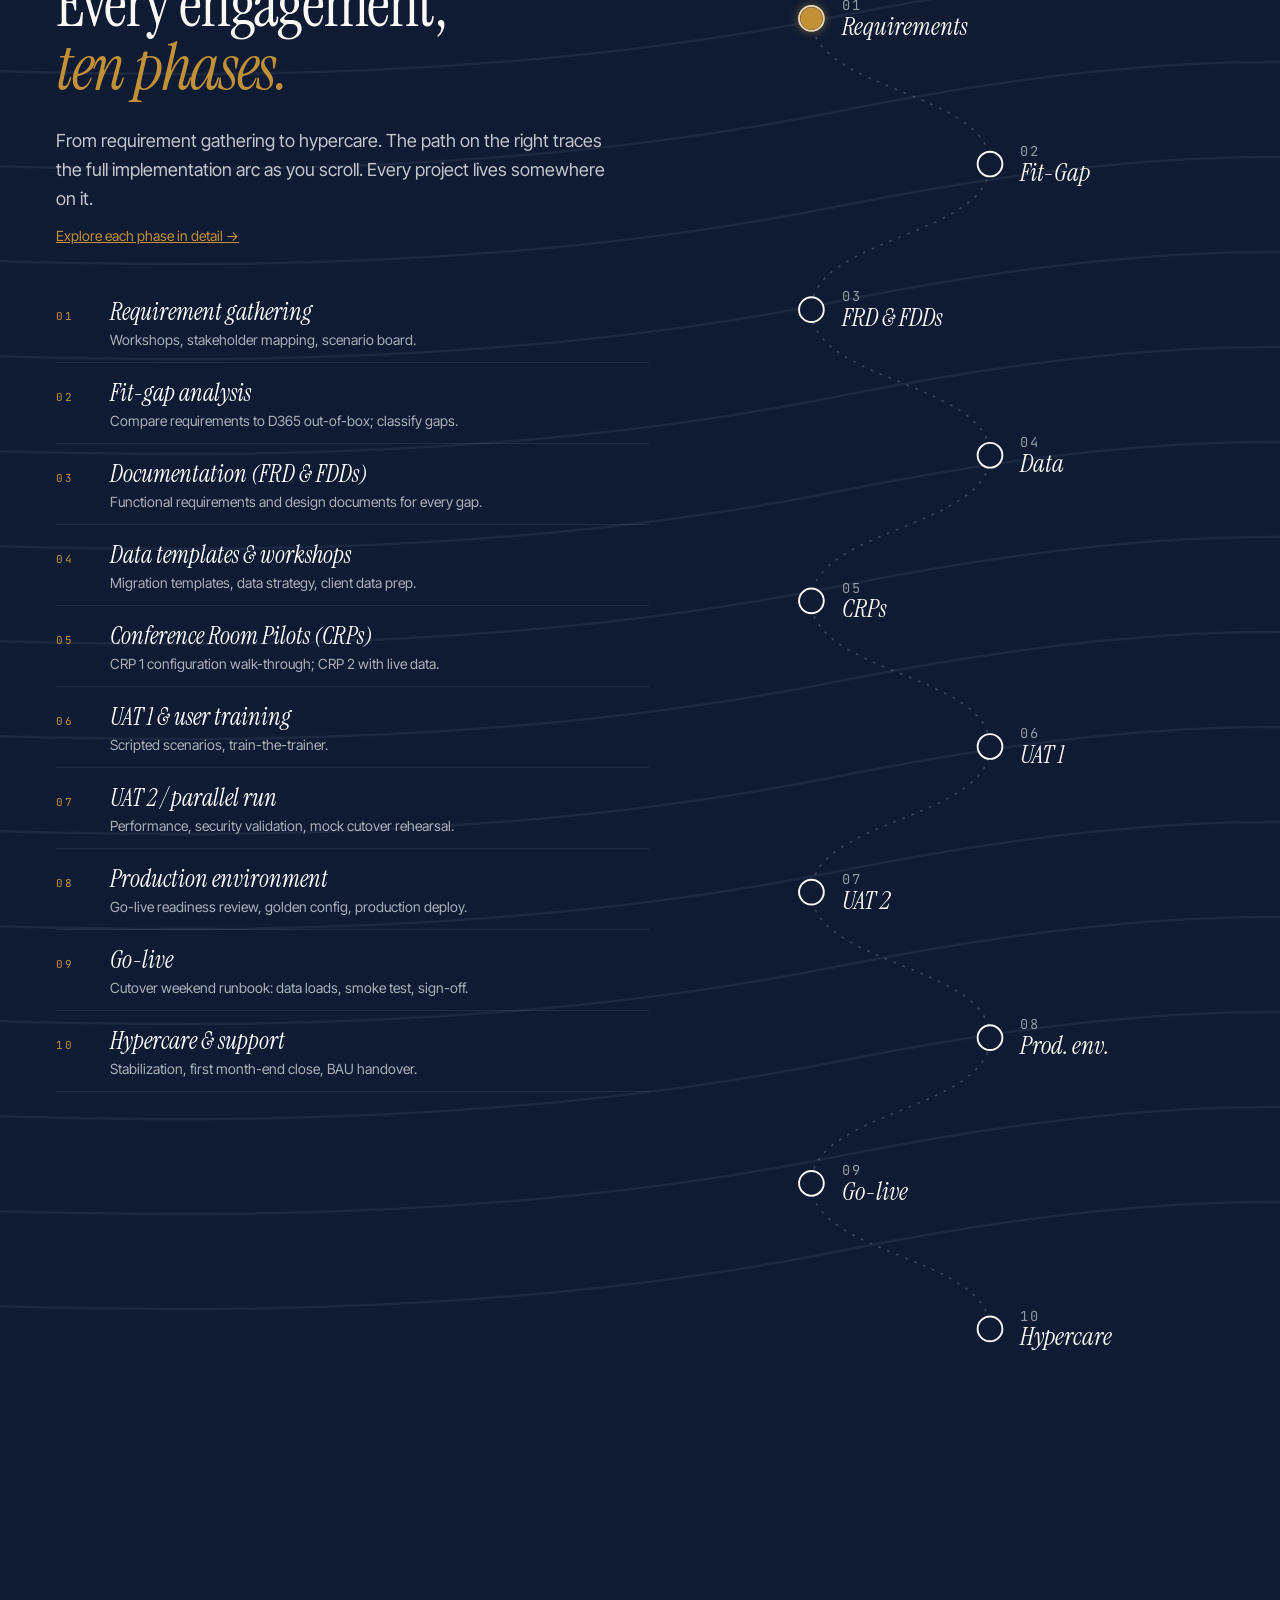
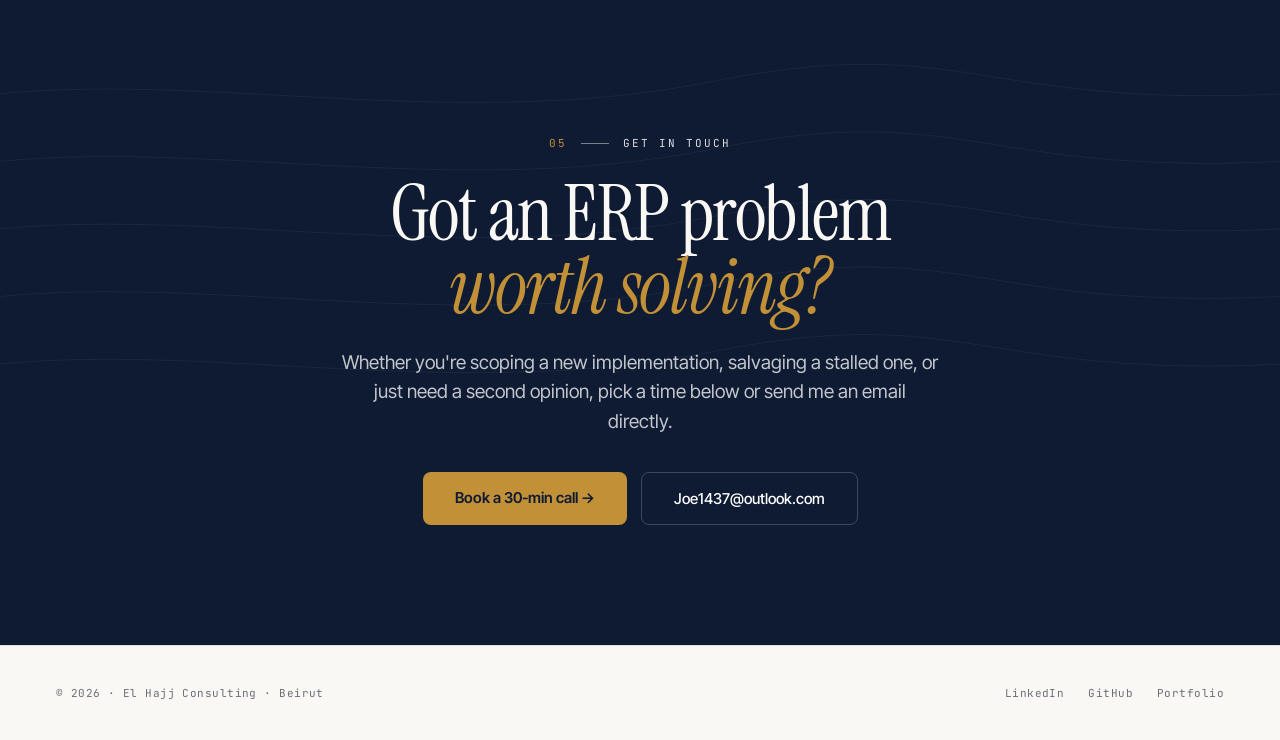
==== commit 79bcb1e1: "Search crawler" ====
--- a/index.html
+++ b/index.html
@@ -6,6 +6,15 @@
   <meta name="viewport" content="width=device-width, initial-scale=1.0" />
   <title>El Hajj Consulting · D365 F&amp;O ERP</title>
   <meta name="description" content="Senior D365 F&O and Oracle Fusion ERP consultant. Reference hub and portfolio." />
+  <link rel="canonical" href="https://elhajjconsulting.com/" />
+  <meta property="og:type" content="website" />
+  <meta property="og:site_name" content="El Hajj Consulting" />
+  <meta property="og:url" content="https://elhajjconsulting.com/" />
+  <meta property="og:title" content="El Hajj Consulting · D365 F&amp;O ERP" />
+  <meta property="og:description" content="Senior D365 F&O and Oracle Fusion ERP consultant. Reference hub and portfolio." />
+  <meta property="og:image" content="https://elhajjconsulting.com/assets/images/og-image.png" />
+  <meta property="og:image:width" content="1200" />
+  <meta property="og:image:height" content="630" />
   <link rel="preconnect" href="https://fonts.googleapis.com">
   <link rel="preconnect" href="https://fonts.gstatic.com" crossorigin>
   <link rel="stylesheet" href="assets/css/redesign.css" />
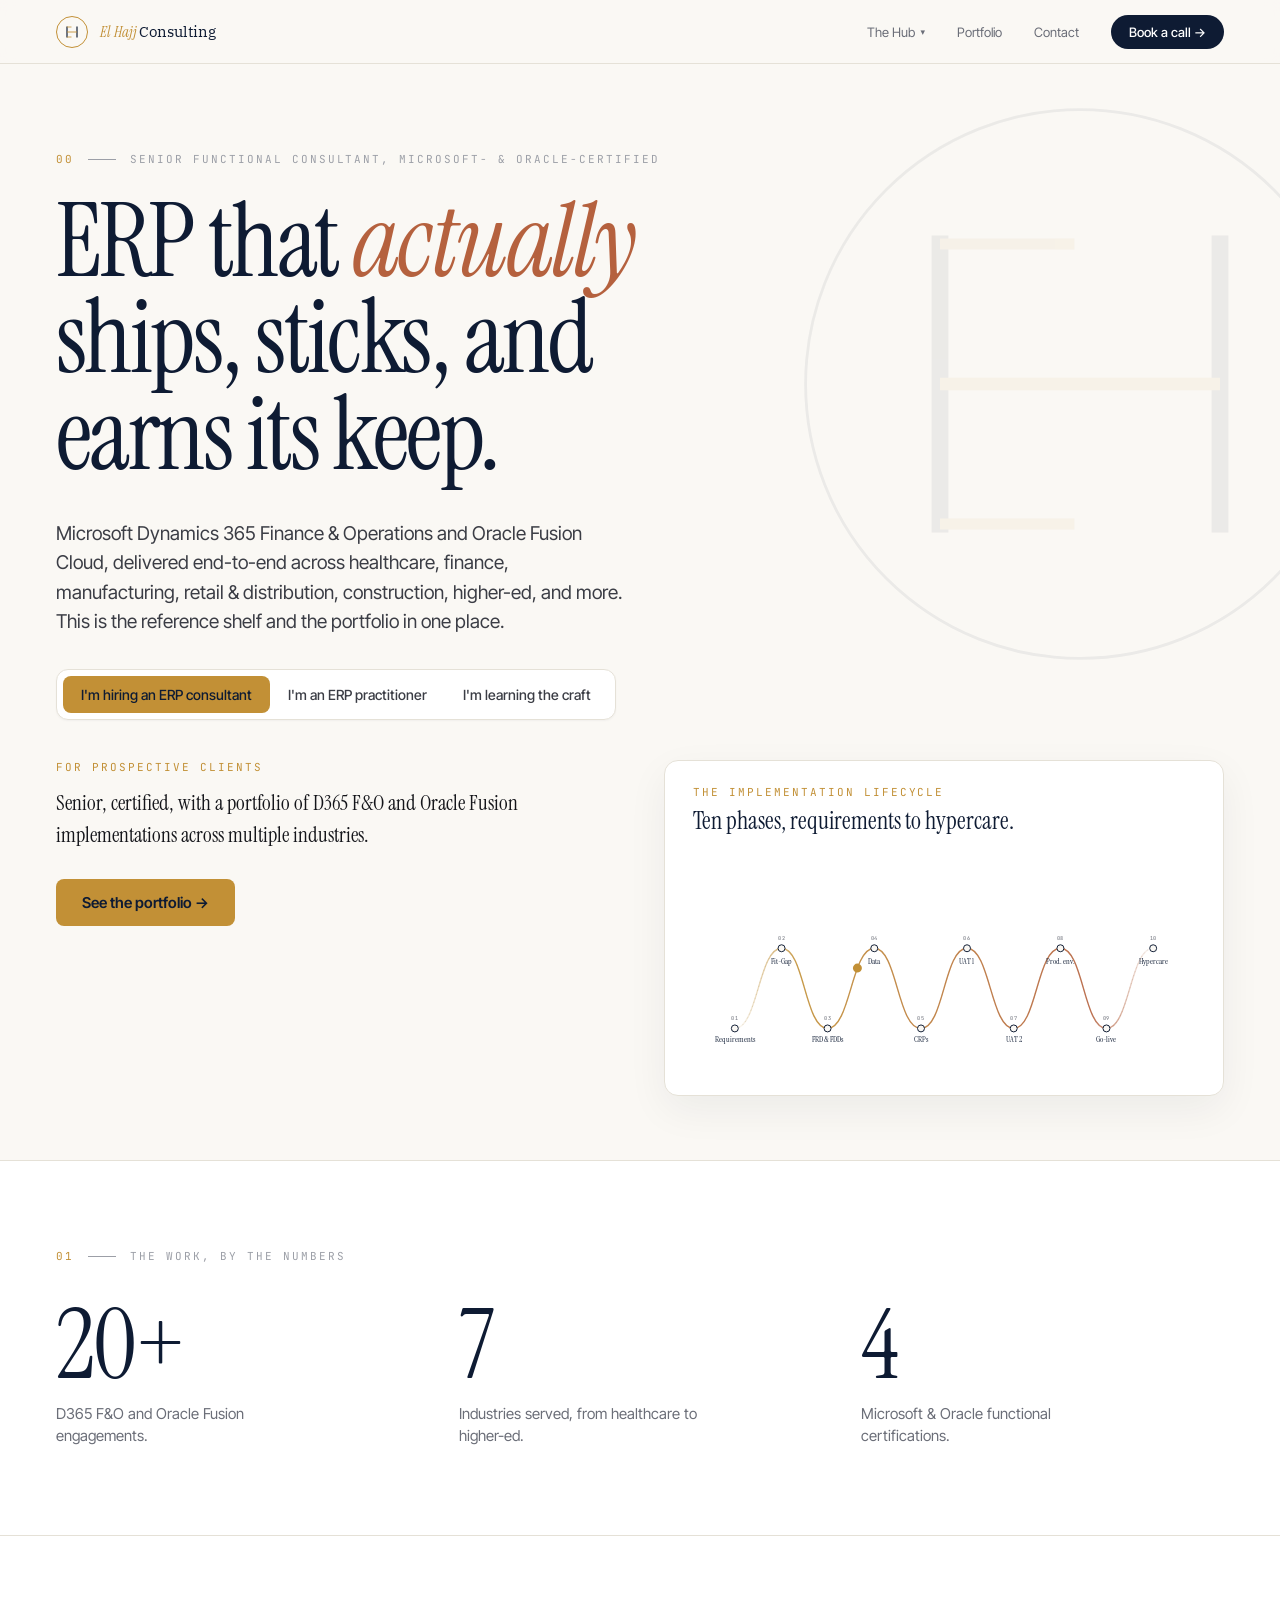
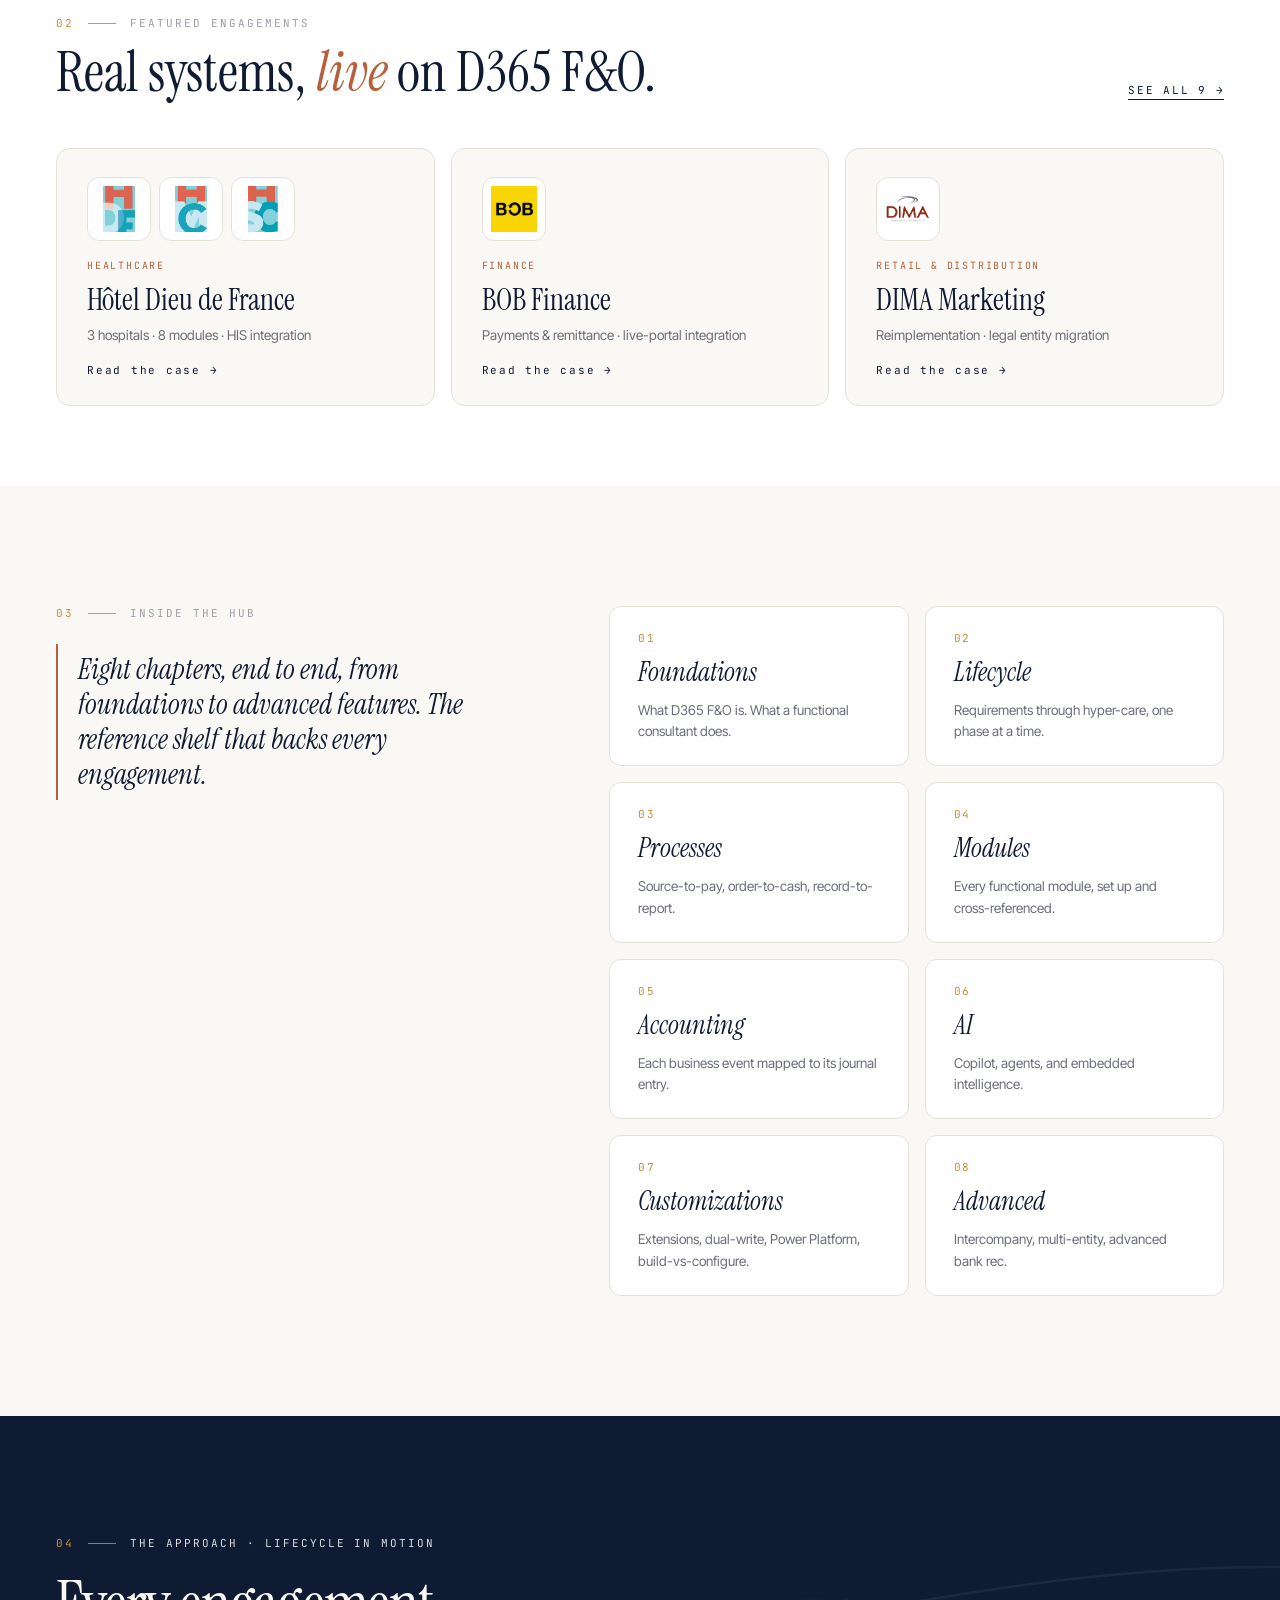
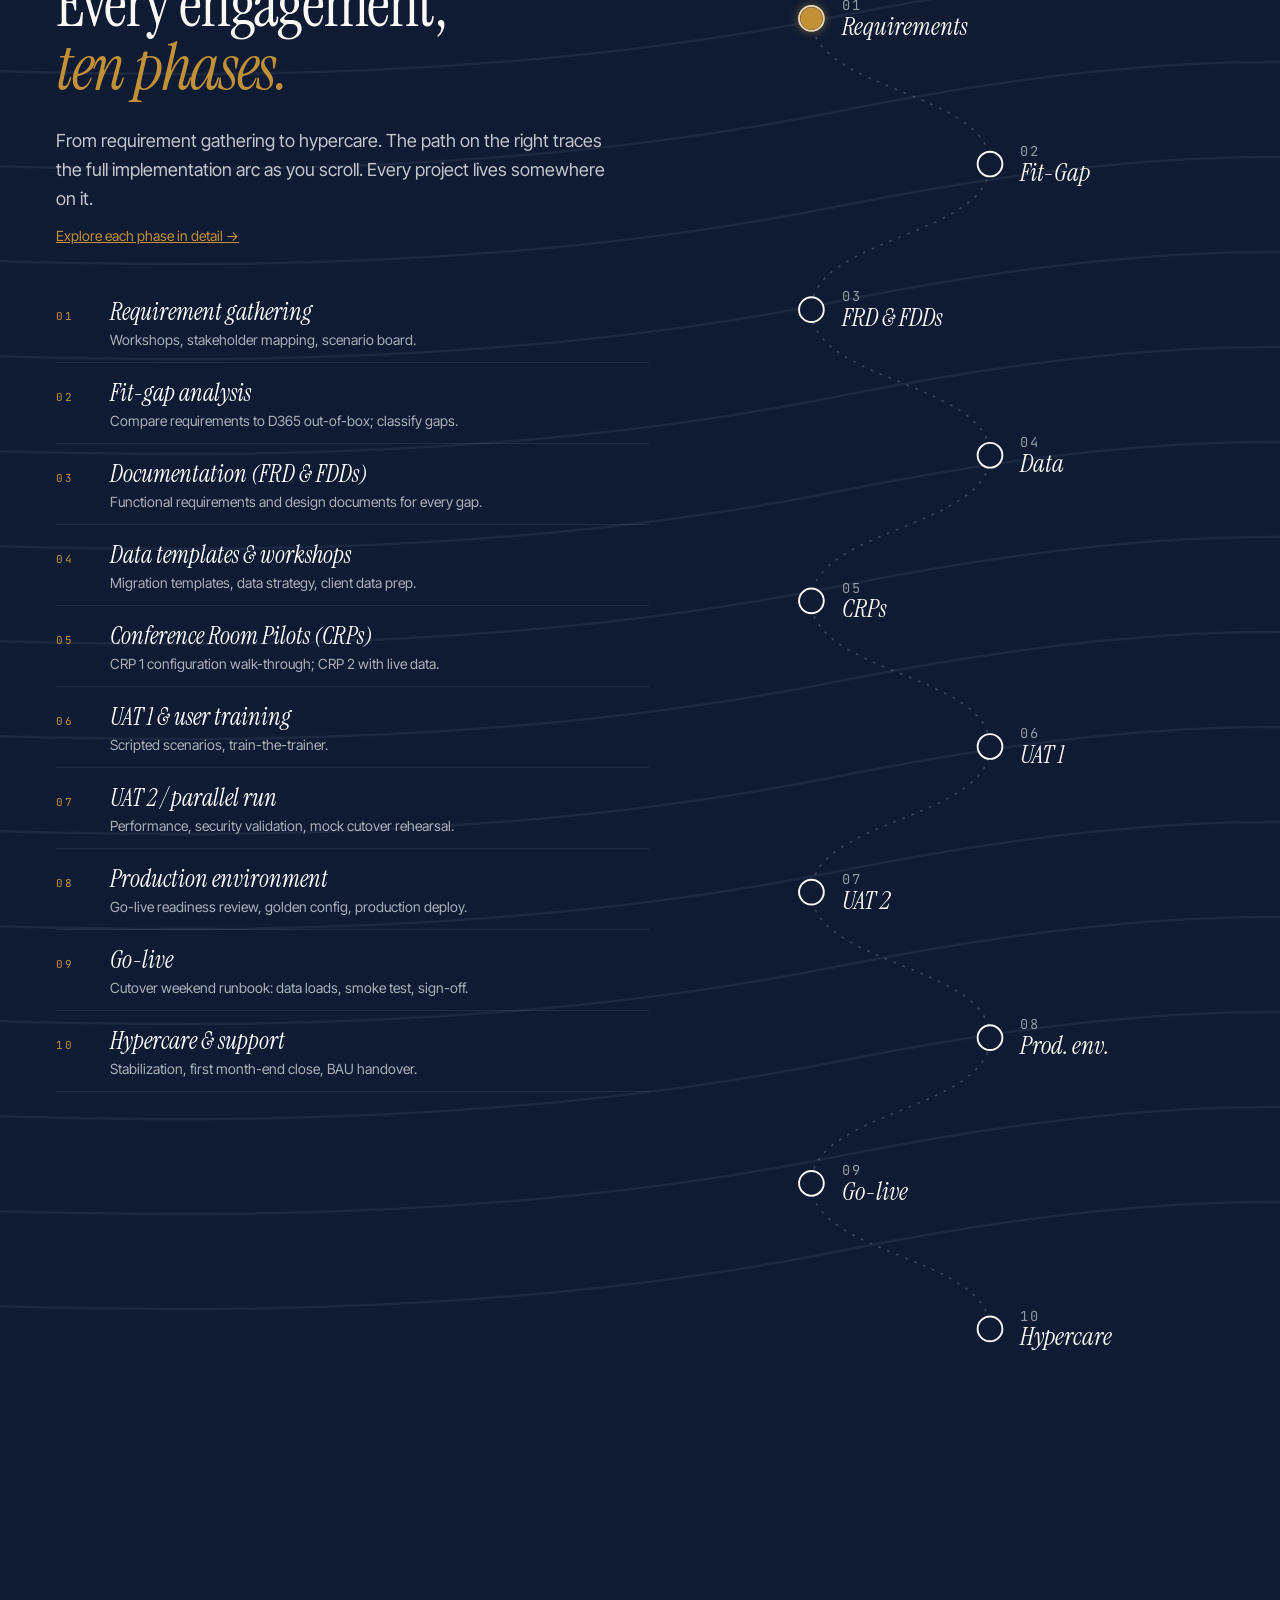
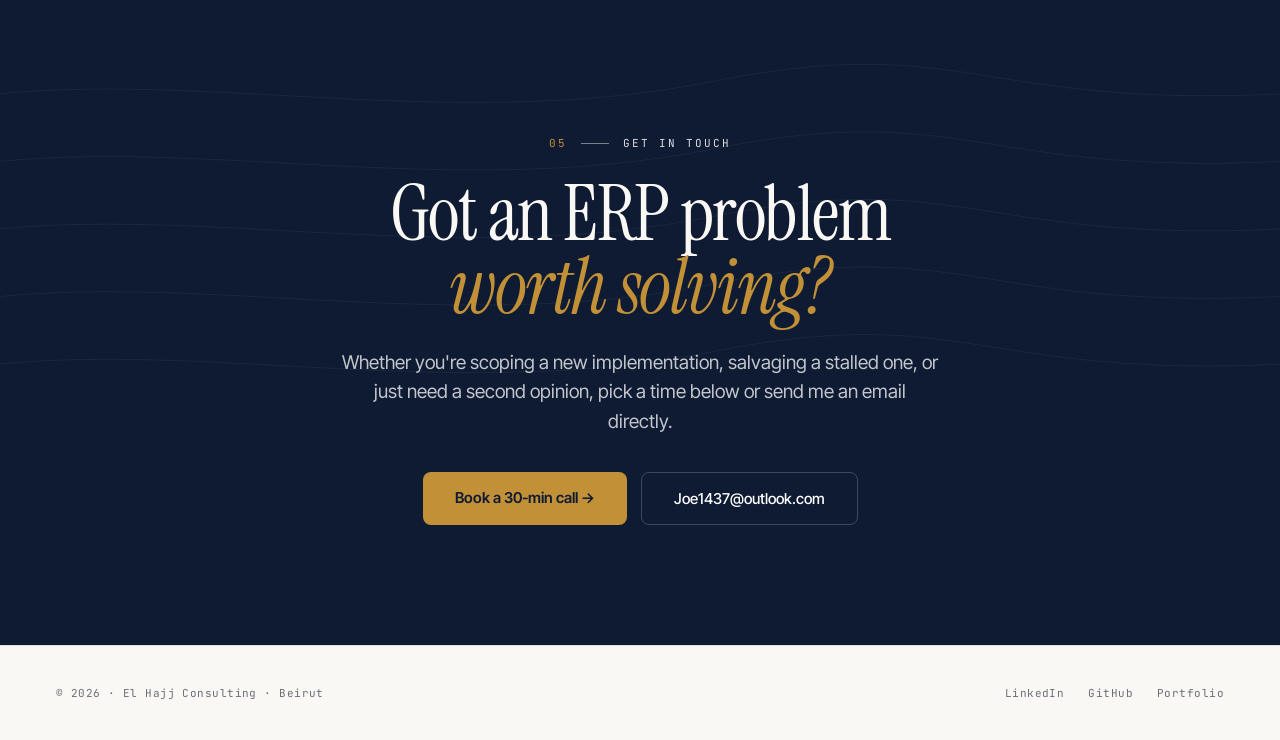
==== commit 011c3eb2: "404 page" ====
--- a/index.html
+++ b/index.html
@@ -6,6 +6,9 @@
   <meta name="viewport" content="width=device-width, initial-scale=1.0" />
   <title>El Hajj Consulting · D365 F&amp;O ERP</title>
   <meta name="description" content="Senior D365 F&O and Oracle Fusion ERP consultant. Reference hub and portfolio." />
+  <link rel="icon" href="/favicon.svg" type="image/svg+xml" />
+  <link rel="icon" href="/favicon-32.png" sizes="32x32" type="image/png" />
+  <link rel="apple-touch-icon" href="/apple-touch-icon.png" />
   <link rel="canonical" href="https://elhajjconsulting.com/" />
   <meta property="og:type" content="website" />
   <meta property="og:site_name" content="El Hajj Consulting" />
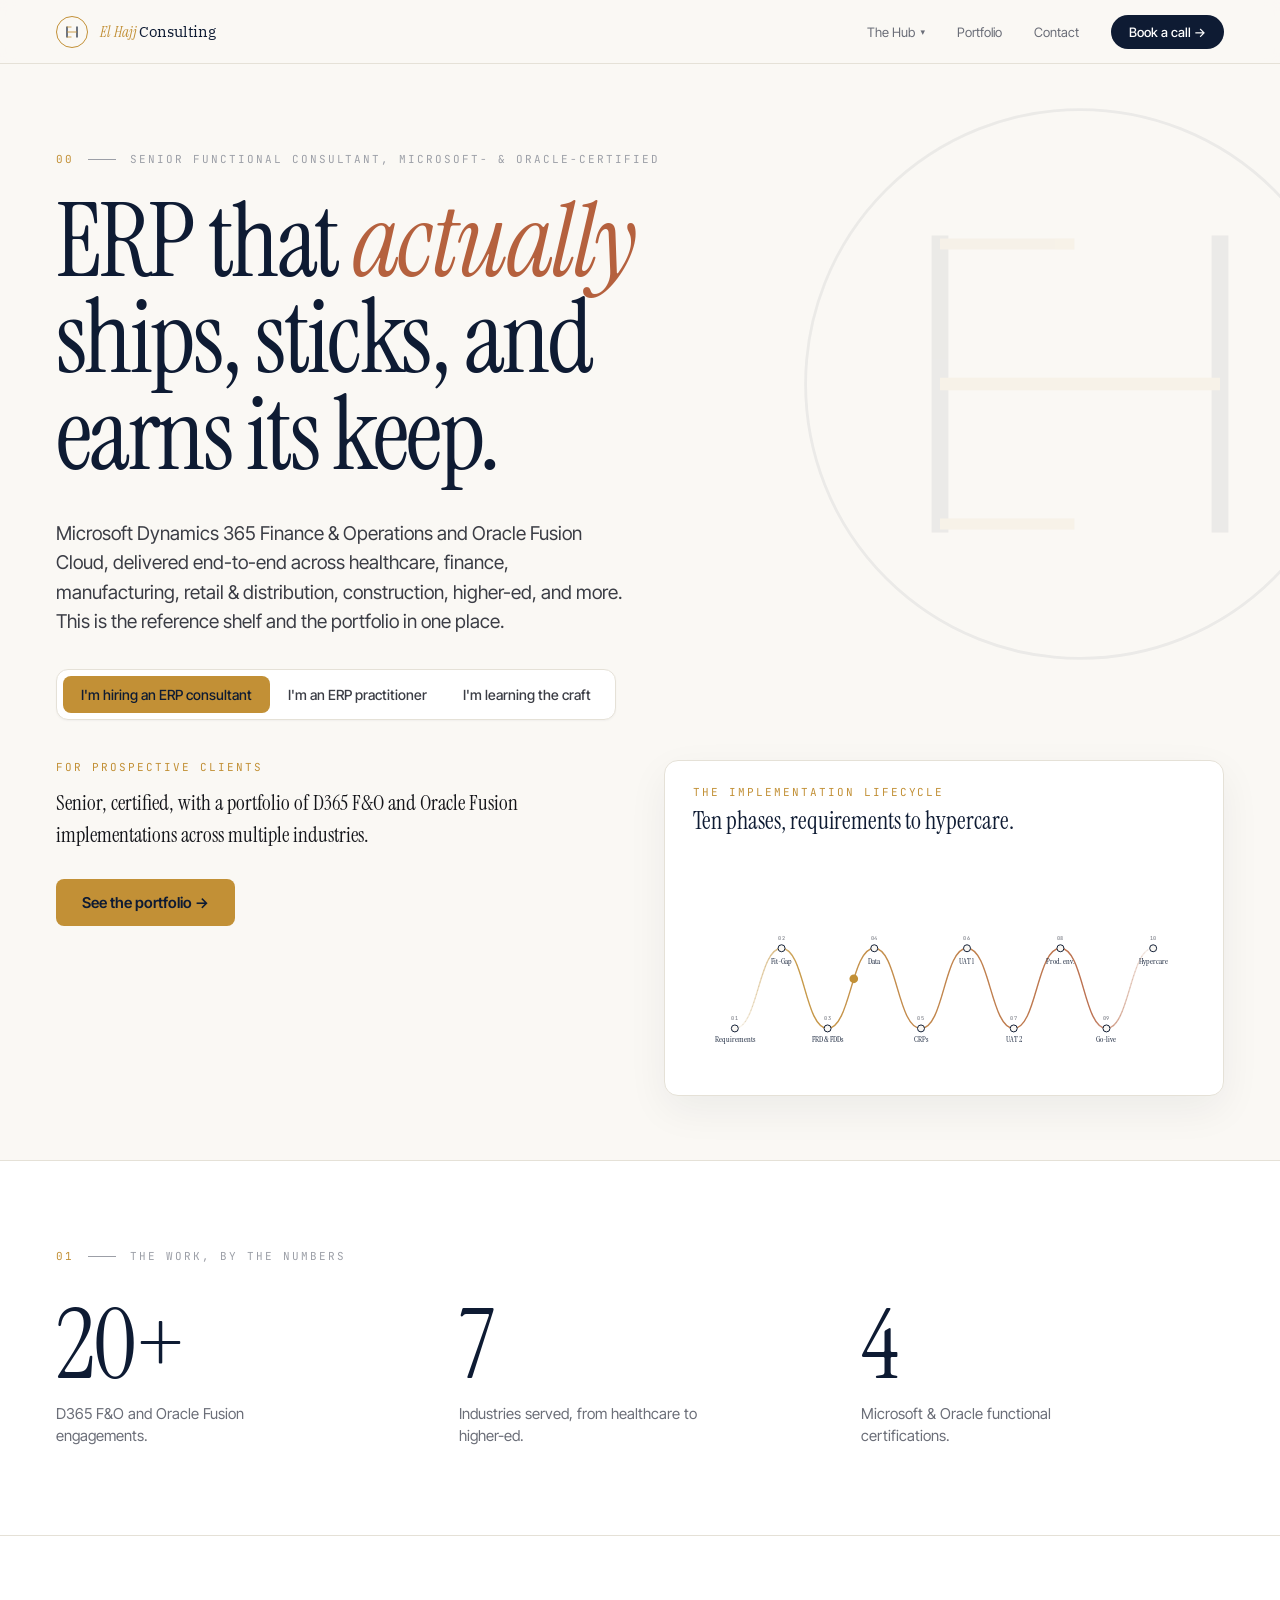
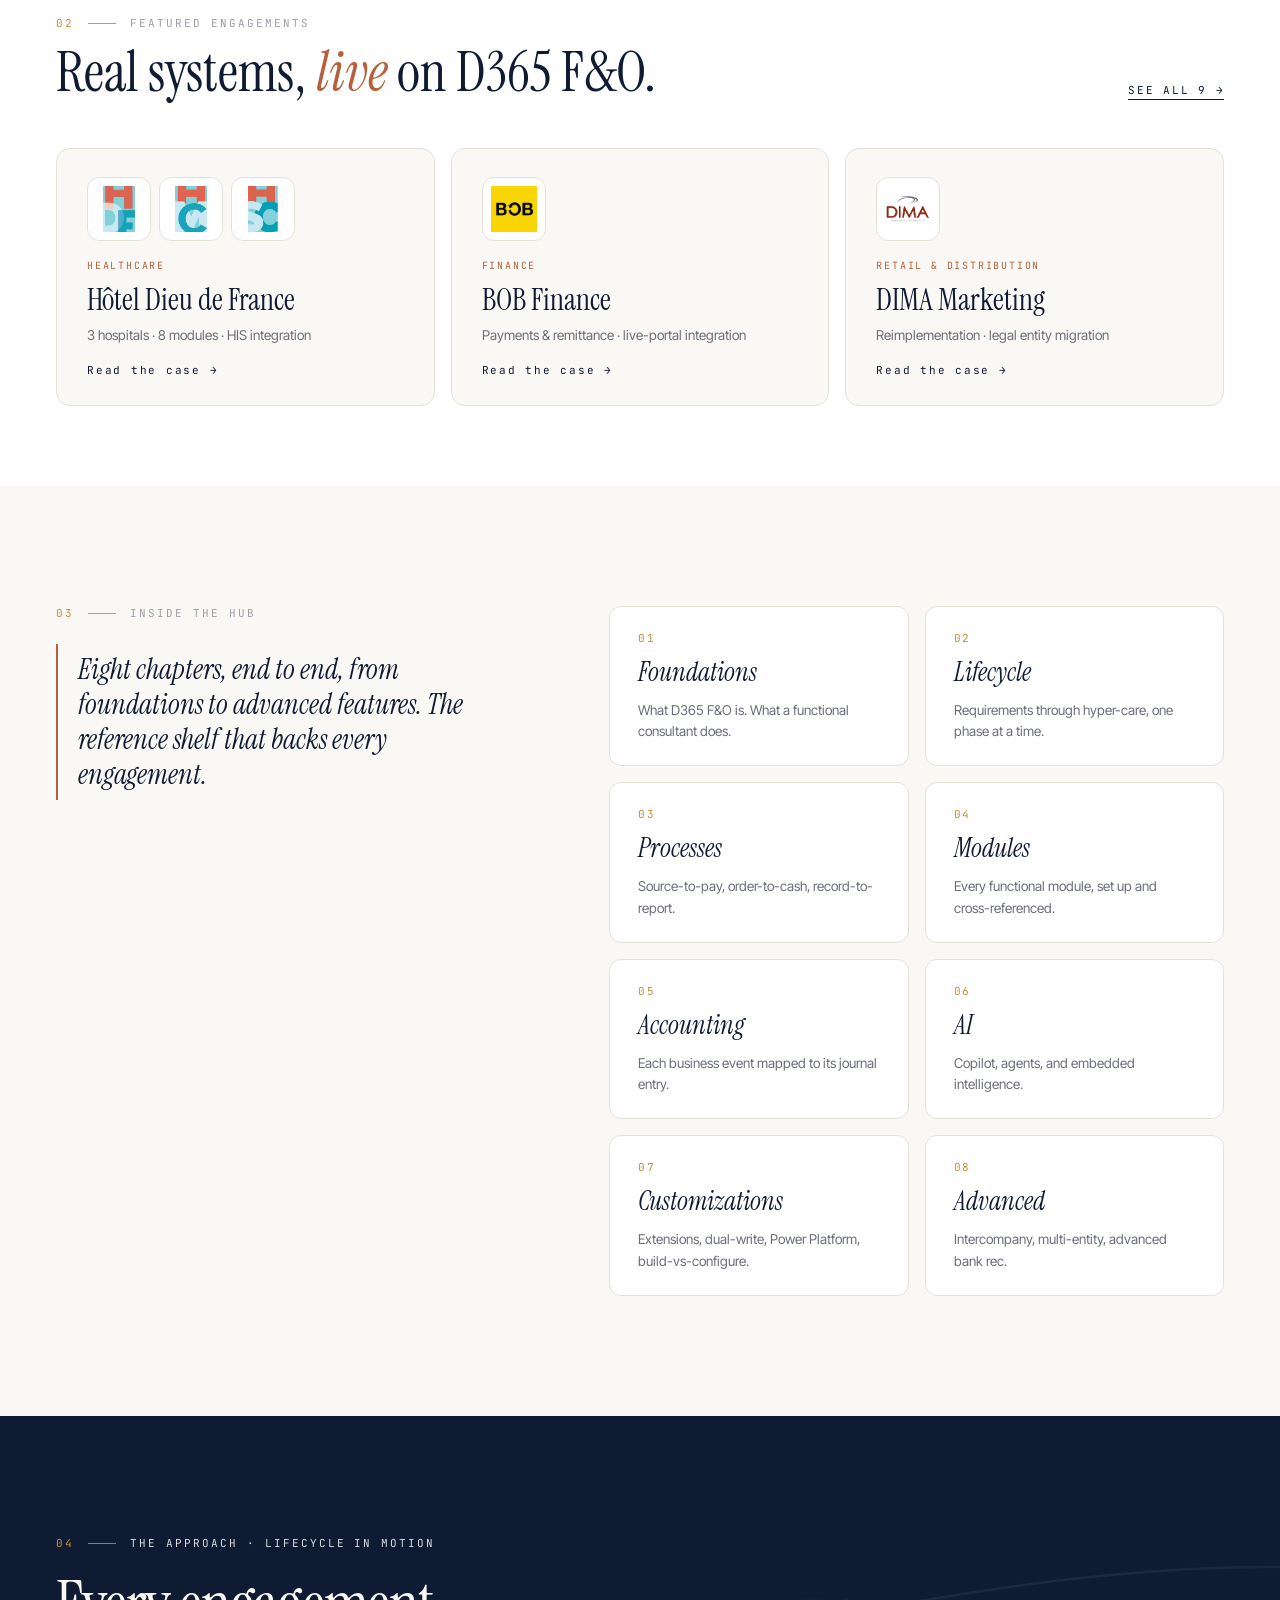
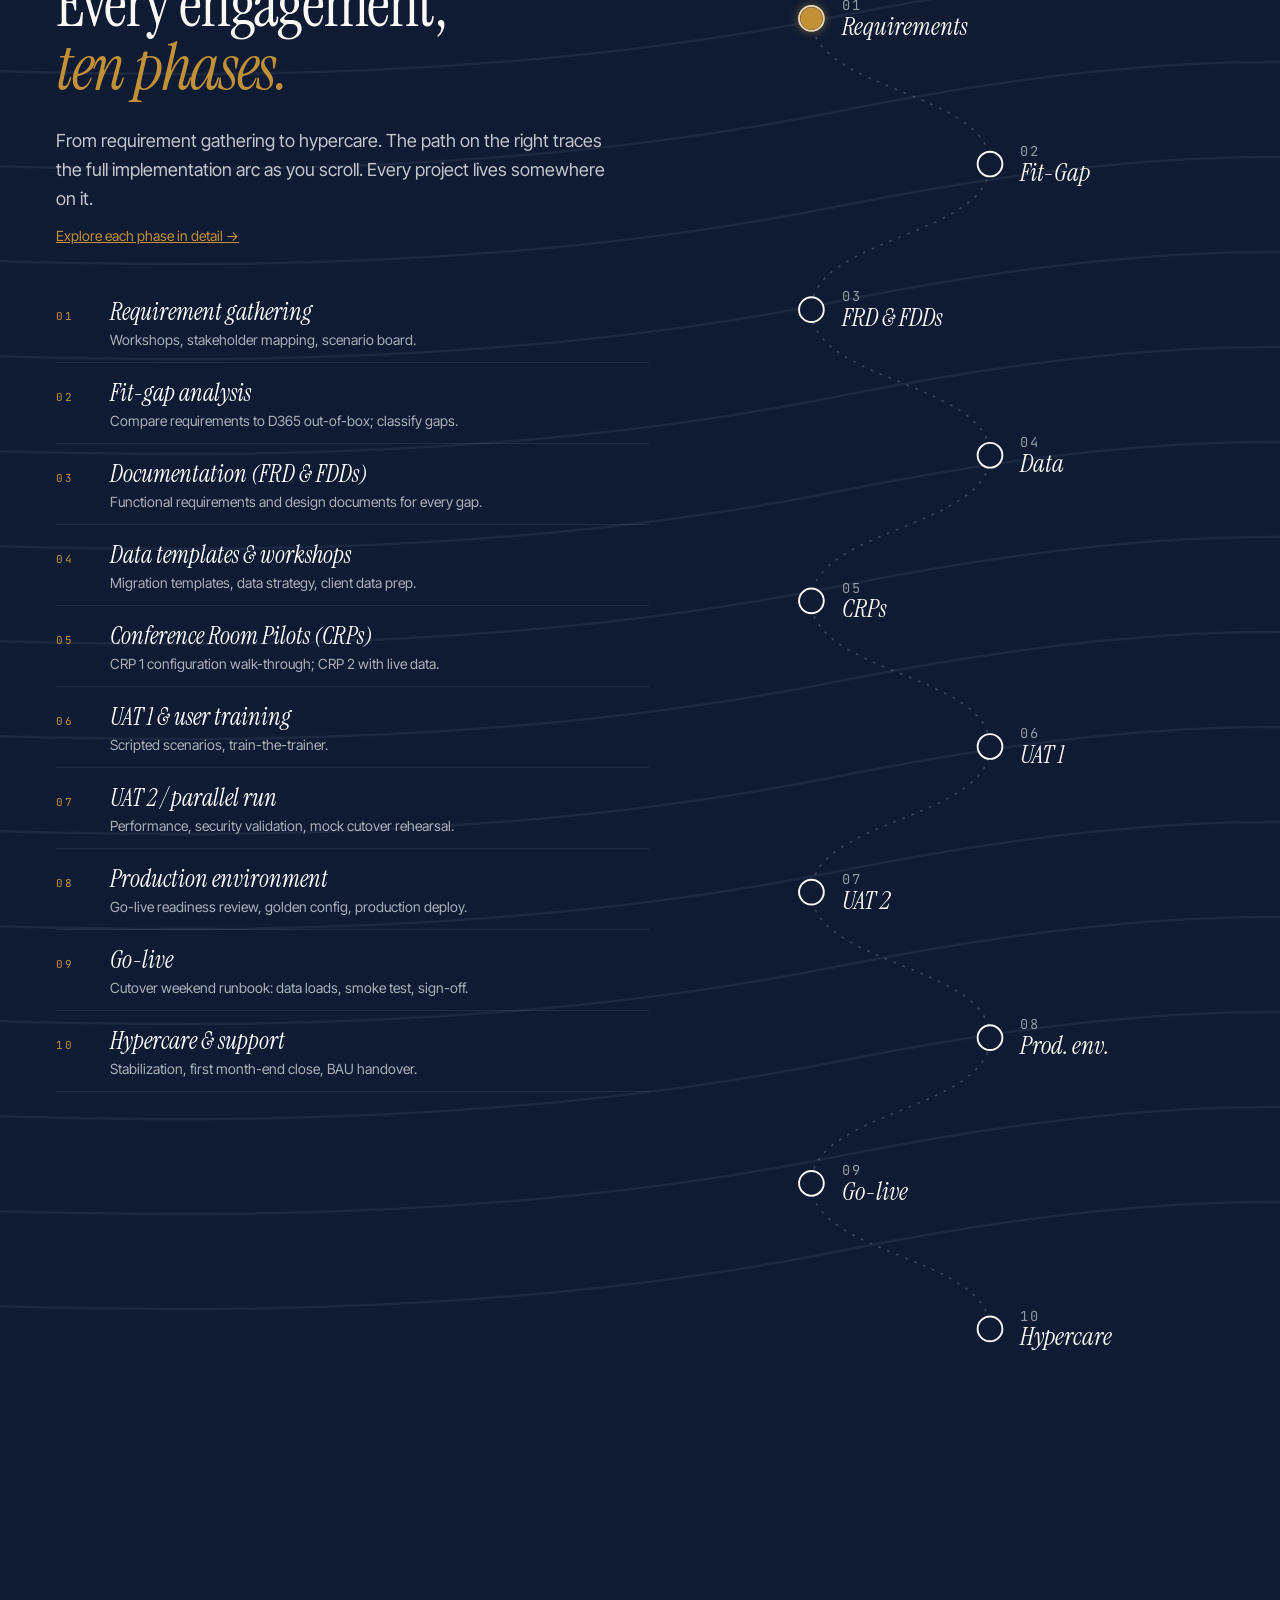
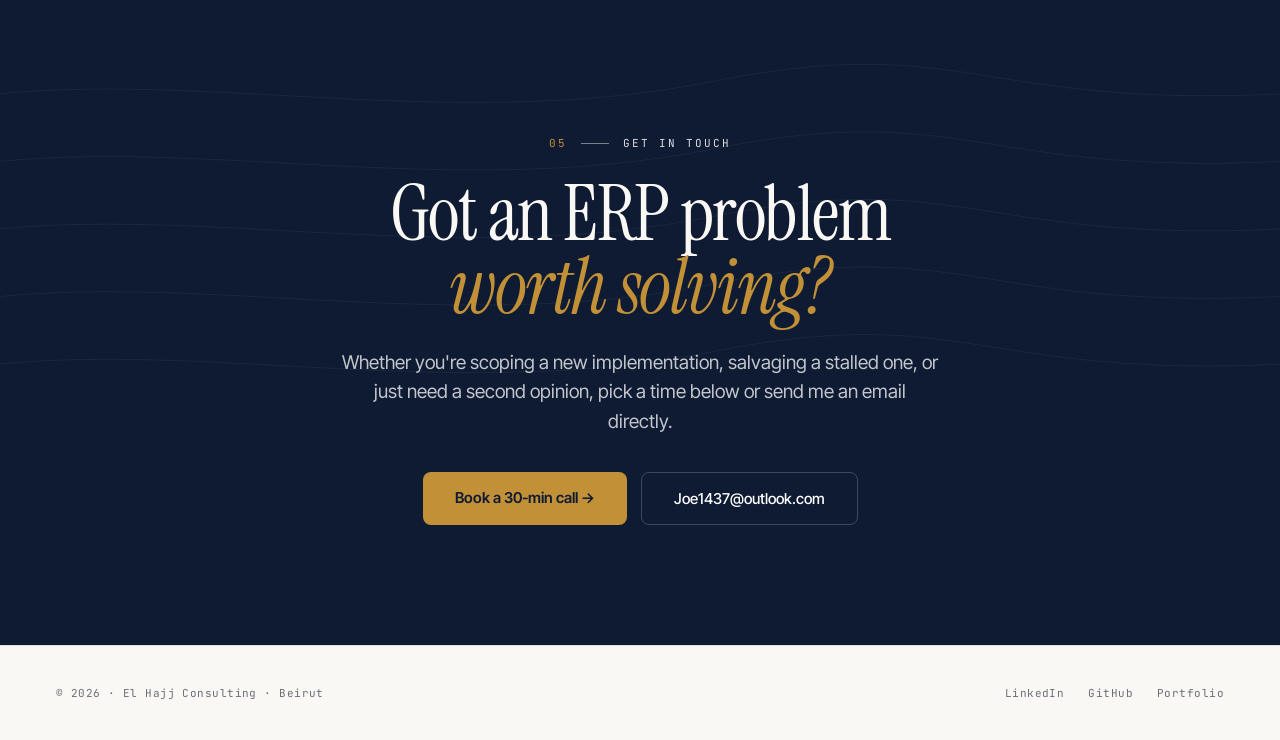
==== commit 1954d17b: "Mobile header optimization" ====
--- a/index.html
+++ b/index.html
@@ -4,7 +4,7 @@
 <head>
   <meta charset="UTF-8" />
   <meta name="viewport" content="width=device-width, initial-scale=1.0" />
-  <title>El Hajj Consulting · D365 F&amp;O ERP</title>
+  <title>El Hajj Consulting</title>
   <meta name="description" content="Senior D365 F&O and Oracle Fusion ERP consultant. Reference hub and portfolio." />
   <link rel="icon" href="/favicon.svg" type="image/svg+xml" />
   <link rel="icon" href="/favicon-32.png" sizes="32x32" type="image/png" />
@@ -13,7 +13,7 @@
   <meta property="og:type" content="website" />
   <meta property="og:site_name" content="El Hajj Consulting" />
   <meta property="og:url" content="https://elhajjconsulting.com/" />
-  <meta property="og:title" content="El Hajj Consulting · D365 F&amp;O ERP" />
+  <meta property="og:title" content="El Hajj Consulting" />
   <meta property="og:description" content="Senior D365 F&O and Oracle Fusion ERP consultant. Reference hub and portfolio." />
   <meta property="og:image" content="https://elhajjconsulting.com/assets/images/og-image.png" />
   <meta property="og:image:width" content="1200" />
@@ -983,7 +983,7 @@
             <line x1="8" y1="18" x2="28" y2="18" stroke="#C29036" stroke-width="1.8" />
           </svg>
         </span>
-        <span class="rd-header__name"><em>El Hajj</em> Consulting</span>
+        <span class="rd-header__name"><em>El Hajj</em><span class="rd-header__name-suffix"> Consulting</span></span>
       </a>
       <nav>
         <ul class="rd-header__nav">
--- a/assets/css/redesign.css
+++ b/assets/css/redesign.css
@@ -231,7 +231,11 @@
 @media (max-width: 640px) {
   /* Header: compact brand, keep dropdown + CTA usable. */
   .rd-header { height: 56px; }
-  .rd-header__name { font-size: 14px; }
+  /* "El Hajj Consulting" wordmark is wider than the old "Joe El Hajj".
+     On phones we let the EH monogram carry the "Consulting" half so
+     "El Hajj" alone fits cleanly next to the dropdown + CTA. */
+  .rd-header__name .rd-header__name-suffix { display: none; }
+  .rd-header__brand { gap: 10px; }
   .rd-header__cta {
     margin-left: 12px;
     padding: 8px 14px;
@@ -262,7 +266,6 @@
 
 /* ── Ultra-narrow phones (≤380px) ── */
 @media (max-width: 380px) {
-  .rd-header__name { font-size: 13px; }
   .rd-header__cta { padding: 7px 12px; font-size: 11.5px; }
   .rd-header__brand { gap: 8px; }
 }
